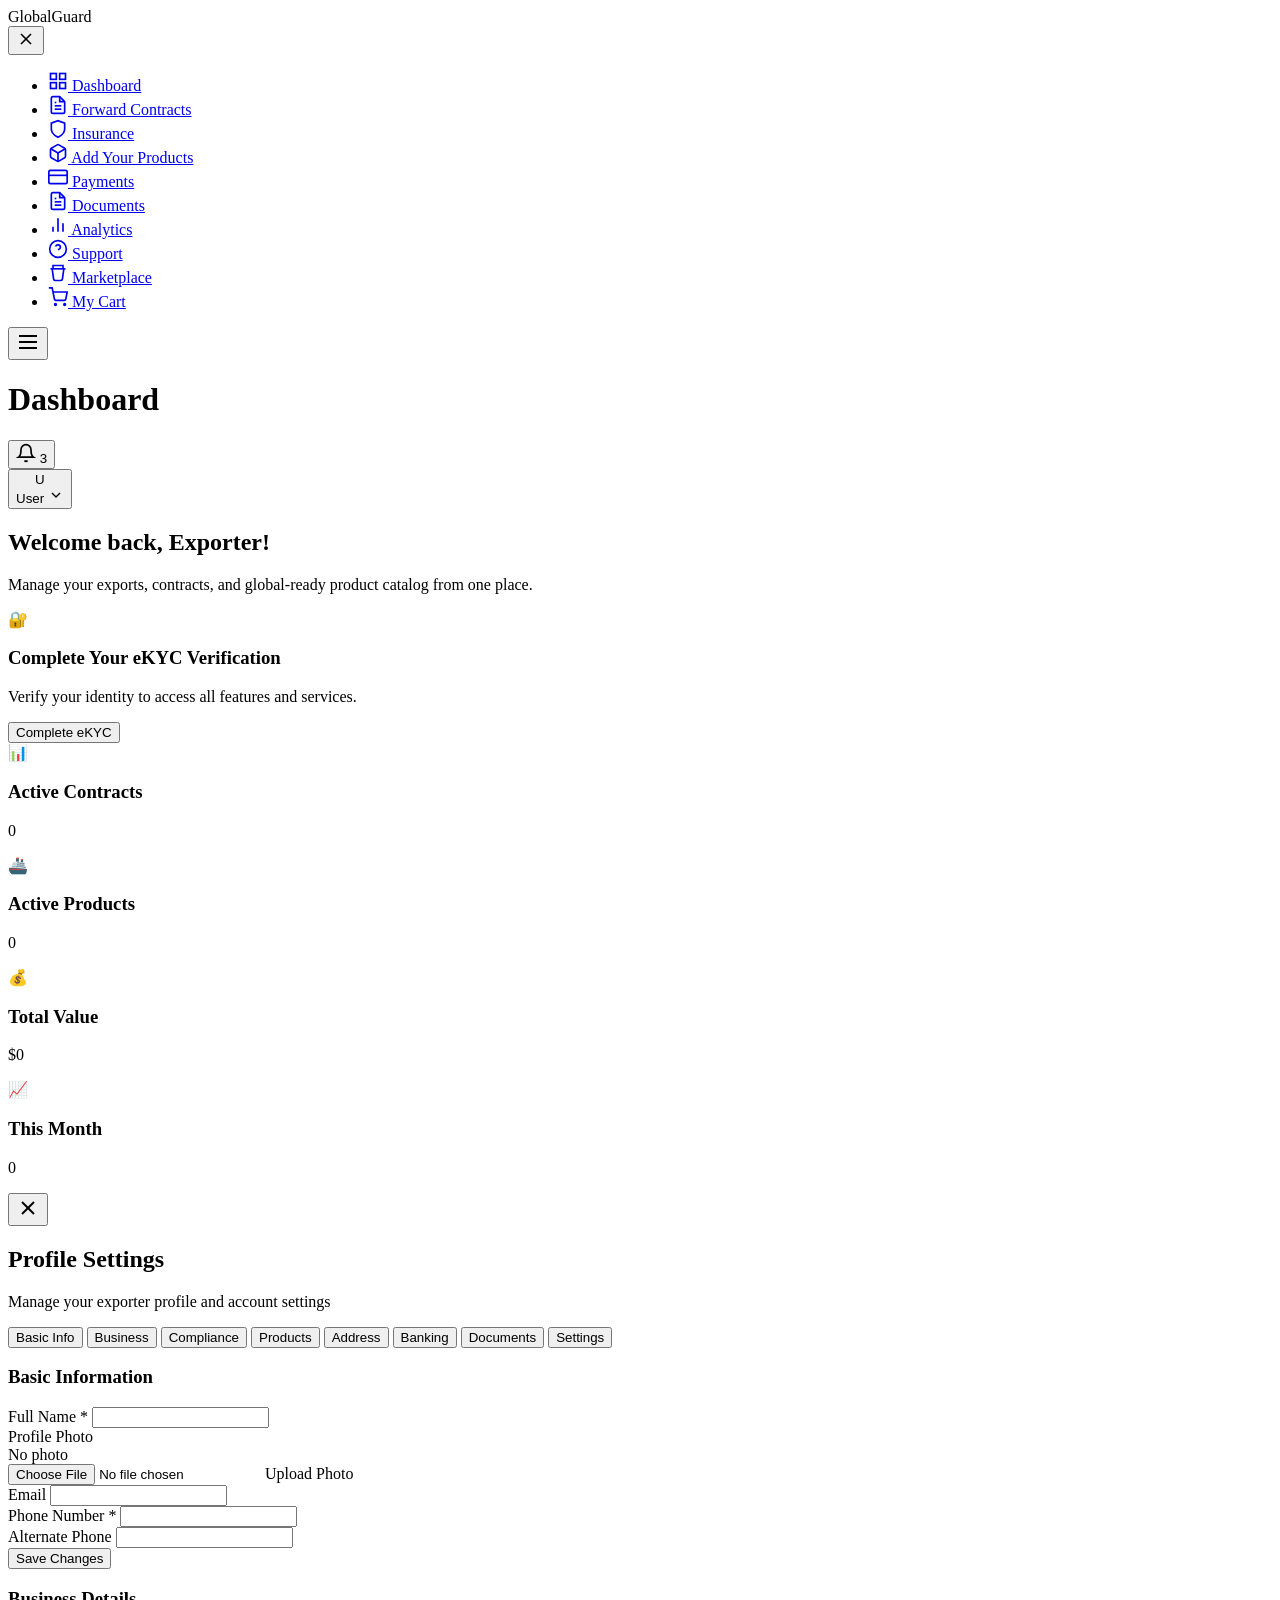
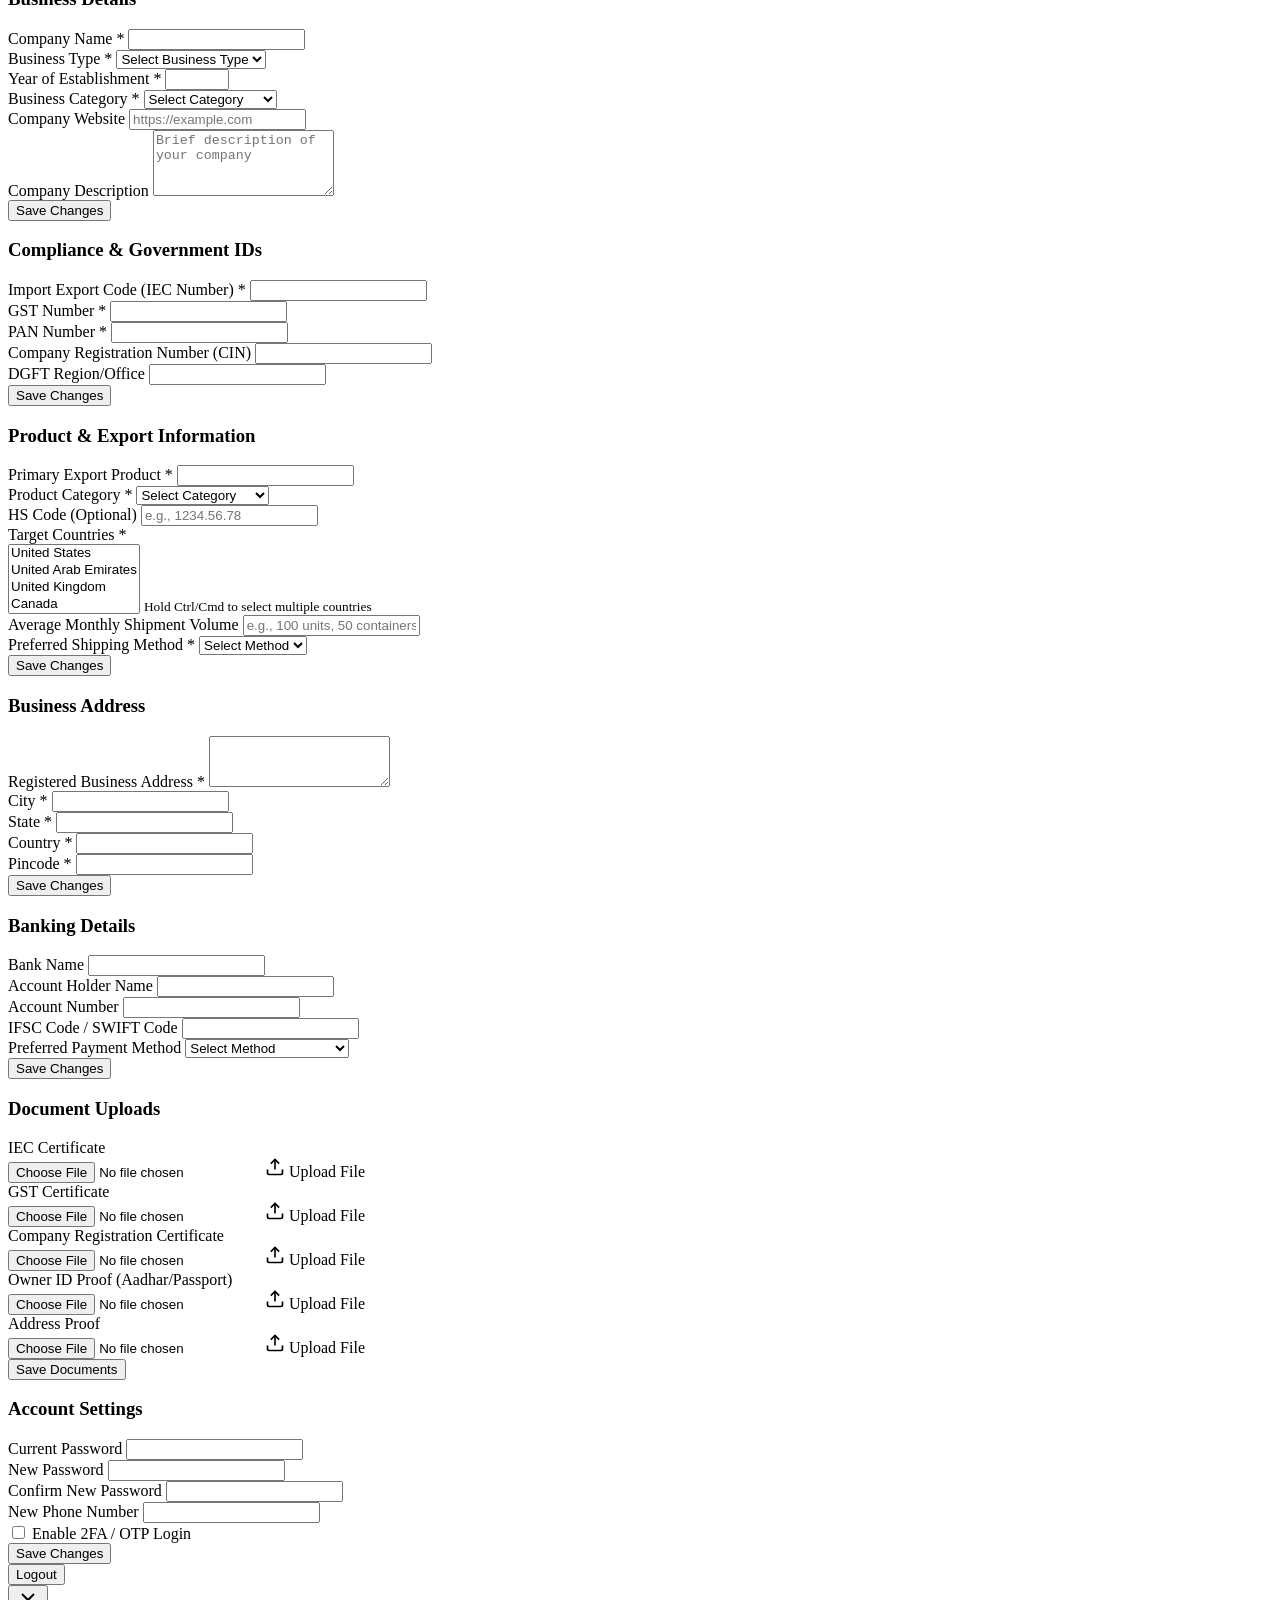
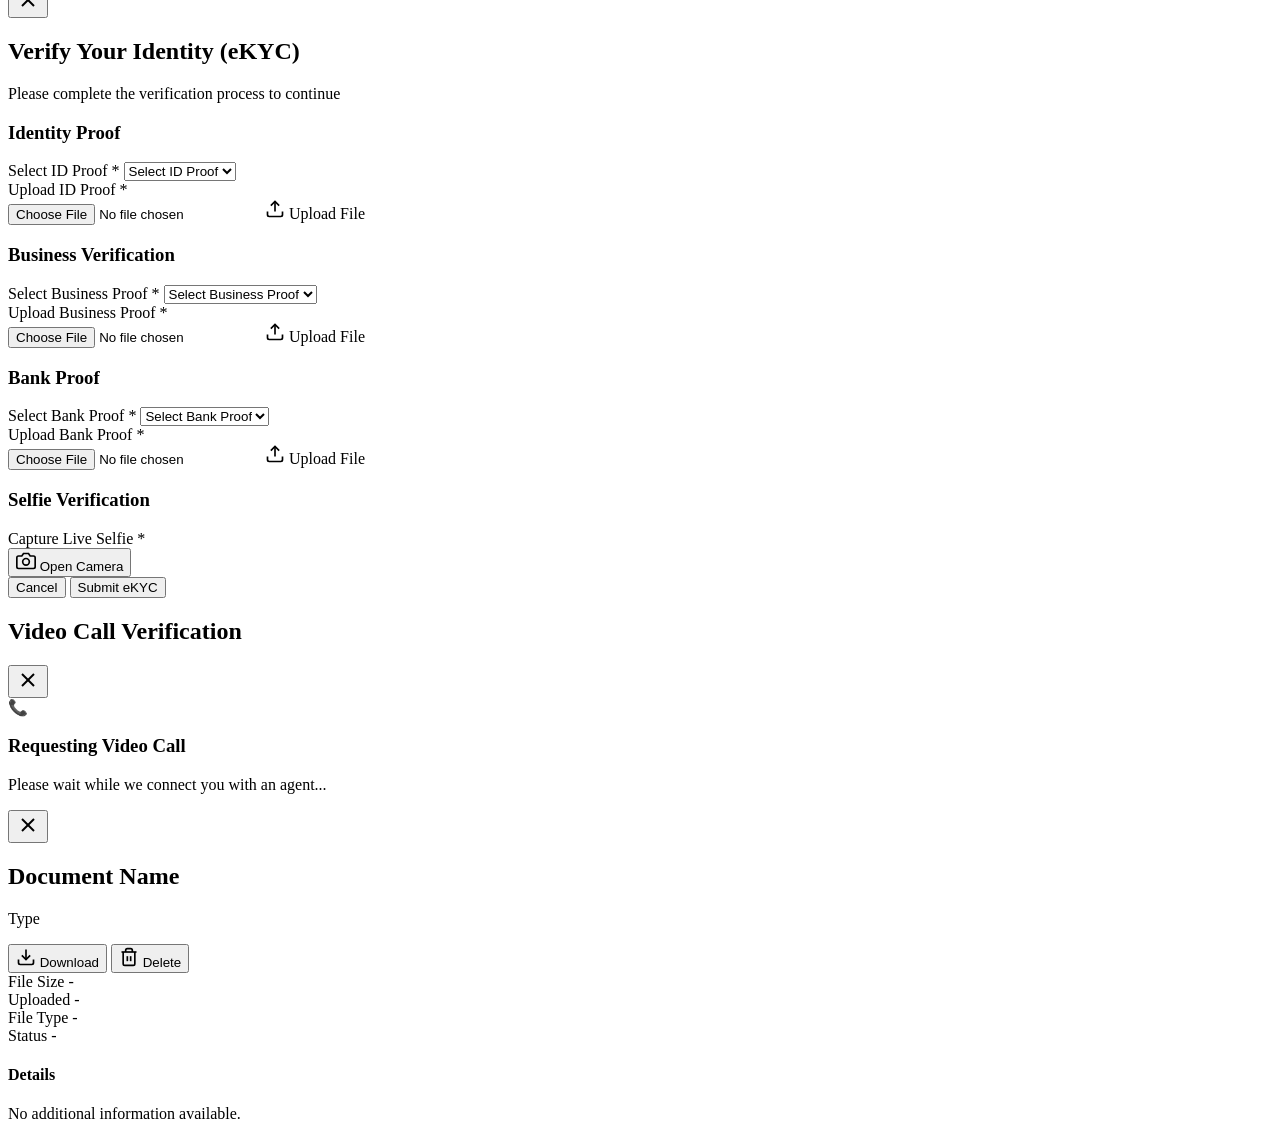
==== Export-Dashboard/export-dashboard.html @ de644a94 "Merge pull request #1 from Pritishcoder07/main marketplace done" ====
<!DOCTYPE html>
<html lang="en">
<head>
    <meta charset="UTF-8">
    <meta name="viewport" content="width=device-width, initial-scale=1.0">
    <title>FXcgo</title>
    <link rel="icon" href="data:image/svg+xml,<svg xmlns='http://www.w3.org/2000/svg' viewBox='0 0 100 100'><rect fill='%23667eea' width='100' height='100'/><text x='50' y='65' font-size='60' font-weight='bold' fill='white' text-anchor='middle'>G</text></svg>">
    <link rel="stylesheet" href="../styles.css">
    <link rel="stylesheet" href="dashboard-styles.css">
    <link rel="preconnect" href="https://fonts.googleapis.com">
    <link rel="preconnect" href="https://fonts.gstatic.com" crossorigin>
    <link href="https://fonts.googleapis.com/css2?family=Inter:wght@300;400;500;600;700;800&display=swap" rel="stylesheet">
    <!-- Firebase SDK -->
    <script src="https://www.gstatic.com/firebasejs/10.7.1/firebase-app-compat.js"></script>
    <script src="https://www.gstatic.com/firebasejs/10.7.1/firebase-auth-compat.js"></script>
    <script src="https://www.gstatic.com/firebasejs/10.7.1/firebase-database-compat.js"></script>
    <script src="https://www.gstatic.com/firebasejs/10.7.1/firebase-firestore-compat.js"></script>
</head>
<body>
    <!-- Dashboard Layout -->
    <div class="dashboard-container">
        <!-- Sidebar -->
        <aside class="dashboard-sidebar" id="sidebar">
            <div class="sidebar-header">
                <div class="logo">
                    <span class="logo-text">GlobalGuard</span>
                </div>
                <button class="sidebar-toggle" id="sidebarToggle" aria-label="Toggle sidebar">
                    <svg width="20" height="20" viewBox="0 0 24 24" fill="none" stroke="currentColor" stroke-width="2">
                        <line x1="18" y1="6" x2="6" y2="18"></line>
                        <line x1="6" y1="6" x2="18" y2="18"></line>
                    </svg>
                </button>
            </div>
            
            <nav class="sidebar-nav">
                <ul class="nav-list">
                    <li class="nav-item">
                        <a href="#dashboard" class="nav-link active" data-tab="dashboard">
                            <svg width="20" height="20" viewBox="0 0 24 24" fill="none" stroke="currentColor" stroke-width="2">
                                <rect x="3" y="3" width="7" height="7"></rect>
                                <rect x="14" y="3" width="7" height="7"></rect>
                                <rect x="14" y="14" width="7" height="7"></rect>
                                <rect x="3" y="14" width="7" height="7"></rect>
                            </svg>
                            <span>Dashboard</span>
                        </a>
                    </li>
                    <li class="nav-item">
                        <a href="#contracts" class="nav-link" data-tab="contracts">
                            <svg width="20" height="20" viewBox="0 0 24 24" fill="none" stroke="currentColor" stroke-width="2">
                                <path d="M14 2H6a2 2 0 0 0-2 2v16a2 2 0 0 0 2 2h12a2 2 0 0 0 2-2V8z"></path>
                                <polyline points="14 2 14 8 20 8"></polyline>
                                <line x1="16" y1="13" x2="8" y2="13"></line>
                                <line x1="16" y1="17" x2="8" y2="17"></line>
                                <polyline points="10 9 9 9 8 9"></polyline>
                            </svg>
                            <span>Forward Contracts</span>
                        </a>
                    </li>
                    <li class="nav-item">
                        <a href="#insurance" class="nav-link" data-tab="insurance">
                            <svg width="20" height="20" viewBox="0 0 24 24" fill="none" stroke="currentColor" stroke-width="2">
                                <path d="M12 22s8-4 8-10V5l-8-3-8 3v7c0 6 8 10 8 10z"></path>
                            </svg>
                            <span>Insurance</span>
                        </a>
                    </li>
                    <li class="nav-item">
                        <a href="#products" class="nav-link" data-tab="products">
                            <svg width="20" height="20" viewBox="0 0 24 24" fill="none" stroke="currentColor" stroke-width="2">
                                <path d="M21 16V8a2 2 0 0 0-1-1.73l-7-4a2 2 0 0 0-2 0l-7 4A2 2 0 0 0 3 8v8a2 2 0 0 0 1 1.73l7 4a2 2 0 0 0 2 0l7-4A2 2 0 0 0 21 16z"></path>
                                <polyline points="3.27 6.96 12 12.01 20.73 6.96"></polyline>
                                <line x1="12" y1="22.08" x2="12" y2="12"></line>
                            </svg>
                            <span>Add Your Products</span>
                        </a>
                    </li>
                    <li class="nav-item">
                        <a href="#payments" class="nav-link" data-tab="payments">
                            <svg width="20" height="20" viewBox="0 0 24 24" fill="none" stroke="currentColor" stroke-width="2">
                                <rect x="1" y="4" width="22" height="16" rx="2" ry="2"></rect>
                                <line x1="1" y1="10" x2="23" y2="10"></line>
                            </svg>
                            <span>Payments</span>
                        </a>
                    </li>
                    <li class="nav-item">
                        <a href="#documents" class="nav-link" data-tab="documents">
                            <svg width="20" height="20" viewBox="0 0 24 24" fill="none" stroke="currentColor" stroke-width="2">
                                <path d="M14 2H6a2 2 0 0 0-2 2v16a2 2 0 0 0 2 2h12a2 2 0 0 0 2-2V8z"></path>
                                <polyline points="14 2 14 8 20 8"></polyline>
                                <line x1="16" y1="13" x2="8" y2="13"></line>
                                <line x1="16" y1="17" x2="8" y2="17"></line>
                                <polyline points="10 9 9 9 8 9"></polyline>
                            </svg>
                            <span>Documents</span>
                        </a>
                    </li>
                    <li class="nav-item">
                        <a href="#analytics" class="nav-link" data-tab="analytics">
                            <svg width="20" height="20" viewBox="0 0 24 24" fill="none" stroke="currentColor" stroke-width="2">
                                <line x1="18" y1="20" x2="18" y2="10"></line>
                                <line x1="12" y1="20" x2="12" y2="4"></line>
                                <line x1="6" y1="20" x2="6" y2="14"></line>
                            </svg>
                            <span>Analytics</span>
                        </a>
                    </li>
                    <li class="nav-item">
                        <a href="#support" class="nav-link" data-tab="support">
                            <svg width="20" height="20" viewBox="0 0 24 24" fill="none" stroke="currentColor" stroke-width="2">
                                <circle cx="12" cy="12" r="10"></circle>
                                <path d="M9.09 9a3 3 0 0 1 5.83 1c0 2-3 3-3 3"></path>
                                <line x1="12" y1="17" x2="12.01" y2="17"></line>
                            </svg>
                            <span>Support</span>
                        </a>
                    </li>
                    <li class="nav-item">
                        <a href="../marketplace/marketplace.html" class="nav-link" target="_blank">
                            <svg width="20" height="20" viewBox="0 0 24 24" fill="none" stroke="currentColor" stroke-width="2">
                                <path d="M3 7h18"></path>
                                <path d="M6 7V3h12v4"></path>
                                <path d="M5 7l1.68 12.06A2 2 0 0 0 8.66 21h6.68a2 2 0 0 0 1.98-1.94L19 7"></path>
                            </svg>
                            <span>Marketplace</span>
                        </a>
                    </li>
                    <li class="nav-item">
                        <a href="#cart" class="nav-link" data-tab="cart">
                            <svg width="20" height="20" viewBox="0 0 24 24" fill="none" stroke="currentColor" stroke-width="2">
                                <circle cx="9" cy="21" r="1"></circle>
                                <circle cx="20" cy="21" r="1"></circle>
                                <path d="M1 1h4l2.68 13.39a2 2 0 0 0 2 1.61h9.72a2 2 0 0 0 2-1.61L23 6H6"></path>
                            </svg>
                            <span>My Cart</span>
                            <span class="nav-badge" id="exporterCartBadge" style="display: none;">0</span>
                        </a>
                    </li>
                </ul>
            </nav>
        </aside>

        <!-- Main Content Area -->
        <div class="dashboard-main">
            <!-- Top Header -->
            <header class="dashboard-header">
                <div class="header-left">
                    <button class="mobile-menu-toggle" id="mobileMenuToggle" aria-label="Toggle menu">
                        <svg width="24" height="24" viewBox="0 0 24 24" fill="none" stroke="currentColor" stroke-width="2">
                            <line x1="3" y1="12" x2="21" y2="12"></line>
                            <line x1="3" y1="6" x2="21" y2="6"></line>
                            <line x1="3" y1="18" x2="21" y2="18"></line>
                        </svg>
                    </button>
                    <h1 class="page-title" id="pageTitle">Dashboard</h1>
                </div>
                <div class="header-right">
                    <button class="notification-btn" aria-label="Notifications">
                        <svg width="20" height="20" viewBox="0 0 24 24" fill="none" stroke="currentColor" stroke-width="2">
                            <path d="M18 8A6 6 0 0 0 6 8c0 7-3 9-3 9h18s-3-2-3-9"></path>
                            <path d="M13.73 21a2 2 0 0 1-3.46 0"></path>
                        </svg>
                        <span class="notification-badge">3</span>
                    </button>
                    <div class="profile-dropdown">
                        <button class="profile-btn" id="profileBtn" onclick="openProfileModal()" aria-label="Profile">
                            <div class="profile-avatar" id="profileAvatar">
                                <span id="avatarInitials">U</span>
                            </div>
                            <span class="profile-name" id="profileName">User</span>
                            <svg width="16" height="16" viewBox="0 0 24 24" fill="none" stroke="currentColor" stroke-width="2">
                                <polyline points="6 9 12 15 18 9"></polyline>
                            </svg>
                        </button>
                    </div>
                </div>
            </header>

            <!-- Dashboard Content -->
            <main class="dashboard-content">
                <div class="content-section active" id="dashboardSection">
                    <div class="welcome-card">
                        <h2>Welcome back, <span id="welcomeName">Exporter</span>!</h2>
                        <p>Manage your exports, contracts, and global-ready product catalog from one place.</p>
                    </div>
                    
                    <!-- eKYC Section -->
                    <div class="ekyc-section" id="ekycSection">
                        <div class="ekyc-card" id="ekycCard">
                            <div class="ekyc-content">
                                <div class="ekyc-icon">🔐</div>
                                <div class="ekyc-text">
                                    <h3>Complete Your eKYC Verification</h3>
                                    <p>Verify your identity to access all features and services.</p>
                                </div>
                            </div>
                            <button class="btn-ekyc" id="ekycButton" onclick="handleEKYCButtonClick()">Complete eKYC</button>
                        </div>
                        <div class="ekyc-status-card" id="ekycStatusCard" style="display: none;">
                            <div class="ekyc-status-content">
                                <div class="ekyc-status-icon" id="ekycStatusIcon">✓</div>
                                <div class="ekyc-status-text">
                                    <h3 id="ekycStatusTitle">eKYC Status</h3>
                                    <p id="ekycStatusMessage">Your eKYC verification status will appear here.</p>
                                </div>
                            </div>
                        </div>
                        
                        <!-- Video Call Request Button (shown after eKYC submission) -->
                        <div id="videoCallRequestCard" class="video-call-request-card" style="display: none;">
                            <div class="video-call-request-content">
                                <div class="request-icon">📹</div>
                                <div class="request-text">
                                    <h3>Complete Your Verification</h3>
                                    <p>Schedule a video call with our agent to verify your identity and complete your eKYC.</p>
                                </div>
                                <button class="btn-request-call" onclick="requestVideoCall()">Request Video Call</button>
                            </div>
                        </div>
                    </div>
                    
                    <div class="stats-grid">
                        <div class="stat-card">
                            <div class="stat-icon">📊</div>
                            <div class="stat-info">
                                <h3>Active Contracts</h3>
                                <p class="stat-value">0</p>
                            </div>
                        </div>
                        <div class="stat-card">
                            <div class="stat-icon">🚢</div>
                            <div class="stat-info">
                                <h3>Active Products</h3>
                                <p class="stat-value">0</p>
                            </div>
                        </div>
                        <div class="stat-card">
                            <div class="stat-icon">💰</div>
                            <div class="stat-info">
                                <h3>Total Value</h3>
                                <p class="stat-value">$0</p>
                            </div>
                        </div>
                        <div class="stat-card">
                            <div class="stat-icon">📈</div>
                            <div class="stat-info">
                                <h3>This Month</h3>
                                <p class="stat-value">0</p>
                            </div>
                        </div>
                    </div>
                </div>

                <!-- Other sections will be dynamically shown -->
                <div class="content-section" id="contractsSection" style="display: none;">
                    <h2>Forward Contracts</h2>
                    <p>Manage your currency forward contracts here.</p>
                </div>

                <div class="content-section" id="insuranceSection" style="display: none;">
                    <section class="insurance-panel insurance-glass">
                        <h2>Shipment Insurance</h2>
                        <form id="shipment-form" class="insurance-form-grid">
                            <label>
                                Goods category
                                <select name="goodsType" required>
                                    <option value="">Select type</option>
                                    <option value="electronics">Consumer electronics</option>
                                    <option value="pharmaceuticals">Pharmaceuticals</option>
                                    <option value="perishables">Perishables / cold chain</option>
                                    <option value="automotive">Automotive components</option>
                                    <option value="machinery">Heavy machinery</option>
                                    <option value="textiles">Textiles & apparel</option>
                                    <option value="bulk">Bulk commodities</option>
                                </select>
                            </label>

                            <label>
                                Shipment value (USD)
                                <input
                                    type="number"
                                    name="shipmentValue"
                                    min="1000"
                                    step="500"
                                    placeholder="e.g. 250000"
                                    required
                                />
                            </label>

                            <label>
                                Origin country
                                <select id="insurance-origin-country" name="originCountry" data-port-target="insurance-origin-port" required>
                                    <option value="">Select country</option>
                                </select>
                            </label>

                            <label>
                                Origin port
                                <select
                                    id="insurance-origin-port"
                                    name="originPort"
                                    data-manual-input="insurance-origin-port-manual"
                                    disabled
                                    required
                                >
                                    <option value="">Select port</option>
                                </select>
                                <input
                                    type="text"
                                    id="insurance-origin-port-manual"
                                    class="manual-port"
                                    placeholder="Enter origin port / UNLOCODE"
                                    hidden
                                />
                            </label>

                            <label>
                                Destination country
                                <select
                                    id="insurance-destination-country"
                                    name="destinationCountry"
                                    data-port-target="insurance-destination-port"
                                    required
                                >
                                    <option value="">Select country</option>
                                </select>
                            </label>

                            <label>
                                Destination port
                                <select
                                    id="insurance-destination-port"
                                    name="destinationPort"
                                    data-manual-input="insurance-destination-port-manual"
                                    disabled
                                    required
                                >
                                    <option value="">Select port</option>
                                </select>
                                <input
                                    type="text"
                                    id="insurance-destination-port-manual"
                                    class="manual-port"
                                    placeholder="Enter destination port / UNLOCODE"
                                    hidden
                                />
                            </label>

                            <label>
                                Transport mode
                                <select name="transportMode" required>
                                    <option value="sea">Ocean freight</option>
                                    <option value="air">Air freight</option>
                                    <option value="road">Road</option>
                                    <option value="rail">Rail</option>
                                </select>
                            </label>

                            <label>
                                Risk tolerance
                                <select name="riskProfile" required>
                                    <option value="balanced">Balanced</option>
                                    <option value="conservative">Conservative</option>
                                    <option value="aggressive">Cost focused</option>
                                </select>
                            </label>

                            <label class="insurance-span-2">
                                Additional notes
                                <textarea
                                    name="notes"
                                    rows="2"
                                    placeholder="Any packaging specifics, temperature control, high theft risk, etc."
                                ></textarea>
                            </label>

                            <button id="insurance-submit-btn" class="insurance-primary insurance-span-2" type="submit">
                                Find best-fit insurance
                            </button>
                        </form>
                    </section>

                    <section class="insurance-panel">
                        <header class="insurance-panel-header">
                            <div>
                                <h2>Recommended cover</h2>
                                <p class="insurance-subtitle">
                                    Ranked suggestions based on coverage fit, trade lane appetite, and
                                    premium efficiency.
                                </p>
                            </div>
                            <button id="insurance-export-btn" class="insurance-ghost">Export results</button>
                        </header>
                        <div id="insurance-results" class="insurance-results-list empty">
                            <p>
                                Complete the form to view tailored marine insurance suggestions and
                                underwriting rationale.
                            </p>
                        </div>
                    </section>

                    <section class="insurance-panel insurance-secondary">
                        <h2>How insurance scoring works</h2>
                        <div class="insurance-score-grid">
                            <article>
                                <h3>Coverage adequacy</h3>
                                <p>
                                    Matches the declared value and commodity risk level to available
                                    clauses (ICC A/B/C) and bespoke riders.
                                </p>
                            </article>
                            <article>
                                <h3>Trade lane appetite</h3>
                                <p>
                                    Checks carrier comfort with the origin / destination pair and recent
                                    loss ratios for that corridor.
                                </p>
                            </article>
                            <article>
                                <h3>Premium efficiency</h3>
                                <p>
                                    Balances total insured value, deductible appetite, and optional
                                    add-ons to keep per-shipment cost competitive.
                                </p>
                            </article>
                        </div>
                    </section>
                </div>

                <div class="content-section" id="productsSection" style="display: none;">
                    <div class="products-header">
                        <div>
                            <h2>Add Your Products</h2>
                            <p>Publish export-ready products with the specs buyers and customs authorities expect.</p>
                        </div>
                        <button type="button" class="btn-secondary" onclick="loadProductsFromFirebase()">
                            Refresh Catalog
                        </button>
                    </div>

                    <div class="products-layout">
                        <section class="product-form-card">
                            <div class="product-form-card-header">
                                <h3>Product Intake Form</h3>
                                <p>Capture commercial, compliance, and marketing information for each SKU.</p>
                            </div>
                            <form id="productForm">
                                <div class="product-form-grid">
                                    <div class="form-group">
                                        <label for="productName">Product Name *</label>
                                        <input type="text" id="productName" name="productName" placeholder="Eg. Organic Basmati Rice" required>
                                    </div>
                                    <div class="form-group">
                                        <label for="productCategory">Category</label>
                                        <select id="productCategory" name="productCategory">
                                            <option value="">Select category</option>
                                            <option value="agri">Agri & Food</option>
                                            <option value="textiles">Textiles & Apparel</option>
                                            <option value="engineering">Engineering Goods</option>
                                            <option value="chemicals">Chemicals</option>
                                            <option value="pharma">Pharma & Life Sciences</option>
                                            <option value="handicrafts">Handicrafts</option>
                                            <option value="other">Other</option>
                                        </select>
                                    </div>
                                    <div class="form-group">
                                        <label for="hsCodeLookup">HS Code</label>
                                        <input type="text" id="hsCodeLookup" name="hsCode" placeholder="Eg. 10063020">
                                    </div>
                                    <div class="form-group">
                                        <label for="targetMarkets">Target Markets</label>
                                        <input type="text" id="targetMarkets" name="targetMarkets" placeholder="Eg. UAE, EU, USA">
                                    </div>
                                    <div class="form-group">
                                        <label for="incoterm">Preferred Incoterm</label>
                                        <select id="incoterm" name="incoterm">
                                            <option value="">Select incoterm</option>
                                            <option value="FOB">FOB</option>
                                            <option value="CIF">CIF</option>
                                            <option value="CFR">CFR</option>
                                            <option value="DAP">DAP</option>
                                            <option value="DDP">DDP</option>
                                            <option value="EXW">EXW</option>
                                        </select>
                                    </div>
                                    <div class="form-group">
                                        <label for="priceCurrency">Price Currency</label>
                                        <select id="priceCurrency" name="priceCurrency">
                                            <option value="USD">USD</option>
                                            <option value="EUR">EUR</option>
                                            <option value="GBP">GBP</option>
                                            <option value="AED">AED</option>
                                            <option value="INR">INR</option>
                                        </select>
                                    </div>
                                    <div class="form-group">
                                        <label for="priceValue">Offer Price</label>
                                        <input type="number" id="priceValue" name="priceValue" step="0.01" placeholder="Eg. 1200">
                                    </div>
                                    <div class="form-group">
                                        <label for="minOrderQty">Min Order Quantity</label>
                                        <input type="text" id="minOrderQty" name="minOrderQty" placeholder="Eg. 1 x 20ft container">
                                    </div>
                                    <div class="form-group">
                                        <label for="productionCapacity">Monthly Capacity</label>
                                        <input type="text" id="productionCapacity" name="productionCapacity" placeholder="Eg. 150 MT">
                                    </div>
                                    <div class="form-group">
                                        <label for="leadTime">Lead Time</label>
                                        <input type="text" id="leadTime" name="leadTime" placeholder="Eg. 21 days after advance">
                                    </div>
                                    <div class="form-group">
                                        <label for="certifications">Certifications</label>
                                        <input type="text" id="certifications" name="certifications" placeholder="Eg. ISO 22000, USDA Organic">
                                    </div>
                                    <div class="form-group">
                                        <label for="complianceNotes">Compliance Notes</label>
                                        <input type="text" id="complianceNotes" name="complianceNotes" placeholder="Eg. Meets EU pesticide limits">
                                    </div>
                                    <div class="form-group full-width">
                                        <label for="productDescription">Sales Description *</label>
                                        <textarea id="productDescription" name="productDescription" rows="3" placeholder="Buyer-facing overview of the product" required></textarea>
                                    </div>
                                    <div class="form-group full-width">
                                        <label for="productSpecs">Key Specifications</label>
                                        <textarea id="productSpecs" name="productSpecs" rows="3" placeholder="Moisture %, grade, sizing, ingredients..."></textarea>
                                    </div>
                                    <div class="form-group full-width">
                                        <label for="packagingDetails">Packaging & Labelling</label>
                                        <textarea id="packagingDetails" name="packagingDetails" rows="2" placeholder="Eg. 25kg laminated bags, bilingual labelling"></textarea>
                                    </div>
                                </div>

                                <div class="product-image-upload">
                                    <div class="product-image-copy">
                                        <label for="productImage">Product Image</label>
                                        <p>Upload a clean product or lifestyle image (max 5 MB). We convert it to Base64 to prevent CORS issues.</p>
                                        <input type="file" id="productImage" accept="image/*">
                                        <small>Accepted formats: JPG, PNG, WEBP</small>
                                    </div>
                                    <div class="product-image-preview" id="productImagePreview">
                                        <span>No image selected</span>
                                    </div>
                                </div>

                                <div class="product-message" id="productFormMessage" role="status" aria-live="polite"></div>
                                <button type="submit" id="productSubmitBtn" class="btn-save">Save Product</button>
                            </form>
                        </section>

                        <section class="product-list-card">
                            <div class="product-list-header">
                                <div>
                                    <h3>Your Catalog</h3>
                                    <p>Review and share export-ready listings with buyers.</p>
                                </div>
                                <span class="product-count-badge" id="productCountBadge">0 items</span>
                            </div>
                            <div id="productListEmpty" class="product-empty-state">
                                <div class="empty-icon">📦</div>
                                <p>Add your first product to showcase it internationally.</p>
                            </div>
                            <div id="productList" class="product-list"></div>
                        </section>
                    </div>
                </div>

                <div class="content-section" id="paymentsSection" style="display: none;">
                    <h2>Payments</h2>
                    <p>Manage your payments and transactions.</p>
                </div>

                <div class="content-section" id="documentsSection" style="display: none;">
                    <div class="documents-header">
                        <div class="documents-title">
                            <h2>Document Library</h2>
                            <p>All documents uploaded from your profile and product submissions</p>
                        </div>
                        <div class="documents-actions">
                            <div class="documents-search">
                                <svg width="20" height="20" viewBox="0 0 24 24" fill="none" stroke="currentColor" stroke-width="2">
                                    <circle cx="11" cy="11" r="8"></circle>
                                    <path d="m21 21-4.35-4.35"></path>
                                </svg>
                                <input type="text" id="documentSearch" placeholder="Search documents...">
                            </div>
                            <select id="documentFilter" class="documents-filter">
                                <option value="">All Documents</option>
                                <option value="iec">IEC Certificate</option>
                                <option value="gst">GST Certificate</option>
                                <option value="company">Company Registration</option>
                                <option value="idproof">ID Proof</option>
                                <option value="addressproof">Address Proof</option>
                                <option value="bankstatement">Bank Statement</option>
                                <option value="canchelaque">Cancelled Cheque</option>
                                <option value="insurance">Insurance</option>
                                <option value="invoice">Invoice</option>
                                <option value="other">Other</option>
                            </select>
                        </div>
                    </div>

                    <!-- Loading State -->
                    <div id="documentsLoading" class="documents-loading" style="display: none;">
                        <div class="loading-spinner"></div>
                        <p>Loading documents...</p>
                    </div>

                    <!-- Empty State -->
                    <div id="documentsEmpty" class="documents-empty">
                        <div class="empty-icon">📄</div>
                        <h3>No documents yet</h3>
                        <p>Documents you upload from your profile will appear here</p>
                    </div>

                    <!-- Documents Grid -->
                    <div id="documentsGrid" class="documents-grid" style="display: none;"></div>

                    <!-- Statistics -->
                    <div id="documentsStats" class="documents-stats" style="display: none;">
                        <div class="stat">
                            <span class="stat-label">Total Documents</span>
                            <span class="stat-value" id="totalDocuments">0</span>
                        </div>
                        <div class="stat">
                            <span class="stat-label">Total Size</span>
                            <span class="stat-value" id="totalSize">0 MB</span>
                        </div>
                        <div class="stat">
                            <span class="stat-label">Document Types</span>
                            <span class="stat-value" id="typeCount">0</span>
                        </div>
                    </div>

                    <!-- Document Intel Section -->
                    <section class="documents-intel-section">
                        <div class="document-related-section">
                            <div class="document-related-header">
                                <div>
                                    <h3>Country & Port Requirements</h3>
                                    <p>Cross-check official export/import documents per corridor using trusted government sources.</p>
                                </div>
                                <div class="document-related-controls">
                                    <div class="form-group">
                                        <label for="docCountrySelect">Country</label>
                                        <select id="docCountrySelect" aria-label="Select country for requirements"></select>
                                    </div>
                                    <div class="form-group">
                                        <label for="docModeSelect">Mode</label>
                                        <select id="docModeSelect" aria-label="Select transport mode"></select>
                                    </div>
                                    <button class="btn-secondary" type="button" onclick="generateDocumentChecklist()" aria-label="Generate document checklist">
                                        Generate Checklist
                                    </button>
                                </div>
                            </div>

                            <div id="docRequirementsTable" class="doc-requirements-table" role="region" aria-live="polite"></div>
                            <div id="docChecklistResult" class="doc-checklist-result" role="status" aria-live="polite"></div>
                        </div>
                    </section>
                </div>

                <div class="content-section" id="analyticsSection" style="display: none;">
                    <div class="analytics-header">
                        <div>
                            <h2>Analytics Command Center</h2>
                            <p>Track product readiness, document coverage, and export focus based on your live data.</p>
                        </div>
                        <div class="analytics-header-actions">
                            <span class="analytics-timestamp" id="analyticsLastRefreshed">Waiting for first refresh…</span>
                            <button type="button" class="btn-secondary" id="analyticsRefreshBtn">Refresh data</button>
                        </div>
                    </div>

                    <div id="analyticsLoading" class="analytics-loading" style="display: none;">
                        <div class="loading-spinner"></div>
                        <p>Generating insights from Firebase…</p>
                    </div>

                    <div id="analyticsEmpty" class="analytics-empty">
                        <div class="empty-icon">📊</div>
                        <h3>No analytics yet</h3>
                        <p>Add products or documents to unlock tailored insights.</p>
                    </div>

                    <div id="analyticsContent" class="analytics-content" style="display: none;">
                        <div class="analytics-stats-grid">
                            <article class="analytics-stat-card">
                                <span>Total Products</span>
                                <strong id="analyticsProductCount">0</strong>
                                <p id="analyticsCatalogValue">Catalog value: —</p>
                            </article>
                            <article class="analytics-stat-card">
                                <span>Documents on File</span>
                                <strong id="analyticsDocumentCount">0</strong>
                                <p id="analyticsDocumentCoverage">Coverage: —</p>
                            </article>
                            <article class="analytics-stat-card">
                                <span>Average Offer Price</span>
                                <strong id="analyticsAvgPrice">—</strong>
                                <p id="analyticsPriceRange">Range: —</p>
                            </article>
                            <article class="analytics-stat-card">
                                <span>Top Incoterm</span>
                                <strong id="analyticsTopIncoterm">—</strong>
                                <p id="analyticsComplianceStatus">Compliance: —</p>
                            </article>
                        </div>

                        <div class="analytics-panels-grid">
                            <section class="analytics-panel">
                                <div class="analytics-panel-header">
                                    <h3>Target Market Focus</h3>
                                </div>
                                <ul id="analyticsMarketList" class="analytics-list"></ul>
                            </section>

                            <section class="analytics-panel">
                                <div class="analytics-panel-header">
                                    <h3>Incoterms & Capacity</h3>
                                </div>
                                <ul id="analyticsIncotermList" class="analytics-list"></ul>
                            </section>

                            <section class="analytics-panel">
                                <div class="analytics-panel-header">
                                    <h3>Document Coverage</h3>
                                </div>
                                <ul id="analyticsDocumentList" class="analytics-list"></ul>
                            </section>

                            <section class="analytics-panel">
                                <div class="analytics-panel-header">
                                    <h3>Recent Product Updates</h3>
                                </div>
                                <ul id="analyticsRecentProducts" class="analytics-list"></ul>
                            </section>
                        </div>
                    </div>
                </div>

                <div class="content-section" id="supportSection" style="display: none;">
                    <div class="support-header">
                        <div>
                            <h2>Support Center</h2>
                            <p>Your unified space for instant answers, live assistance, and FAQs.</p>
                        </div>
                        <div class="support-status-indicator" id="supportStatusIndicator">
                            <span class="status-dot offline"></span>
                            <span id="supportStatusLabel">Checking agent availability...</span>
                        </div>
                    </div>

                    <div class="support-layout">
                        <section class="support-chat-panel">
                            <div class="support-chat-header">
                                <div>
                                    <h3>Smart Support Chat</h3>
                                    <p id="supportChatHelperText">Hi! I’m your support assistant. How can I help you today?</p>
                                </div>
                                <button type="button" class="support-pill" id="supportLiveBadge" disabled>
                                    <span class="pill-dot"></span>
                                    <span id="supportLiveBadgeText">Bot Assisting</span>
                                </button>
                            </div>
                            <div class="support-chat-window" id="supportChatWindow">
                                <div class="support-chat-messages" id="supportMessages"></div>
                                <div class="support-chat-typing" id="supportBotTyping" style="display: none;">
                                    <span></span><span></span><span></span>
                                </div>
                            </div>
                            <form id="supportChatForm" class="support-chat-input" autocomplete="off">
                                <input type="text" id="supportMessageInput" placeholder="Type your message..." aria-label="Message support" autocomplete="off">
                                <button type="submit">
                                    <svg width="18" height="18" viewBox="0 0 24 24" fill="none" stroke="currentColor" stroke-width="2">
                                        <line x1="22" y1="2" x2="11" y2="13"></line>
                                        <polygon points="22 2 15 22 11 13 2 9 22 2"></polygon>
                                    </svg>
                                </button>
                            </form>
                        </section>

                        <section class="support-faq-panel">
                            <div class="support-faq-header">
                                <h3>FAQs & Quick Answers</h3>
                                <p>Tap a question to expand.</p>
                            </div>
                            <div class="support-faq-accordion" id="supportFaqList"></div>
                        </section>
                    </div>
                </div>

                <div class="content-section" id="cartSection" style="display: none;">
                    <div class="panel-card">
                        <header>
                            <div>
                                <h2>Shopping Cart</h2>
                                <p>Products you've added from the marketplace</p>
                            </div>
                            <a href="../marketplace/marketplace.html" target="_blank" class="btn-secondary">
                                <svg width="18" height="18" viewBox="0 0 24 24" fill="none" stroke="currentColor" stroke-width="2">
                                    <path d="M3 7h18"></path>
                                    <path d="M6 7V3h12v4"></path>
                                    <path d="M5 7l1.68 12.06A2 2 0 0 0 8.66 21h6.68a2 2 0 0 0 1.98-1.94L19 7"></path>
                                </svg>
                                Browse Marketplace
                            </a>
                        </header>
                        <div id="exporterCartContent">
                            <div class="cart-empty">
                                <div class="empty-icon">🛒</div>
                                <h3>Your cart is empty</h3>
                                <p>Add products from the marketplace to see them here</p>
                                <a href="../marketplace/marketplace.html" target="_blank" class="btn-primary" style="margin-top: 1rem; display: inline-block;">
                                    Go to Marketplace
                                </a>
                            </div>
                        </div>
                        <div id="exporterCartFooter" style="display: none; margin-top: 2rem; padding-top: 2rem; border-top: 2px solid #e0e0e0;">
                            <div style="display: flex; justify-content: space-between; align-items: center; margin-bottom: 1.5rem;">
                                <span style="font-size: 1.25rem; font-weight: 600;">Total:</span>
                                <strong id="exporterCartTotal" style="font-size: 1.5rem; color: #667eea;">$0.00</strong>
                            </div>
                            <button class="btn-primary full-width" onclick="proceedExporterCheckout()">Proceed to Checkout</button>
                        </div>
                    </div>
                </div>
            </main>
        </div>
    </div>

    <!-- Profile Modal -->
    <div id="profileModal" class="profile-modal" role="dialog" aria-labelledby="profileModalTitle" aria-hidden="true">
        <div class="profile-modal-overlay" onclick="closeProfileModal()"></div>
        <div class="profile-modal-container">
            <button class="profile-modal-close" onclick="closeProfileModal()" aria-label="Close modal">
                <svg width="24" height="24" viewBox="0 0 24 24" fill="none" stroke="currentColor" stroke-width="2">
                    <line x1="18" y1="6" x2="6" y2="18"></line>
                    <line x1="6" y1="6" x2="18" y2="18"></line>
                </svg>
            </button>
            
            <div class="profile-modal-content">
                <div class="profile-modal-header">
                    <h2 id="profileModalTitle">Profile Settings</h2>
                    <p>Manage your exporter profile and account settings</p>
                </div>

                <!-- Profile Tabs -->
                <div class="profile-tabs">
                    <button class="profile-tab active" data-section="basic" onclick="switchProfileTab('basic')">Basic Info</button>
                    <button class="profile-tab" data-section="business" onclick="switchProfileTab('business')">Business</button>
                    <button class="profile-tab" data-section="compliance" onclick="switchProfileTab('compliance')">Compliance</button>
                    <button class="profile-tab" data-section="products" onclick="switchProfileTab('products')">Products</button>
                    <button class="profile-tab" data-section="address" onclick="switchProfileTab('address')">Address</button>
                    <button class="profile-tab" data-section="banking" onclick="switchProfileTab('banking')">Banking</button>
                    <button class="profile-tab" data-section="documents" onclick="switchProfileTab('documents')">Documents</button>
                    <button class="profile-tab" data-section="settings" onclick="switchProfileTab('settings')">Settings</button>
                </div>

                <!-- Profile Sections -->
                <div class="profile-sections">
                    <!-- 1. Basic Information -->
                    <div id="basicSection" class="profile-section active">
                        <h3>Basic Information</h3>
                        <form id="basicInfoForm" onsubmit="saveBasicInfo(event)">
                            <div class="form-group">
                                <label for="fullName">Full Name *</label>
                                <input type="text" id="fullName" name="fullName" required>
                            </div>
                            <div class="form-group">
                                <label for="profilePhoto">Profile Photo</label>
                                <div class="photo-upload-wrapper">
                                    <div class="photo-preview" id="photoPreview">
                                        <img id="photoPreviewImg" src="" alt="Profile photo" style="display: none;">
                                        <span id="photoPreviewText">No photo</span>
                                    </div>
                                    <input type="file" id="profilePhoto" name="profilePhoto" accept="image/*" onchange="handlePhotoUpload(event)">
                                    <label for="profilePhoto" class="upload-btn">Upload Photo</label>
                                </div>
                            </div>
                            <div class="form-group">
                                <label for="email">Email</label>
                                <input type="email" id="email" name="email" readonly>
                            </div>
                            <div class="form-group">
                                <label for="phoneNumber">Phone Number *</label>
                                <input type="tel" id="phoneNumber" name="phoneNumber" required>
                            </div>
                            <div class="form-group">
                                <label for="alternatePhone">Alternate Phone</label>
                                <input type="tel" id="alternatePhone" name="alternatePhone">
                            </div>
                            <button type="submit" class="btn-save">Save Changes</button>
                        </form>
                    </div>

                    <!-- 2. Business Details -->
                    <div id="businessSection" class="profile-section">
                        <h3>Business Details</h3>
                        <form id="businessForm" onsubmit="saveBusinessInfo(event)">
                            <div class="form-group">
                                <label for="companyName">Company Name *</label>
                                <input type="text" id="companyName" name="companyName" required>
                            </div>
                            <div class="form-group">
                                <label for="businessType">Business Type *</label>
                                <select id="businessType" name="businessType" required>
                                    <option value="">Select Business Type</option>
                                    <option value="sole-proprietorship">Sole Proprietorship</option>
                                    <option value="partnership">Partnership</option>
                                    <option value="pvt-ltd">Pvt Ltd</option>
                                    <option value="llp">LLP</option>
                                </select>
                            </div>
                            <div class="form-group">
                                <label for="yearEstablished">Year of Establishment *</label>
                                <input type="number" id="yearEstablished" name="yearEstablished" min="1900" max="2025" required>
                            </div>
                            <div class="form-group">
                                <label for="businessCategory">Business Category *</label>
                                <select id="businessCategory" name="businessCategory" required>
                                    <option value="">Select Category</option>
                                    <option value="agriculture">Agriculture</option>
                                    <option value="textile">Textile</option>
                                    <option value="machinery">Machinery</option>
                                    <option value="electronics">Electronics</option>
                                    <option value="pharmaceuticals">Pharmaceuticals</option>
                                    <option value="chemicals">Chemicals</option>
                                    <option value="food">Food & Beverages</option>
                                    <option value="other">Other</option>
                                </select>
                            </div>
                            <div class="form-group">
                                <label for="companyWebsite">Company Website</label>
                                <input type="url" id="companyWebsite" name="companyWebsite" placeholder="https://example.com">
                            </div>
                            <div class="form-group">
                                <label for="companyDescription">Company Description</label>
                                <textarea id="companyDescription" name="companyDescription" rows="4" placeholder="Brief description of your company"></textarea>
                            </div>
                            <button type="submit" class="btn-save">Save Changes</button>
                        </form>
                    </div>

                    <!-- 3. Compliance & Government IDs -->
                    <div id="complianceSection" class="profile-section">
                        <h3>Compliance & Government IDs</h3>
                        <form id="complianceForm" onsubmit="saveComplianceInfo(event)">
                            <div class="form-group">
                                <label for="iecNumber">Import Export Code (IEC Number) *</label>
                                <input type="text" id="iecNumber" name="iecNumber" required>
                            </div>
                            <div class="form-group">
                                <label for="gstNumber">GST Number *</label>
                                <input type="text" id="gstNumber" name="gstNumber" required>
                            </div>
                            <div class="form-group">
                                <label for="panNumber">PAN Number *</label>
                                <input type="text" id="panNumber" name="panNumber" required>
                            </div>
                            <div class="form-group">
                                <label for="cinNumber">Company Registration Number (CIN)</label>
                                <input type="text" id="cinNumber" name="cinNumber">
                            </div>
                            <div class="form-group">
                                <label for="dgftRegion">DGFT Region/Office</label>
                                <input type="text" id="dgftRegion" name="dgftRegion">
                            </div>
                            <button type="submit" class="btn-save">Save Changes</button>
                        </form>
                    </div>

                    <!-- 4. Product & Export Info -->
                    <div id="productsSection" class="profile-section">
                        <h3>Product & Export Information</h3>
                        <form id="productsForm" onsubmit="saveProductsInfo(event)">
                            <div class="form-group">
                                <label for="primaryProduct">Primary Export Product *</label>
                                <input type="text" id="primaryProduct" name="primaryProduct" required>
                            </div>
                            <div class="form-group">
                                <label for="productCategory">Product Category *</label>
                                <select id="productCategory" name="productCategory" required>
                                    <option value="">Select Category</option>
                                    <option value="agriculture">Agriculture</option>
                                    <option value="textile">Textile</option>
                                    <option value="machinery">Machinery</option>
                                    <option value="electronics">Electronics</option>
                                    <option value="pharmaceuticals">Pharmaceuticals</option>
                                    <option value="chemicals">Chemicals</option>
                                    <option value="food">Food & Beverages</option>
                                    <option value="other">Other</option>
                                </select>
                            </div>
                            <div class="form-group">
                                <label for="hsCode">HS Code (Optional)</label>
                                <input type="text" id="hsCode" name="hsCode" placeholder="e.g., 1234.56.78">
                            </div>
                            <div class="form-group">
                                <label for="targetCountries">Target Countries *</label>
                                <div class="multi-select-wrapper">
                                    <select id="targetCountries" name="targetCountries" multiple required>
                                        <option value="US">United States</option>
                                        <option value="AE">United Arab Emirates</option>
                                        <option value="GB">United Kingdom</option>
                                        <option value="CA">Canada</option>
                                        <option value="AU">Australia</option>
                                        <option value="DE">Germany</option>
                                        <option value="FR">France</option>
                                        <option value="JP">Japan</option>
                                        <option value="CN">China</option>
                                        <option value="BR">Brazil</option>
                                        <option value="MX">Mexico</option>
                                        <option value="SG">Singapore</option>
                                        <option value="NL">Netherlands</option>
                                        <option value="IT">Italy</option>
                                        <option value="ES">Spain</option>
                                        <option value="KR">South Korea</option>
                                        <option value="SA">Saudi Arabia</option>
                                        <option value="ZA">South Africa</option>
                                    </select>
                                    <small>Hold Ctrl/Cmd to select multiple countries</small>
                                </div>
                            </div>
                            <div class="form-group">
                                <label for="monthlyVolume">Average Monthly Shipment Volume</label>
                                <input type="text" id="monthlyVolume" name="monthlyVolume" placeholder="e.g., 100 units, 50 containers">
                            </div>
                            <div class="form-group">
                                <label for="shippingMethod">Preferred Shipping Method *</label>
                                <select id="shippingMethod" name="shippingMethod" required>
                                    <option value="">Select Method</option>
                                    <option value="air">Air</option>
                                    <option value="sea">Sea</option>
                                    <option value="land">Land</option>
                                </select>
                            </div>
                            <button type="submit" class="btn-save">Save Changes</button>
                        </form>
                    </div>

                    <!-- 5. Business Address -->
                    <div id="addressSection" class="profile-section">
                        <h3>Business Address</h3>
                        <form id="addressForm" onsubmit="saveAddressInfo(event)">
                            <div class="form-group">
                                <label for="businessAddress">Registered Business Address *</label>
                                <textarea id="businessAddress" name="businessAddress" rows="3" required></textarea>
                            </div>
                            <div class="form-row">
                                <div class="form-group">
                                    <label for="city">City *</label>
                                    <input type="text" id="city" name="city" required>
                                </div>
                                <div class="form-group">
                                    <label for="state">State *</label>
                                    <input type="text" id="state" name="state" required>
                                </div>
                            </div>
                            <div class="form-row">
                                <div class="form-group">
                                    <label for="country">Country *</label>
                                    <input type="text" id="country" name="country" required>
                                </div>
                                <div class="form-group">
                                    <label for="pincode">Pincode *</label>
                                    <input type="text" id="pincode" name="pincode" required>
                                </div>
                            </div>
                            <button type="submit" class="btn-save">Save Changes</button>
                        </form>
                    </div>

                    <!-- 6. Banking Details -->
                    <div id="bankingSection" class="profile-section">
                        <h3>Banking Details</h3>
                        <form id="bankingForm" onsubmit="saveBankingInfo(event)">
                            <div class="form-group">
                                <label for="bankName">Bank Name</label>
                                <input type="text" id="bankName" name="bankName">
                            </div>
                            <div class="form-group">
                                <label for="accountHolderName">Account Holder Name</label>
                                <input type="text" id="accountHolderName" name="accountHolderName">
                            </div>
                            <div class="form-group">
                                <label for="accountNumber">Account Number</label>
                                <input type="text" id="accountNumber" name="accountNumber">
                            </div>
                            <div class="form-group">
                                <label for="ifscCode">IFSC Code / SWIFT Code</label>
                                <input type="text" id="ifscCode" name="ifscCode">
                            </div>
                            <div class="form-group">
                                <label for="paymentMethod">Preferred Payment Method</label>
                                <select id="paymentMethod" name="paymentMethod">
                                    <option value="">Select Method</option>
                                    <option value="wire-transfer">Wire Transfer</option>
                                    <option value="letter-of-credit">Letter of Credit</option>
                                    <option value="documentary-collection">Documentary Collection</option>
                                    <option value="open-account">Open Account</option>
                                </select>
                            </div>
                            <button type="submit" class="btn-save">Save Changes</button>
                        </form>
                    </div>

                    <!-- 7. Document Uploads -->
                    <div id="documentsSection" class="profile-section">
                        <h3>Document Uploads</h3>
                        <form id="documentsForm" onsubmit="saveDocumentsInfo(event)">
                            <div class="document-upload-grid">
                                <div class="document-upload-item">
                                    <label for="iecCertificate">IEC Certificate</label>
                                    <div class="file-upload-wrapper">
                                        <input type="file" id="iecCertificate" name="iecCertificate" accept=".pdf,.jpg,.jpeg,.png" onchange="handleDocumentUpload(event, 'iecCertificate')">
                                        <label for="iecCertificate" class="file-upload-btn">
                                            <svg width="20" height="20" viewBox="0 0 24 24" fill="none" stroke="currentColor" stroke-width="2">
                                                <path d="M21 15v4a2 2 0 0 1-2 2H5a2 2 0 0 1-2-2v-4"></path>
                                                <polyline points="17 8 12 3 7 8"></polyline>
                                                <line x1="12" y1="3" x2="12" y2="15"></line>
                                            </svg>
                                            Upload File
                                        </label>
                                        <div class="file-preview" id="iecCertificatePreview"></div>
                                    </div>
                                </div>
                                <div class="document-upload-item">
                                    <label for="gstCertificate">GST Certificate</label>
                                    <div class="file-upload-wrapper">
                                        <input type="file" id="gstCertificate" name="gstCertificate" accept=".pdf,.jpg,.jpeg,.png" onchange="handleDocumentUpload(event, 'gstCertificate')">
                                        <label for="gstCertificate" class="file-upload-btn">
                                            <svg width="20" height="20" viewBox="0 0 24 24" fill="none" stroke="currentColor" stroke-width="2">
                                                <path d="M21 15v4a2 2 0 0 1-2 2H5a2 2 0 0 1-2-2v-4"></path>
                                                <polyline points="17 8 12 3 7 8"></polyline>
                                                <line x1="12" y1="3" x2="12" y2="15"></line>
                                            </svg>
                                            Upload File
                                        </label>
                                        <div class="file-preview" id="gstCertificatePreview"></div>
                                    </div>
                                </div>
                                <div class="document-upload-item">
                                    <label for="companyRegistration">Company Registration Certificate</label>
                                    <div class="file-upload-wrapper">
                                        <input type="file" id="companyRegistration" name="companyRegistration" accept=".pdf,.jpg,.jpeg,.png" onchange="handleDocumentUpload(event, 'companyRegistration')">
                                        <label for="companyRegistration" class="file-upload-btn">
                                            <svg width="20" height="20" viewBox="0 0 24 24" fill="none" stroke="currentColor" stroke-width="2">
                                                <path d="M21 15v4a2 2 0 0 1-2 2H5a2 2 0 0 1-2-2v-4"></path>
                                                <polyline points="17 8 12 3 7 8"></polyline>
                                                <line x1="12" y1="3" x2="12" y2="15"></line>
                                            </svg>
                                            Upload File
                                        </label>
                                        <div class="file-preview" id="companyRegistrationPreview"></div>
                                    </div>
                                </div>
                                <div class="document-upload-item">
                                    <label for="ownerIdProof">Owner ID Proof (Aadhar/Passport)</label>
                                    <div class="file-upload-wrapper">
                                        <input type="file" id="ownerIdProof" name="ownerIdProof" accept=".pdf,.jpg,.jpeg,.png" onchange="handleDocumentUpload(event, 'ownerIdProof')">
                                        <label for="ownerIdProof" class="file-upload-btn">
                                            <svg width="20" height="20" viewBox="0 0 24 24" fill="none" stroke="currentColor" stroke-width="2">
                                                <path d="M21 15v4a2 2 0 0 1-2 2H5a2 2 0 0 1-2-2v-4"></path>
                                                <polyline points="17 8 12 3 7 8"></polyline>
                                                <line x1="12" y1="3" x2="12" y2="15"></line>
                                            </svg>
                                            Upload File
                                        </label>
                                        <div class="file-preview" id="ownerIdProofPreview"></div>
                                    </div>
                                </div>
                                <div class="document-upload-item">
                                    <label for="addressProof">Address Proof</label>
                                    <div class="file-upload-wrapper">
                                        <input type="file" id="addressProof" name="addressProof" accept=".pdf,.jpg,.jpeg,.png" onchange="handleDocumentUpload(event, 'addressProof')">
                                        <label for="addressProof" class="file-upload-btn">
                                            <svg width="20" height="20" viewBox="0 0 24 24" fill="none" stroke="currentColor" stroke-width="2">
                                                <path d="M21 15v4a2 2 0 0 1-2 2H5a2 2 0 0 1-2-2v-4"></path>
                                                <polyline points="17 8 12 3 7 8"></polyline>
                                                <line x1="12" y1="3" x2="12" y2="15"></line>
                                            </svg>
                                            Upload File
                                        </label>
                                        <div class="file-preview" id="addressProofPreview"></div>
                                    </div>
                                </div>
                            </div>
                            <button type="submit" class="btn-save">Save Documents</button>
                        </form>
                    </div>

                    <!-- 8. Account Settings -->
                    <div id="settingsSection" class="profile-section">
                        <h3>Account Settings</h3>
                        <form id="settingsForm" onsubmit="saveSettingsInfo(event)">
                            <div class="form-group">
                                <label for="currentPassword">Current Password</label>
                                <input type="password" id="currentPassword" name="currentPassword">
                            </div>
                            <div class="form-group">
                                <label for="newPassword">New Password</label>
                                <input type="password" id="newPassword" name="newPassword">
                            </div>
                            <div class="form-group">
                                <label for="confirmPassword">Confirm New Password</label>
                                <input type="password" id="confirmPassword" name="confirmPassword">
                            </div>
                            <div class="form-group">
                                <label for="newPhoneNumber">New Phone Number</label>
                                <input type="tel" id="newPhoneNumber" name="newPhoneNumber">
                            </div>
                            <div class="form-group">
                                <label class="checkbox-label">
                                    <input type="checkbox" id="twoFactorAuth" name="twoFactorAuth">
                                    <span>Enable 2FA / OTP Login</span>
                                </label>
                            </div>
                            <button type="submit" class="btn-save">Save Changes</button>
                        </form>
                        <div class="logout-section">
                            <button type="button" class="btn-logout" onclick="handleLogout()">Logout</button>
                        </div>
                    </div>
                </div>

                <!-- Success/Error Messages -->
                <div id="profileMessage" class="profile-message"></div>
            </div>
        </div>
    </div>

    <!-- eKYC Modal -->
    <div id="ekycModal" class="ekyc-modal" role="dialog" aria-labelledby="ekycModalTitle" aria-hidden="true">
        <div class="ekyc-modal-overlay" onclick="closeEKYCModal()"></div>
        <div class="ekyc-modal-container">
            <button class="ekyc-modal-close" onclick="closeEKYCModal()" aria-label="Close modal">
                <svg width="24" height="24" viewBox="0 0 24 24" fill="none" stroke="currentColor" stroke-width="2">
                    <line x1="18" y1="6" x2="6" y2="18"></line>
                    <line x1="6" y1="6" x2="18" y2="18"></line>
                </svg>
            </button>
            
            <div class="ekyc-modal-content">
                <div class="ekyc-modal-header">
                    <h2 id="ekycModalTitle">Verify Your Identity (eKYC)</h2>
                    <p>Please complete the verification process to continue</p>
                </div>

                <form id="ekycForm" onsubmit="submitEKYC(event)">
                    <!-- Identity Proof -->
                    <div class="ekyc-form-section">
                        <h3>Identity Proof</h3>
                        <div class="form-group">
                            <label for="identityProofType">Select ID Proof *</label>
                            <select id="identityProofType" name="identityProofType" required onchange="handleIdentityProofChange()">
                                <option value="">Select ID Proof</option>
                                <!-- Options will be populated dynamically based on country -->
                            </select>
                        </div>
                        <div class="form-group">
                            <label for="identityProofFile">Upload ID Proof *</label>
                            <div class="file-upload-wrapper">
                                <input type="file" id="identityProofFile" name="identityProofFile" accept=".pdf,.jpg,.jpeg,.png" required onchange="handleFilePreview(event, 'identityProof')">
                                <label for="identityProofFile" class="file-upload-btn">
                                    <svg width="20" height="20" viewBox="0 0 24 24" fill="none" stroke="currentColor" stroke-width="2">
                                        <path d="M21 15v4a2 2 0 0 1-2 2H5a2 2 0 0 1-2-2v-4"></path>
                                        <polyline points="17 8 12 3 7 8"></polyline>
                                        <line x1="12" y1="3" x2="12" y2="15"></line>
                                    </svg>
                                    Upload File
                                </label>
                                <div class="file-preview" id="identityProofPreview"></div>
                            </div>
                        </div>
                    </div>

                    <!-- Business Proof -->
                    <div class="ekyc-form-section">
                        <h3>Business Verification</h3>
                        <div class="form-group">
                            <label for="businessProofType">Select Business Proof *</label>
                            <select id="businessProofType" name="businessProofType" required>
                                <option value="">Select Business Proof</option>
                                <!-- Options will be populated dynamically based on country -->
                            </select>
                        </div>
                        <div class="form-group">
                            <label for="businessProofFile">Upload Business Proof *</label>
                            <div class="file-upload-wrapper">
                                <input type="file" id="businessProofFile" name="businessProofFile" accept=".pdf,.jpg,.jpeg,.png" required onchange="handleFilePreview(event, 'businessProof')">
                                <label for="businessProofFile" class="file-upload-btn">
                                    <svg width="20" height="20" viewBox="0 0 24 24" fill="none" stroke="currentColor" stroke-width="2">
                                        <path d="M21 15v4a2 2 0 0 1-2 2H5a2 2 0 0 1-2-2v-4"></path>
                                        <polyline points="17 8 12 3 7 8"></polyline>
                                        <line x1="12" y1="3" x2="12" y2="15"></line>
                                    </svg>
                                    Upload File
                                </label>
                                <div class="file-preview" id="businessProofPreview"></div>
                            </div>
                        </div>
                    </div>

                    <!-- Bank Proof -->
                    <div class="ekyc-form-section">
                        <h3>Bank Proof</h3>
                        <div class="form-group">
                            <label for="bankProofType">Select Bank Proof *</label>
                            <select id="bankProofType" name="bankProofType" required>
                                <option value="">Select Bank Proof</option>
                                <!-- Options will be populated dynamically based on country -->
                            </select>
                        </div>
                        <div class="form-group">
                            <label for="bankProofFile">Upload Bank Proof *</label>
                            <div class="file-upload-wrapper">
                                <input type="file" id="bankProofFile" name="bankProofFile" accept=".pdf,.jpg,.jpeg,.png" required onchange="handleFilePreview(event, 'bankProof')">
                                <label for="bankProofFile" class="file-upload-btn">
                                    <svg width="20" height="20" viewBox="0 0 24 24" fill="none" stroke="currentColor" stroke-width="2">
                                        <path d="M21 15v4a2 2 0 0 1-2 2H5a2 2 0 0 1-2-2v-4"></path>
                                        <polyline points="17 8 12 3 7 8"></polyline>
                                        <line x1="12" y1="3" x2="12" y2="15"></line>
                                    </svg>
                                    Upload File
                                </label>
                                <div class="file-preview" id="bankProofPreview"></div>
                            </div>
                        </div>
                    </div>

                    <!-- Selfie Verification -->
                    <div class="ekyc-form-section">
                        <h3>Selfie Verification</h3>
                        <div class="form-group">
                            <label>Capture Live Selfie *</label>
                            <div class="camera-capture-wrapper">
                                <div class="camera-preview-container" id="cameraPreviewContainer" style="display: none;">
                                    <video id="cameraVideo" autoplay playsinline style="width: 100%; max-width: 400px; border-radius: 8px; background: #000;"></video>
                                    <canvas id="cameraCanvas" style="display: none;"></canvas>
                                </div>
                                <div class="camera-controls">
                                    <button type="button" class="btn-camera" id="startCameraBtn" onclick="startCamera()">
                                        <svg width="20" height="20" viewBox="0 0 24 24" fill="none" stroke="currentColor" stroke-width="2">
                                            <path d="M23 19a2 2 0 0 1-2 2H3a2 2 0 0 1-2-2V8a2 2 0 0 1 2-2h4l2-3h6l2 3h4a2 2 0 0 1 2 2z"></path>
                                            <circle cx="12" cy="13" r="4"></circle>
                                        </svg>
                                        Open Camera
                                    </button>
                                    <button type="button" class="btn-capture" id="captureBtn" onclick="captureSelfie()" style="display: none;">
                                        <svg width="20" height="20" viewBox="0 0 24 24" fill="none" stroke="currentColor" stroke-width="2">
                                            <circle cx="12" cy="12" r="10"></circle>
                                        </svg>
                                        Capture Photo
                                    </button>
                                    <button type="button" class="btn-cancel-camera" id="cancelCameraBtn" onclick="stopCamera()" style="display: none;">
                                        Cancel
                                    </button>
                                </div>
                                <div class="file-preview" id="selfiePreview"></div>
                                <input type="hidden" id="selfieFile" name="selfieFile" required>
                            </div>
                        </div>
                    </div>

                    <!-- Success/Error Messages -->
                    <div id="ekycMessage" class="ekyc-message"></div>

                    <!-- Form Actions -->
                    <div class="ekyc-form-actions">
                        <button type="button" class="btn-cancel" onclick="closeEKYCModal()">Cancel</button>
                        <button type="submit" class="btn-submit" id="ekycSubmitBtn">Submit eKYC</button>
                    </div>
                </form>
            </div>
        </div>
    </div>

    <!-- Video Call Verification Modal -->
    <div id="videoCallModal" class="video-call-modal" role="dialog" aria-labelledby="videoCallModalTitle" aria-hidden="true">
        <div class="video-call-modal-overlay"></div>
        <div class="video-call-modal-container">
            <div class="video-call-header">
                <h2 id="videoCallModalTitle">Video Call Verification</h2>
                <button class="video-call-close" onclick="closeVideoCallModal()" aria-label="Close modal">
                    <svg width="24" height="24" viewBox="0 0 24 24" fill="none" stroke="currentColor" stroke-width="2">
                        <line x1="18" y1="6" x2="6" y2="18"></line>
                        <line x1="6" y1="6" x2="18" y2="18"></line>
                    </svg>
                </button>
            </div>
            
            <div class="video-call-content">
                <!-- Waiting for Agent -->
                <div id="waitingForAgent" class="video-call-status">
                    <div class="status-icon">📞</div>
                    <h3>Requesting Video Call</h3>
                    <p>Please wait while we connect you with an agent...</p>
                    <div class="loading-spinner"></div>
                </div>

                <!-- Video Call Interface -->
                <div id="videoCallInterface" class="video-call-interface" style="display: none;">
                    <div class="video-container">
                        <div class="video-wrapper remote-video">
                            <video id="remoteVideo" autoplay playsinline></video>
                            <div class="video-label">Agent</div>
                        </div>
                        <div class="video-wrapper local-video">
                            <video id="localVideo" autoplay playsinline muted></video>
                            <div class="video-label">You</div>
                        </div>
                    </div>
                    <div class="video-controls">
                        <button class="video-control-btn" id="muteBtn" onclick="toggleMute()">
                            <svg width="20" height="20" viewBox="0 0 24 24" fill="none" stroke="currentColor" stroke-width="2">
                                <path d="M11 5L6 9H2v6h4l5 4V5z"></path>
                            </svg>
                        </button>
                        <button class="video-control-btn" id="videoBtn" onclick="toggleVideo()">
                            <svg width="20" height="20" viewBox="0 0 24 24" fill="none" stroke="currentColor" stroke-width="2">
                                <path d="M23 7l-7 5 7 5V7z"></path>
                                <rect x="1" y="5" width="15" height="14" rx="2" ry="2"></rect>
                            </svg>
                        </button>
                        <button class="video-control-btn end-call" onclick="endVideoCall()">
                            <svg width="20" height="20" viewBox="0 0 24 24" fill="none" stroke="currentColor" stroke-width="2">
                                <path d="M22 16.92v3a2 2 0 0 1-2.18 2 19.79 19.79 0 0 1-8.63-3.07 19.5 19.5 0 0 1-6-6 19.79 19.79 0 0 1-3.07-8.67A2 2 0 0 1 4.11 2h3a2 2 0 0 1 2 1.72 12.84 12.84 0 0 0 .7 2.81 2 2 0 0 1-.45 2.11L8.09 9.91a16 16 0 0 0 6 6l1.27-1.27a2 2 0 0 1 2.11-.45 12.84 12.84 0 0 0 2.81.7A2 2 0 0 1 22 16.92z"></path>
                            </svg>
                        </button>
                    </div>
                </div>

                <!-- Call Ended -->
                <div id="callEnded" class="video-call-status" style="display: none;">
                    <div class="status-icon">✓</div>
                    <h3>Verification Complete</h3>
                    <p id="callEndedMessage">Your verification is being processed. You will be notified once it's complete.</p>
                </div>
            </div>
        </div>
    </div>

    <!-- Document Preview/Detail Modal -->
    <div id="documentDetailModal" class="document-detail-modal" role="dialog" aria-labelledby="documentDetailTitle" aria-hidden="true">
        <div class="document-detail-overlay" onclick="closeDocumentDetail()"></div>
        <div class="document-detail-container">
            <button class="document-detail-close" onclick="closeDocumentDetail()" aria-label="Close modal">
                <svg width="24" height="24" viewBox="0 0 24 24" fill="none" stroke="currentColor" stroke-width="2">
                    <line x1="18" y1="6" x2="6" y2="18"></line>
                    <line x1="6" y1="6" x2="18" y2="18"></line>
                </svg>
            </button>

            <div class="document-detail-content">
                <!-- Preview Area -->
                <div class="document-preview-area" id="documentPreviewArea">
                    <div class="document-preview-image" id="documentPreviewImage"></div>
                </div>

                <!-- Document Info -->
                <div class="document-detail-info">
                    <div class="document-detail-header">
                        <div>
                            <h2 id="documentDetailTitle">Document Name</h2>
                            <p id="documentDetailType" class="document-type-badge">Type</p>
                        </div>
                        <div class="document-detail-actions">
                            <button class="btn-download" onclick="downloadDocument()" title="Download">
                                <svg width="20" height="20" viewBox="0 0 24 24" fill="none" stroke="currentColor" stroke-width="2">
                                    <path d="M21 15v4a2 2 0 0 1-2 2H5a2 2 0 0 1-2-2v-4"></path>
                                    <polyline points="7 10 12 15 17 10"></polyline>
                                    <line x1="12" y1="15" x2="12" y2="3"></line>
                                </svg>
                                Download
                            </button>
                            <button class="btn-delete" id="documentDeleteButton" onclick="deleteDocument()" title="Delete">
                                <svg width="20" height="20" viewBox="0 0 24 24" fill="none" stroke="currentColor" stroke-width="2">
                                    <polyline points="3 6 5 6 21 6"></polyline>
                                    <path d="M19 6v14a2 2 0 0 1-2 2H7a2 2 0 0 1-2-2V6m3 0V4a2 2 0 0 1 2-2h4a2 2 0 0 1 2 2v2"></path>
                                    <line x1="10" y1="11" x2="10" y2="17"></line>
                                    <line x1="14" y1="11" x2="14" y2="17"></line>
                                </svg>
                                Delete
                            </button>
                        </div>
                    </div>

                    <div class="document-detail-meta">
                        <div class="meta-item">
                            <span class="meta-label">File Size</span>
                            <span class="meta-value" id="documentSize">-</span>
                        </div>
                        <div class="meta-item">
                            <span class="meta-label">Uploaded</span>
                            <span class="meta-value" id="documentDate">-</span>
                        </div>
                        <div class="meta-item">
                            <span class="meta-label">File Type</span>
                            <span class="meta-value" id="documentFileType">-</span>
                        </div>
                        <div class="meta-item">
                            <span class="meta-label">Status</span>
                            <span class="meta-value" id="documentStatus">-</span>
                        </div>
                    </div>

                    <div class="document-detail-description">
                        <h4>Details</h4>
                        <p id="documentDescription">No additional information available.</p>
                    </div>
                </div>
            </div>
        </div>
    </div>

    <script src="dashboard-script.js"></script>
</body>
</html>
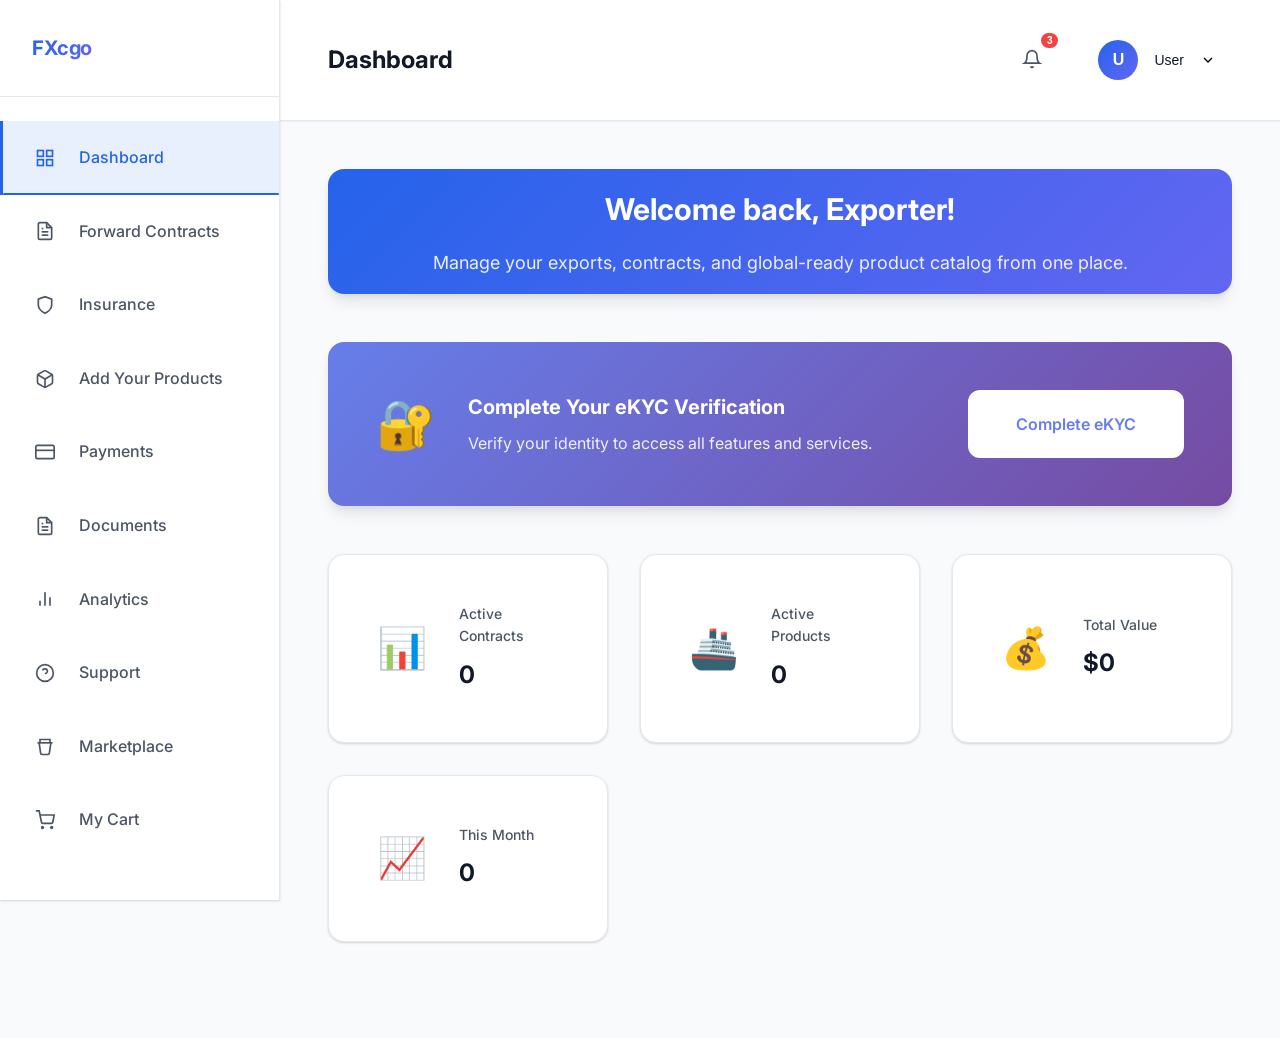
==== commit a02255be: "done" ====
--- a/Export-Dashboard/export-dashboard.html
+++ b/Export-Dashboard/export-dashboard.html
@@ -1,21 +1,24 @@
 <!DOCTYPE html>
 <html lang="en">
+
 <head>
     <meta charset="UTF-8">
     <meta name="viewport" content="width=device-width, initial-scale=1.0">
     <title>FXcgo</title>
-    <link rel="icon" href="data:image/svg+xml,<svg xmlns='http://www.w3.org/2000/svg' viewBox='0 0 100 100'><rect fill='%23667eea' width='100' height='100'/><text x='50' y='65' font-size='60' font-weight='bold' fill='white' text-anchor='middle'>G</text></svg>">
+    
     <link rel="stylesheet" href="../styles.css">
     <link rel="stylesheet" href="dashboard-styles.css">
     <link rel="preconnect" href="https://fonts.googleapis.com">
     <link rel="preconnect" href="https://fonts.gstatic.com" crossorigin>
-    <link href="https://fonts.googleapis.com/css2?family=Inter:wght@300;400;500;600;700;800&display=swap" rel="stylesheet">
+    <link href="https://fonts.googleapis.com/css2?family=Inter:wght@300;400;500;600;700;800&display=swap"
+        rel="stylesheet">
     <!-- Firebase SDK -->
     <script src="https://www.gstatic.com/firebasejs/10.7.1/firebase-app-compat.js"></script>
     <script src="https://www.gstatic.com/firebasejs/10.7.1/firebase-auth-compat.js"></script>
     <script src="https://www.gstatic.com/firebasejs/10.7.1/firebase-database-compat.js"></script>
     <script src="https://www.gstatic.com/firebasejs/10.7.1/firebase-firestore-compat.js"></script>
 </head>
+
 <body>
     <!-- Dashboard Layout -->
     <div class="dashboard-container">
@@ -23,7 +26,7 @@
         <aside class="dashboard-sidebar" id="sidebar">
             <div class="sidebar-header">
                 <div class="logo">
-                    <span class="logo-text">GlobalGuard</span>
+                    <span class="logo-text">FXcgo</span>
                 </div>
                 <button class="sidebar-toggle" id="sidebarToggle" aria-label="Toggle sidebar">
                     <svg width="20" height="20" viewBox="0 0 24 24" fill="none" stroke="currentColor" stroke-width="2">
@@ -32,12 +35,13 @@
                     </svg>
                 </button>
             </div>
-            
+
             <nav class="sidebar-nav">
                 <ul class="nav-list">
                     <li class="nav-item">
                         <a href="#dashboard" class="nav-link active" data-tab="dashboard">
-                            <svg width="20" height="20" viewBox="0 0 24 24" fill="none" stroke="currentColor" stroke-width="2">
+                            <svg width="20" height="20" viewBox="0 0 24 24" fill="none" stroke="currentColor"
+                                stroke-width="2">
                                 <rect x="3" y="3" width="7" height="7"></rect>
                                 <rect x="14" y="3" width="7" height="7"></rect>
                                 <rect x="14" y="14" width="7" height="7"></rect>
@@ -48,7 +52,8 @@
                     </li>
                     <li class="nav-item">
                         <a href="#contracts" class="nav-link" data-tab="contracts">
-                            <svg width="20" height="20" viewBox="0 0 24 24" fill="none" stroke="currentColor" stroke-width="2">
+                            <svg width="20" height="20" viewBox="0 0 24 24" fill="none" stroke="currentColor"
+                                stroke-width="2">
                                 <path d="M14 2H6a2 2 0 0 0-2 2v16a2 2 0 0 0 2 2h12a2 2 0 0 0 2-2V8z"></path>
                                 <polyline points="14 2 14 8 20 8"></polyline>
                                 <line x1="16" y1="13" x2="8" y2="13"></line>
@@ -60,7 +65,8 @@
                     </li>
                     <li class="nav-item">
                         <a href="#insurance" class="nav-link" data-tab="insurance">
-                            <svg width="20" height="20" viewBox="0 0 24 24" fill="none" stroke="currentColor" stroke-width="2">
+                            <svg width="20" height="20" viewBox="0 0 24 24" fill="none" stroke="currentColor"
+                                stroke-width="2">
                                 <path d="M12 22s8-4 8-10V5l-8-3-8 3v7c0 6 8 10 8 10z"></path>
                             </svg>
                             <span>Insurance</span>
@@ -68,8 +74,11 @@
                     </li>
                     <li class="nav-item">
                         <a href="#products" class="nav-link" data-tab="products">
-                            <svg width="20" height="20" viewBox="0 0 24 24" fill="none" stroke="currentColor" stroke-width="2">
-                                <path d="M21 16V8a2 2 0 0 0-1-1.73l-7-4a2 2 0 0 0-2 0l-7 4A2 2 0 0 0 3 8v8a2 2 0 0 0 1 1.73l7 4a2 2 0 0 0 2 0l7-4A2 2 0 0 0 21 16z"></path>
+                            <svg width="20" height="20" viewBox="0 0 24 24" fill="none" stroke="currentColor"
+                                stroke-width="2">
+                                <path
+                                    d="M21 16V8a2 2 0 0 0-1-1.73l-7-4a2 2 0 0 0-2 0l-7 4A2 2 0 0 0 3 8v8a2 2 0 0 0 1 1.73l7 4a2 2 0 0 0 2 0l7-4A2 2 0 0 0 21 16z">
+                                </path>
                                 <polyline points="3.27 6.96 12 12.01 20.73 6.96"></polyline>
                                 <line x1="12" y1="22.08" x2="12" y2="12"></line>
                             </svg>
@@ -78,7 +87,8 @@
                     </li>
                     <li class="nav-item">
                         <a href="#payments" class="nav-link" data-tab="payments">
-                            <svg width="20" height="20" viewBox="0 0 24 24" fill="none" stroke="currentColor" stroke-width="2">
+                            <svg width="20" height="20" viewBox="0 0 24 24" fill="none" stroke="currentColor"
+                                stroke-width="2">
                                 <rect x="1" y="4" width="22" height="16" rx="2" ry="2"></rect>
                                 <line x1="1" y1="10" x2="23" y2="10"></line>
                             </svg>
@@ -87,7 +97,8 @@
                     </li>
                     <li class="nav-item">
                         <a href="#documents" class="nav-link" data-tab="documents">
-                            <svg width="20" height="20" viewBox="0 0 24 24" fill="none" stroke="currentColor" stroke-width="2">
+                            <svg width="20" height="20" viewBox="0 0 24 24" fill="none" stroke="currentColor"
+                                stroke-width="2">
                                 <path d="M14 2H6a2 2 0 0 0-2 2v16a2 2 0 0 0 2 2h12a2 2 0 0 0 2-2V8z"></path>
                                 <polyline points="14 2 14 8 20 8"></polyline>
                                 <line x1="16" y1="13" x2="8" y2="13"></line>
@@ -99,7 +110,8 @@
                     </li>
                     <li class="nav-item">
                         <a href="#analytics" class="nav-link" data-tab="analytics">
-                            <svg width="20" height="20" viewBox="0 0 24 24" fill="none" stroke="currentColor" stroke-width="2">
+                            <svg width="20" height="20" viewBox="0 0 24 24" fill="none" stroke="currentColor"
+                                stroke-width="2">
                                 <line x1="18" y1="20" x2="18" y2="10"></line>
                                 <line x1="12" y1="20" x2="12" y2="4"></line>
                                 <line x1="6" y1="20" x2="6" y2="14"></line>
@@ -109,7 +121,8 @@
                     </li>
                     <li class="nav-item">
                         <a href="#support" class="nav-link" data-tab="support">
-                            <svg width="20" height="20" viewBox="0 0 24 24" fill="none" stroke="currentColor" stroke-width="2">
+                            <svg width="20" height="20" viewBox="0 0 24 24" fill="none" stroke="currentColor"
+                                stroke-width="2">
                                 <circle cx="12" cy="12" r="10"></circle>
                                 <path d="M9.09 9a3 3 0 0 1 5.83 1c0 2-3 3-3 3"></path>
                                 <line x1="12" y1="17" x2="12.01" y2="17"></line>
@@ -119,7 +132,8 @@
                     </li>
                     <li class="nav-item">
                         <a href="../marketplace/marketplace.html" class="nav-link" target="_blank">
-                            <svg width="20" height="20" viewBox="0 0 24 24" fill="none" stroke="currentColor" stroke-width="2">
+                            <svg width="20" height="20" viewBox="0 0 24 24" fill="none" stroke="currentColor"
+                                stroke-width="2">
                                 <path d="M3 7h18"></path>
                                 <path d="M6 7V3h12v4"></path>
                                 <path d="M5 7l1.68 12.06A2 2 0 0 0 8.66 21h6.68a2 2 0 0 0 1.98-1.94L19 7"></path>
@@ -129,7 +143,8 @@
                     </li>
                     <li class="nav-item">
                         <a href="#cart" class="nav-link" data-tab="cart">
-                            <svg width="20" height="20" viewBox="0 0 24 24" fill="none" stroke="currentColor" stroke-width="2">
+                            <svg width="20" height="20" viewBox="0 0 24 24" fill="none" stroke="currentColor"
+                                stroke-width="2">
                                 <circle cx="9" cy="21" r="1"></circle>
                                 <circle cx="20" cy="21" r="1"></circle>
                                 <path d="M1 1h4l2.68 13.39a2 2 0 0 0 2 1.61h9.72a2 2 0 0 0 2-1.61L23 6H6"></path>
@@ -148,7 +163,8 @@
             <header class="dashboard-header">
                 <div class="header-left">
                     <button class="mobile-menu-toggle" id="mobileMenuToggle" aria-label="Toggle menu">
-                        <svg width="24" height="24" viewBox="0 0 24 24" fill="none" stroke="currentColor" stroke-width="2">
+                        <svg width="24" height="24" viewBox="0 0 24 24" fill="none" stroke="currentColor"
+                            stroke-width="2">
                             <line x1="3" y1="12" x2="21" y2="12"></line>
                             <line x1="3" y1="6" x2="21" y2="6"></line>
                             <line x1="3" y1="18" x2="21" y2="18"></line>
@@ -158,7 +174,8 @@
                 </div>
                 <div class="header-right">
                     <button class="notification-btn" aria-label="Notifications">
-                        <svg width="20" height="20" viewBox="0 0 24 24" fill="none" stroke="currentColor" stroke-width="2">
+                        <svg width="20" height="20" viewBox="0 0 24 24" fill="none" stroke="currentColor"
+                            stroke-width="2">
                             <path d="M18 8A6 6 0 0 0 6 8c0 7-3 9-3 9h18s-3-2-3-9"></path>
                             <path d="M13.73 21a2 2 0 0 1-3.46 0"></path>
                         </svg>
@@ -170,7 +187,8 @@
                                 <span id="avatarInitials">U</span>
                             </div>
                             <span class="profile-name" id="profileName">User</span>
-                            <svg width="16" height="16" viewBox="0 0 24 24" fill="none" stroke="currentColor" stroke-width="2">
+                            <svg width="16" height="16" viewBox="0 0 24 24" fill="none" stroke="currentColor"
+                                stroke-width="2">
                                 <polyline points="6 9 12 15 18 9"></polyline>
                             </svg>
                         </button>
@@ -185,7 +203,7 @@
                         <h2>Welcome back, <span id="welcomeName">Exporter</span>!</h2>
                         <p>Manage your exports, contracts, and global-ready product catalog from one place.</p>
                     </div>
-                    
+
                     <!-- eKYC Section -->
                     <div class="ekyc-section" id="ekycSection">
                         <div class="ekyc-card" id="ekycCard">
@@ -196,7 +214,8 @@
                                     <p>Verify your identity to access all features and services.</p>
                                 </div>
                             </div>
-                            <button class="btn-ekyc" id="ekycButton" onclick="handleEKYCButtonClick()">Complete eKYC</button>
+                            <button class="btn-ekyc" id="ekycButton" onclick="handleEKYCButtonClick()">Complete
+                                eKYC</button>
                         </div>
                         <div class="ekyc-status-card" id="ekycStatusCard" style="display: none;">
                             <div class="ekyc-status-content">
@@ -207,20 +226,22 @@
                                 </div>
                             </div>
                         </div>
-                        
+
                         <!-- Video Call Request Button (shown after eKYC submission) -->
                         <div id="videoCallRequestCard" class="video-call-request-card" style="display: none;">
                             <div class="video-call-request-content">
                                 <div class="request-icon">📹</div>
                                 <div class="request-text">
                                     <h3>Complete Your Verification</h3>
-                                    <p>Schedule a video call with our agent to verify your identity and complete your eKYC.</p>
-                                </div>
-                                <button class="btn-request-call" onclick="requestVideoCall()">Request Video Call</button>
-                            </div>
-                        </div>
-                    </div>
-                    
+                                    <p>Schedule a video call with our agent to verify your identity and complete your
+                                        eKYC.</p>
+                                </div>
+                                <button class="btn-request-call" onclick="requestVideoCall()">Request Video
+                                    Call</button>
+                            </div>
+                        </div>
+                    </div>
+
                     <div class="stats-grid">
                         <div class="stat-card">
                             <div class="stat-icon">📊</div>
@@ -253,10 +274,82 @@
                     </div>
                 </div>
 
-                <!-- Other sections will be dynamically shown -->
+                <!-- Forward Contracts Section -->
                 <div class="content-section" id="contractsSection" style="display: none;">
-                    <h2>Forward Contracts</h2>
-                    <p>Manage your currency forward contracts here.</p>
+                    <div class="forward-contract-container">
+                        <header class="forward-contract-hero">
+                            <div class="forward-contract-hero-icon">💱</div>
+                            <h2>Forward Contract Note Generator</h2>
+                            <p class="forward-contract-subheadline">Analyze FX trends, volatility, and risk tolerance to determine the optimal time to lock a forward contract.</p>
+                        </header>
+
+                        <main class="forward-contract-main-content">
+                            <div class="forward-contract-form-card">
+                                <div class="forward-contract-card-header">
+                                    <h3>Contract Details</h3>
+                                </div>
+                                <form id="forwardContractForm" class="forward-contract-form">
+                                    <div class="forward-contract-form-row">
+                                        <div class="forward-contract-form-group">
+                                            <label for="forwardContractAmount">
+                                                <span class="forward-contract-label-icon">💰</span>
+                                                Amount
+                                            </label>
+                                            <input type="number" id="forwardContractAmount" name="amount" placeholder="Enter amount" required>
+                                        </div>
+
+                                        <div class="forward-contract-form-group">
+                                            <label for="forwardContractSettlementDate">
+                                                <span class="forward-contract-label-icon">📅</span>
+                                                Settlement Date
+                                            </label>
+                                            <input type="date" id="forwardContractSettlementDate" name="settlementDate" required>
+                                        </div>
+                                    </div>
+
+                                    <div class="forward-contract-form-row">
+                                        <div class="forward-contract-form-group">
+                                            <label for="forwardContractRiskTolerance">
+                                                <span class="forward-contract-label-icon">⚡</span>
+                                                Risk Tolerance
+                                            </label>
+                                            <select id="forwardContractRiskTolerance" name="riskTolerance" required>
+                                                <option value="">Select risk tolerance</option>
+                                                <option value="low">Low</option>
+                                                <option value="medium">Medium</option>
+                                                <option value="high">High</option>
+                                            </select>
+                                        </div>
+
+                                        <div class="forward-contract-form-group">
+                                            <label for="forwardContractCurrencyPair">
+                                                <span class="forward-contract-label-icon">🌍</span>
+                                                Currency Pair
+                                            </label>
+                                            <select id="forwardContractCurrencyPair" name="currencyPair" required>
+                                                <option value="">Select currency pair</option>
+                                                <option value="USD/EUR">USD/EUR</option>
+                                                <option value="USD/GBP">USD/GBP</option>
+                                                <option value="USD/JPY">USD/JPY</option>
+                                                <option value="USD/INR">USD/INR</option>
+                                                <option value="EUR/GBP">EUR/GBP</option>
+                                                <option value="EUR/JPY">EUR/JPY</option>
+                                                <option value="GBP/JPY">GBP/JPY</option>
+                                            </select>
+                                            <div id="forwardContractCurrencyPrice" class="forward-contract-currency-price"></div>
+                                        </div>
+                                    </div>
+
+                                    <button type="submit" class="forward-contract-generate-btn">
+                                        <span>Generate Forward Contract Note</span>
+                                        <span class="forward-contract-btn-arrow">→</span>
+                                    </button>
+                                </form>
+                            </div>
+
+                            <div id="forwardContractResults" class="forward-contract-results-section"></div>
+                        </main>
+                    </div>
                 </div>
 
                 <div class="content-section" id="insuranceSection" style="display: none;">
@@ -279,73 +372,44 @@
 
                             <label>
                                 Shipment value (USD)
-                                <input
-                                    type="number"
-                                    name="shipmentValue"
-                                    min="1000"
-                                    step="500"
-                                    placeholder="e.g. 250000"
-                                    required
-                                />
+                                <input type="number" name="shipmentValue" min="1000" step="500"
+                                    placeholder="e.g. 250000" required />
                             </label>
 
                             <label>
                                 Origin country
-                                <select id="insurance-origin-country" name="originCountry" data-port-target="insurance-origin-port" required>
+                                <select id="insurance-origin-country" name="originCountry"
+                                    data-port-target="insurance-origin-port" required>
                                     <option value="">Select country</option>
                                 </select>
                             </label>
 
                             <label>
                                 Origin port
-                                <select
-                                    id="insurance-origin-port"
-                                    name="originPort"
-                                    data-manual-input="insurance-origin-port-manual"
-                                    disabled
-                                    required
-                                >
+                                <select id="insurance-origin-port" name="originPort"
+                                    data-manual-input="insurance-origin-port-manual" disabled required>
                                     <option value="">Select port</option>
                                 </select>
-                                <input
-                                    type="text"
-                                    id="insurance-origin-port-manual"
-                                    class="manual-port"
-                                    placeholder="Enter origin port / UNLOCODE"
-                                    hidden
-                                />
+                                <input type="text" id="insurance-origin-port-manual" class="manual-port"
+                                    placeholder="Enter origin port / UNLOCODE" hidden />
                             </label>
 
                             <label>
                                 Destination country
-                                <select
-                                    id="insurance-destination-country"
-                                    name="destinationCountry"
-                                    data-port-target="insurance-destination-port"
-                                    required
-                                >
+                                <select id="insurance-destination-country" name="destinationCountry"
+                                    data-port-target="insurance-destination-port" required>
                                     <option value="">Select country</option>
                                 </select>
                             </label>
 
                             <label>
                                 Destination port
-                                <select
-                                    id="insurance-destination-port"
-                                    name="destinationPort"
-                                    data-manual-input="insurance-destination-port-manual"
-                                    disabled
-                                    required
-                                >
+                                <select id="insurance-destination-port" name="destinationPort"
+                                    data-manual-input="insurance-destination-port-manual" disabled required>
                                     <option value="">Select port</option>
                                 </select>
-                                <input
-                                    type="text"
-                                    id="insurance-destination-port-manual"
-                                    class="manual-port"
-                                    placeholder="Enter destination port / UNLOCODE"
-                                    hidden
-                                />
+                                <input type="text" id="insurance-destination-port-manual" class="manual-port"
+                                    placeholder="Enter destination port / UNLOCODE" hidden />
                             </label>
 
                             <label>
@@ -369,11 +433,8 @@
 
                             <label class="insurance-span-2">
                                 Additional notes
-                                <textarea
-                                    name="notes"
-                                    rows="2"
-                                    placeholder="Any packaging specifics, temperature control, high theft risk, etc."
-                                ></textarea>
+                                <textarea name="notes" rows="2"
+                                    placeholder="Any packaging specifics, temperature control, high theft risk, etc."></textarea>
                             </label>
 
                             <button id="insurance-submit-btn" class="insurance-primary insurance-span-2" type="submit">
@@ -450,7 +511,8 @@
                                 <div class="product-form-grid">
                                     <div class="form-group">
                                         <label for="productName">Product Name *</label>
-                                        <input type="text" id="productName" name="productName" placeholder="Eg. Organic Basmati Rice" required>
+                                        <input type="text" id="productName" name="productName"
+                                            placeholder="Eg. Organic Basmati Rice" required>
                                     </div>
                                     <div class="form-group">
                                         <label for="productCategory">Category</label>
@@ -471,7 +533,8 @@
                                     </div>
                                     <div class="form-group">
                                         <label for="targetMarkets">Target Markets</label>
-                                        <input type="text" id="targetMarkets" name="targetMarkets" placeholder="Eg. UAE, EU, USA">
+                                        <input type="text" id="targetMarkets" name="targetMarkets"
+                                            placeholder="Eg. UAE, EU, USA">
                                     </div>
                                     <div class="form-group">
                                         <label for="incoterm">Preferred Incoterm</label>
@@ -497,46 +560,56 @@
                                     </div>
                                     <div class="form-group">
                                         <label for="priceValue">Offer Price</label>
-                                        <input type="number" id="priceValue" name="priceValue" step="0.01" placeholder="Eg. 1200">
+                                        <input type="number" id="priceValue" name="priceValue" step="0.01"
+                                            placeholder="Eg. 1200">
                                     </div>
                                     <div class="form-group">
                                         <label for="minOrderQty">Min Order Quantity</label>
-                                        <input type="text" id="minOrderQty" name="minOrderQty" placeholder="Eg. 1 x 20ft container">
+                                        <input type="text" id="minOrderQty" name="minOrderQty"
+                                            placeholder="Eg. 1 x 20ft container">
                                     </div>
                                     <div class="form-group">
                                         <label for="productionCapacity">Monthly Capacity</label>
-                                        <input type="text" id="productionCapacity" name="productionCapacity" placeholder="Eg. 150 MT">
+                                        <input type="text" id="productionCapacity" name="productionCapacity"
+                                            placeholder="Eg. 150 MT">
                                     </div>
                                     <div class="form-group">
                                         <label for="leadTime">Lead Time</label>
-                                        <input type="text" id="leadTime" name="leadTime" placeholder="Eg. 21 days after advance">
+                                        <input type="text" id="leadTime" name="leadTime"
+                                            placeholder="Eg. 21 days after advance">
                                     </div>
                                     <div class="form-group">
                                         <label for="certifications">Certifications</label>
-                                        <input type="text" id="certifications" name="certifications" placeholder="Eg. ISO 22000, USDA Organic">
+                                        <input type="text" id="certifications" name="certifications"
+                                            placeholder="Eg. ISO 22000, USDA Organic">
                                     </div>
                                     <div class="form-group">
                                         <label for="complianceNotes">Compliance Notes</label>
-                                        <input type="text" id="complianceNotes" name="complianceNotes" placeholder="Eg. Meets EU pesticide limits">
+                                        <input type="text" id="complianceNotes" name="complianceNotes"
+                                            placeholder="Eg. Meets EU pesticide limits">
                                     </div>
                                     <div class="form-group full-width">
                                         <label for="productDescription">Sales Description *</label>
-                                        <textarea id="productDescription" name="productDescription" rows="3" placeholder="Buyer-facing overview of the product" required></textarea>
+                                        <textarea id="productDescription" name="productDescription" rows="3"
+                                            placeholder="Buyer-facing overview of the product" required></textarea>
                                     </div>
                                     <div class="form-group full-width">
                                         <label for="productSpecs">Key Specifications</label>
-                                        <textarea id="productSpecs" name="productSpecs" rows="3" placeholder="Moisture %, grade, sizing, ingredients..."></textarea>
+                                        <textarea id="productSpecs" name="productSpecs" rows="3"
+                                            placeholder="Moisture %, grade, sizing, ingredients..."></textarea>
                                     </div>
                                     <div class="form-group full-width">
                                         <label for="packagingDetails">Packaging & Labelling</label>
-                                        <textarea id="packagingDetails" name="packagingDetails" rows="2" placeholder="Eg. 25kg laminated bags, bilingual labelling"></textarea>
+                                        <textarea id="packagingDetails" name="packagingDetails" rows="2"
+                                            placeholder="Eg. 25kg laminated bags, bilingual labelling"></textarea>
                                     </div>
                                 </div>
 
                                 <div class="product-image-upload">
                                     <div class="product-image-copy">
                                         <label for="productImage">Product Image</label>
-                                        <p>Upload a clean product or lifestyle image (max 5 MB). We convert it to Base64 to prevent CORS issues.</p>
+                                        <p>Upload a clean product or lifestyle image (max 5 MB). We convert it to Base64
+                                            to prevent CORS issues.</p>
                                         <input type="file" id="productImage" accept="image/*">
                                         <small>Accepted formats: JPG, PNG, WEBP</small>
                                     </div>
@@ -545,7 +618,8 @@
                                     </div>
                                 </div>
 
-                                <div class="product-message" id="productFormMessage" role="status" aria-live="polite"></div>
+                                <div class="product-message" id="productFormMessage" role="status" aria-live="polite">
+                                </div>
                                 <button type="submit" id="productSubmitBtn" class="btn-save">Save Product</button>
                             </form>
                         </section>
@@ -580,7 +654,8 @@
                         </div>
                         <div class="documents-actions">
                             <div class="documents-search">
-                                <svg width="20" height="20" viewBox="0 0 24 24" fill="none" stroke="currentColor" stroke-width="2">
+                                <svg width="20" height="20" viewBox="0 0 24 24" fill="none" stroke="currentColor"
+                                    stroke-width="2">
                                     <circle cx="11" cy="11" r="8"></circle>
                                     <path d="m21 21-4.35-4.35"></path>
                                 </svg>
@@ -640,25 +715,30 @@
                             <div class="document-related-header">
                                 <div>
                                     <h3>Country & Port Requirements</h3>
-                                    <p>Cross-check official export/import documents per corridor using trusted government sources.</p>
+                                    <p>Cross-check official export/import documents per corridor using trusted
+                                        government sources.</p>
                                 </div>
                                 <div class="document-related-controls">
                                     <div class="form-group">
                                         <label for="docCountrySelect">Country</label>
-                                        <select id="docCountrySelect" aria-label="Select country for requirements"></select>
+                                        <select id="docCountrySelect"
+                                            aria-label="Select country for requirements"></select>
                                     </div>
                                     <div class="form-group">
                                         <label for="docModeSelect">Mode</label>
                                         <select id="docModeSelect" aria-label="Select transport mode"></select>
                                     </div>
-                                    <button class="btn-secondary" type="button" onclick="generateDocumentChecklist()" aria-label="Generate document checklist">
+                                    <button class="btn-secondary" type="button" onclick="generateDocumentChecklist()"
+                                        aria-label="Generate document checklist">
                                         Generate Checklist
                                     </button>
                                 </div>
                             </div>
 
-                            <div id="docRequirementsTable" class="doc-requirements-table" role="region" aria-live="polite"></div>
-                            <div id="docChecklistResult" class="doc-checklist-result" role="status" aria-live="polite"></div>
+                            <div id="docRequirementsTable" class="doc-requirements-table" role="region"
+                                aria-live="polite"></div>
+                            <div id="docChecklistResult" class="doc-checklist-result" role="status" aria-live="polite">
+                            </div>
                         </div>
                     </section>
                 </div>
@@ -670,7 +750,8 @@
                             <p>Track product readiness, document coverage, and export focus based on your live data.</p>
                         </div>
                         <div class="analytics-header-actions">
-                            <span class="analytics-timestamp" id="analyticsLastRefreshed">Waiting for first refresh…</span>
+                            <span class="analytics-timestamp" id="analyticsLastRefreshed">Waiting for first
+                                refresh…</span>
                             <button type="button" class="btn-secondary" id="analyticsRefreshBtn">Refresh data</button>
                         </div>
                     </div>
@@ -759,7 +840,8 @@
                             <div class="support-chat-header">
                                 <div>
                                     <h3>Smart Support Chat</h3>
-                                    <p id="supportChatHelperText">Hi! I’m your support assistant. How can I help you today?</p>
+                                    <p id="supportChatHelperText">Hi! I’m your support assistant. How can I help you
+                                        today?</p>
                                 </div>
                                 <button type="button" class="support-pill" id="supportLiveBadge" disabled>
                                     <span class="pill-dot"></span>
@@ -773,9 +855,11 @@
                                 </div>
                             </div>
                             <form id="supportChatForm" class="support-chat-input" autocomplete="off">
-                                <input type="text" id="supportMessageInput" placeholder="Type your message..." aria-label="Message support" autocomplete="off">
+                                <input type="text" id="supportMessageInput" placeholder="Type your message..."
+                                    aria-label="Message support" autocomplete="off">
                                 <button type="submit">
-                                    <svg width="18" height="18" viewBox="0 0 24 24" fill="none" stroke="currentColor" stroke-width="2">
+                                    <svg width="18" height="18" viewBox="0 0 24 24" fill="none" stroke="currentColor"
+                                        stroke-width="2">
                                         <line x1="22" y1="2" x2="11" y2="13"></line>
                                         <polygon points="22 2 15 22 11 13 2 9 22 2"></polygon>
                                     </svg>
@@ -800,8 +884,10 @@
                                 <h2>Shopping Cart</h2>
                                 <p>Products you've added from the marketplace</p>
                             </div>
-                            <a href="../marketplace/marketplace.html" target="_blank" class="btn-secondary">
-                                <svg width="18" height="18" viewBox="0 0 24 24" fill="none" stroke="currentColor" stroke-width="2">
+                            <a href="../marketplace/marketplace.html" target="_blank" class="btn-secondary "
+                                style="text-decoration: none;">
+                                <svg width="18" height="18" viewBox="0 0 24 24" fill="none" stroke="currentColor"
+                                    stroke-width="2">
                                     <path d="M3 7h18"></path>
                                     <path d="M6 7V3h12v4"></path>
                                     <path d="M5 7l1.68 12.06A2 2 0 0 0 8.66 21h6.68a2 2 0 0 0 1.98-1.94L19 7"></path>
@@ -814,17 +900,22 @@
                                 <div class="empty-icon">🛒</div>
                                 <h3>Your cart is empty</h3>
                                 <p>Add products from the marketplace to see them here</p>
-                                <a href="../marketplace/marketplace.html" target="_blank" class="btn-primary" style="margin-top: 1rem; display: inline-block;">
+                                <a href="../marketplace/marketplace.html" target="_blank" class="btn-primary " style="margin-top: 1rem; display: inline-block; text-decoration: none; padding: 6px;
+                                border-radius: 10px;
+                                text-decoration: none;">
                                     Go to Marketplace
                                 </a>
                             </div>
                         </div>
-                        <div id="exporterCartFooter" style="display: none; margin-top: 2rem; padding-top: 2rem; border-top: 2px solid #e0e0e0;">
-                            <div style="display: flex; justify-content: space-between; align-items: center; margin-bottom: 1.5rem;">
+                        <div id="exporterCartFooter"
+                            style="display: none; margin-top: 2rem; padding-top: 2rem; border-top: 2px solid #e0e0e0;">
+                            <div
+                                style="display: flex; justify-content: space-between; align-items: center; margin-bottom: 1.5rem;">
                                 <span style="font-size: 1.25rem; font-weight: 600;">Total:</span>
                                 <strong id="exporterCartTotal" style="font-size: 1.5rem; color: #667eea;">$0.00</strong>
                             </div>
-                            <button class="btn-primary full-width" onclick="proceedExporterCheckout()">Proceed to Checkout</button>
+                            <button class="btn-primary full-width cart-btn" onclick="proceedExporterCheckout()">Proceed
+                                to Checkout</button>
                         </div>
                     </div>
                 </div>
@@ -842,7 +933,7 @@
                     <line x1="6" y1="6" x2="18" y2="18"></line>
                 </svg>
             </button>
-            
+
             <div class="profile-modal-content">
                 <div class="profile-modal-header">
                     <h2 id="profileModalTitle">Profile Settings</h2>
@@ -851,14 +942,22 @@
 
                 <!-- Profile Tabs -->
                 <div class="profile-tabs">
-                    <button class="profile-tab active" data-section="basic" onclick="switchProfileTab('basic')">Basic Info</button>
-                    <button class="profile-tab" data-section="business" onclick="switchProfileTab('business')">Business</button>
-                    <button class="profile-tab" data-section="compliance" onclick="switchProfileTab('compliance')">Compliance</button>
-                    <button class="profile-tab" data-section="products" onclick="switchProfileTab('products')">Products</button>
-                    <button class="profile-tab" data-section="address" onclick="switchProfileTab('address')">Address</button>
-                    <button class="profile-tab" data-section="banking" onclick="switchProfileTab('banking')">Banking</button>
-                    <button class="profile-tab" data-section="documents" onclick="switchProfileTab('documents')">Documents</button>
-                    <button class="profile-tab" data-section="settings" onclick="switchProfileTab('settings')">Settings</button>
+                    <button class="profile-tab active" data-section="basic" onclick="switchProfileTab('basic')">Basic
+                        Info</button>
+                    <button class="profile-tab" data-section="business"
+                        onclick="switchProfileTab('business')">Business</button>
+                    <button class="profile-tab" data-section="compliance"
+                        onclick="switchProfileTab('compliance')">Compliance</button>
+                    <button class="profile-tab" data-section="products"
+                        onclick="switchProfileTab('products')">Products</button>
+                    <button class="profile-tab" data-section="address"
+                        onclick="switchProfileTab('address')">Address</button>
+                    <button class="profile-tab" data-section="banking"
+                        onclick="switchProfileTab('banking')">Banking</button>
+                    <button class="profile-tab" data-section="documents"
+                        onclick="switchProfileTab('documents')">Documents</button>
+                    <button class="profile-tab" data-section="settings"
+                        onclick="switchProfileTab('settings')">Settings</button>
                 </div>
 
                 <!-- Profile Sections -->
@@ -878,7 +977,8 @@
                                         <img id="photoPreviewImg" src="" alt="Profile photo" style="display: none;">
                                         <span id="photoPreviewText">No photo</span>
                                     </div>
-                                    <input type="file" id="profilePhoto" name="profilePhoto" accept="image/*" onchange="handlePhotoUpload(event)">
+                                    <input type="file" id="profilePhoto" name="profilePhoto" accept="image/*"
+                                        onchange="handlePhotoUpload(event)">
                                     <label for="profilePhoto" class="upload-btn">Upload Photo</label>
                                 </div>
                             </div>
@@ -918,7 +1018,8 @@
                             </div>
                             <div class="form-group">
                                 <label for="yearEstablished">Year of Establishment *</label>
-                                <input type="number" id="yearEstablished" name="yearEstablished" min="1900" max="2025" required>
+                                <input type="number" id="yearEstablished" name="yearEstablished" min="1900" max="2025"
+                                    required>
                             </div>
                             <div class="form-group">
                                 <label for="businessCategory">Business Category *</label>
@@ -936,11 +1037,13 @@
                             </div>
                             <div class="form-group">
                                 <label for="companyWebsite">Company Website</label>
-                                <input type="url" id="companyWebsite" name="companyWebsite" placeholder="https://example.com">
+                                <input type="url" id="companyWebsite" name="companyWebsite"
+                                    placeholder="https://example.com">
                             </div>
                             <div class="form-group">
                                 <label for="companyDescription">Company Description</label>
-                                <textarea id="companyDescription" name="companyDescription" rows="4" placeholder="Brief description of your company"></textarea>
+                                <textarea id="companyDescription" name="companyDescription" rows="4"
+                                    placeholder="Brief description of your company"></textarea>
                             </div>
                             <button type="submit" class="btn-save">Save Changes</button>
                         </form>
@@ -1028,7 +1131,8 @@
                             </div>
                             <div class="form-group">
                                 <label for="monthlyVolume">Average Monthly Shipment Volume</label>
-                                <input type="text" id="monthlyVolume" name="monthlyVolume" placeholder="e.g., 100 units, 50 containers">
+                                <input type="text" id="monthlyVolume" name="monthlyVolume"
+                                    placeholder="e.g., 100 units, 50 containers">
                             </div>
                             <div class="form-group">
                                 <label for="shippingMethod">Preferred Shipping Method *</label>
@@ -1117,9 +1221,12 @@
                                 <div class="document-upload-item">
                                     <label for="iecCertificate">IEC Certificate</label>
                                     <div class="file-upload-wrapper">
-                                        <input type="file" id="iecCertificate" name="iecCertificate" accept=".pdf,.jpg,.jpeg,.png" onchange="handleDocumentUpload(event, 'iecCertificate')">
+                                        <input type="file" id="iecCertificate" name="iecCertificate"
+                                            accept=".pdf,.jpg,.jpeg,.png"
+                                            onchange="handleDocumentUpload(event, 'iecCertificate')">
                                         <label for="iecCertificate" class="file-upload-btn">
-                                            <svg width="20" height="20" viewBox="0 0 24 24" fill="none" stroke="currentColor" stroke-width="2">
+                                            <svg width="20" height="20" viewBox="0 0 24 24" fill="none"
+                                                stroke="currentColor" stroke-width="2">
                                                 <path d="M21 15v4a2 2 0 0 1-2 2H5a2 2 0 0 1-2-2v-4"></path>
                                                 <polyline points="17 8 12 3 7 8"></polyline>
                                                 <line x1="12" y1="3" x2="12" y2="15"></line>
@@ -1132,9 +1239,12 @@
                                 <div class="document-upload-item">
                                     <label for="gstCertificate">GST Certificate</label>
                                     <div class="file-upload-wrapper">
-                                        <input type="file" id="gstCertificate" name="gstCertificate" accept=".pdf,.jpg,.jpeg,.png" onchange="handleDocumentUpload(event, 'gstCertificate')">
+                                        <input type="file" id="gstCertificate" name="gstCertificate"
+                                            accept=".pdf,.jpg,.jpeg,.png"
+                                            onchange="handleDocumentUpload(event, 'gstCertificate')">
                                         <label for="gstCertificate" class="file-upload-btn">
-                                            <svg width="20" height="20" viewBox="0 0 24 24" fill="none" stroke="currentColor" stroke-width="2">
+                                            <svg width="20" height="20" viewBox="0 0 24 24" fill="none"
+                                                stroke="currentColor" stroke-width="2">
                                                 <path d="M21 15v4a2 2 0 0 1-2 2H5a2 2 0 0 1-2-2v-4"></path>
                                                 <polyline points="17 8 12 3 7 8"></polyline>
                                                 <line x1="12" y1="3" x2="12" y2="15"></line>
@@ -1147,9 +1257,12 @@
                                 <div class="document-upload-item">
                                     <label for="companyRegistration">Company Registration Certificate</label>
                                     <div class="file-upload-wrapper">
-                                        <input type="file" id="companyRegistration" name="companyRegistration" accept=".pdf,.jpg,.jpeg,.png" onchange="handleDocumentUpload(event, 'companyRegistration')">
+                                        <input type="file" id="companyRegistration" name="companyRegistration"
+                                            accept=".pdf,.jpg,.jpeg,.png"
+                                            onchange="handleDocumentUpload(event, 'companyRegistration')">
                                         <label for="companyRegistration" class="file-upload-btn">
-                                            <svg width="20" height="20" viewBox="0 0 24 24" fill="none" stroke="currentColor" stroke-width="2">
+                                            <svg width="20" height="20" viewBox="0 0 24 24" fill="none"
+                                                stroke="currentColor" stroke-width="2">
                                                 <path d="M21 15v4a2 2 0 0 1-2 2H5a2 2 0 0 1-2-2v-4"></path>
                                                 <polyline points="17 8 12 3 7 8"></polyline>
                                                 <line x1="12" y1="3" x2="12" y2="15"></line>
@@ -1162,9 +1275,12 @@
                                 <div class="document-upload-item">
                                     <label for="ownerIdProof">Owner ID Proof (Aadhar/Passport)</label>
                                     <div class="file-upload-wrapper">
-                                        <input type="file" id="ownerIdProof" name="ownerIdProof" accept=".pdf,.jpg,.jpeg,.png" onchange="handleDocumentUpload(event, 'ownerIdProof')">
+                                        <input type="file" id="ownerIdProof" name="ownerIdProof"
+                                            accept=".pdf,.jpg,.jpeg,.png"
+                                            onchange="handleDocumentUpload(event, 'ownerIdProof')">
                                         <label for="ownerIdProof" class="file-upload-btn">
-                                            <svg width="20" height="20" viewBox="0 0 24 24" fill="none" stroke="currentColor" stroke-width="2">
+                                            <svg width="20" height="20" viewBox="0 0 24 24" fill="none"
+                                                stroke="currentColor" stroke-width="2">
                                                 <path d="M21 15v4a2 2 0 0 1-2 2H5a2 2 0 0 1-2-2v-4"></path>
                                                 <polyline points="17 8 12 3 7 8"></polyline>
                                                 <line x1="12" y1="3" x2="12" y2="15"></line>
@@ -1177,9 +1293,12 @@
                                 <div class="document-upload-item">
                                     <label for="addressProof">Address Proof</label>
                                     <div class="file-upload-wrapper">
-                                        <input type="file" id="addressProof" name="addressProof" accept=".pdf,.jpg,.jpeg,.png" onchange="handleDocumentUpload(event, 'addressProof')">
+                                        <input type="file" id="addressProof" name="addressProof"
+                                            accept=".pdf,.jpg,.jpeg,.png"
+                                            onchange="handleDocumentUpload(event, 'addressProof')">
                                         <label for="addressProof" class="file-upload-btn">
-                                            <svg width="20" height="20" viewBox="0 0 24 24" fill="none" stroke="currentColor" stroke-width="2">
+                                            <svg width="20" height="20" viewBox="0 0 24 24" fill="none"
+                                                stroke="currentColor" stroke-width="2">
                                                 <path d="M21 15v4a2 2 0 0 1-2 2H5a2 2 0 0 1-2-2v-4"></path>
                                                 <polyline points="17 8 12 3 7 8"></polyline>
                                                 <line x1="12" y1="3" x2="12" y2="15"></line>
@@ -1244,7 +1363,7 @@
                     <line x1="6" y1="6" x2="18" y2="18"></line>
                 </svg>
             </button>
-            
+
             <div class="ekyc-modal-content">
                 <div class="ekyc-modal-header">
                     <h2 id="ekycModalTitle">Verify Your Identity (eKYC)</h2>
@@ -1257,7 +1376,8 @@
                         <h3>Identity Proof</h3>
                         <div class="form-group">
                             <label for="identityProofType">Select ID Proof *</label>
-                            <select id="identityProofType" name="identityProofType" required onchange="handleIdentityProofChange()">
+                            <select id="identityProofType" name="identityProofType" required
+                                onchange="handleIdentityProofChange()">
                                 <option value="">Select ID Proof</option>
                                 <!-- Options will be populated dynamically based on country -->
                             </select>
@@ -1265,9 +1385,12 @@
                         <div class="form-group">
                             <label for="identityProofFile">Upload ID Proof *</label>
                             <div class="file-upload-wrapper">
-                                <input type="file" id="identityProofFile" name="identityProofFile" accept=".pdf,.jpg,.jpeg,.png" required onchange="handleFilePreview(event, 'identityProof')">
+                                <input type="file" id="identityProofFile" name="identityProofFile"
+                                    accept=".pdf,.jpg,.jpeg,.png" required
+                                    onchange="handleFilePreview(event, 'identityProof')">
                                 <label for="identityProofFile" class="file-upload-btn">
-                                    <svg width="20" height="20" viewBox="0 0 24 24" fill="none" stroke="currentColor" stroke-width="2">
+                                    <svg width="20" height="20" viewBox="0 0 24 24" fill="none" stroke="currentColor"
+                                        stroke-width="2">
                                         <path d="M21 15v4a2 2 0 0 1-2 2H5a2 2 0 0 1-2-2v-4"></path>
                                         <polyline points="17 8 12 3 7 8"></polyline>
                                         <line x1="12" y1="3" x2="12" y2="15"></line>
@@ -1292,9 +1415,12 @@
                         <div class="form-group">
                             <label for="businessProofFile">Upload Business Proof *</label>
                             <div class="file-upload-wrapper">
-                                <input type="file" id="businessProofFile" name="businessProofFile" accept=".pdf,.jpg,.jpeg,.png" required onchange="handleFilePreview(event, 'businessProof')">
+                                <input type="file" id="businessProofFile" name="businessProofFile"
+                                    accept=".pdf,.jpg,.jpeg,.png" required
+                                    onchange="handleFilePreview(event, 'businessProof')">
                                 <label for="businessProofFile" class="file-upload-btn">
-                                    <svg width="20" height="20" viewBox="0 0 24 24" fill="none" stroke="currentColor" stroke-width="2">
+                                    <svg width="20" height="20" viewBox="0 0 24 24" fill="none" stroke="currentColor"
+                                        stroke-width="2">
                                         <path d="M21 15v4a2 2 0 0 1-2 2H5a2 2 0 0 1-2-2v-4"></path>
                                         <polyline points="17 8 12 3 7 8"></polyline>
                                         <line x1="12" y1="3" x2="12" y2="15"></line>
@@ -1319,9 +1445,11 @@
                         <div class="form-group">
                             <label for="bankProofFile">Upload Bank Proof *</label>
                             <div class="file-upload-wrapper">
-                                <input type="file" id="bankProofFile" name="bankProofFile" accept=".pdf,.jpg,.jpeg,.png" required onchange="handleFilePreview(event, 'bankProof')">
+                                <input type="file" id="bankProofFile" name="bankProofFile" accept=".pdf,.jpg,.jpeg,.png"
+                                    required onchange="handleFilePreview(event, 'bankProof')">
                                 <label for="bankProofFile" class="file-upload-btn">
-                                    <svg width="20" height="20" viewBox="0 0 24 24" fill="none" stroke="currentColor" stroke-width="2">
+                                    <svg width="20" height="20" viewBox="0 0 24 24" fill="none" stroke="currentColor"
+                                        stroke-width="2">
                                         <path d="M21 15v4a2 2 0 0 1-2 2H5a2 2 0 0 1-2-2v-4"></path>
                                         <polyline points="17 8 12 3 7 8"></polyline>
                                         <line x1="12" y1="3" x2="12" y2="15"></line>
@@ -1339,25 +1467,34 @@
                         <div class="form-group">
                             <label>Capture Live Selfie *</label>
                             <div class="camera-capture-wrapper">
-                                <div class="camera-preview-container" id="cameraPreviewContainer" style="display: none;">
-                                    <video id="cameraVideo" autoplay playsinline style="width: 100%; max-width: 400px; border-radius: 8px; background: #000;"></video>
+                                <div class="camera-preview-container" id="cameraPreviewContainer"
+                                    style="display: none;">
+                                    <video id="cameraVideo" autoplay playsinline
+                                        style="width: 100%; max-width: 400px; border-radius: 8px; background: #000;"></video>
                                     <canvas id="cameraCanvas" style="display: none;"></canvas>
                                 </div>
                                 <div class="camera-controls">
-                                    <button type="button" class="btn-camera" id="startCameraBtn" onclick="startCamera()">
-                                        <svg width="20" height="20" viewBox="0 0 24 24" fill="none" stroke="currentColor" stroke-width="2">
-                                            <path d="M23 19a2 2 0 0 1-2 2H3a2 2 0 0 1-2-2V8a2 2 0 0 1 2-2h4l2-3h6l2 3h4a2 2 0 0 1 2 2z"></path>
+                                    <button type="button" class="btn-camera" id="startCameraBtn"
+                                        onclick="startCamera()">
+                                        <svg width="20" height="20" viewBox="0 0 24 24" fill="none"
+                                            stroke="currentColor" stroke-width="2">
+                                            <path
+                                                d="M23 19a2 2 0 0 1-2 2H3a2 2 0 0 1-2-2V8a2 2 0 0 1 2-2h4l2-3h6l2 3h4a2 2 0 0 1 2 2z">
+                                            </path>
                                             <circle cx="12" cy="13" r="4"></circle>
                                         </svg>
                                         Open Camera
                                     </button>
-                                    <button type="button" class="btn-capture" id="captureBtn" onclick="captureSelfie()" style="display: none;">
-                                        <svg width="20" height="20" viewBox="0 0 24 24" fill="none" stroke="currentColor" stroke-width="2">
+                                    <button type="button" class="btn-capture" id="captureBtn" onclick="captureSelfie()"
+                                        style="display: none;">
+                                        <svg width="20" height="20" viewBox="0 0 24 24" fill="none"
+                                            stroke="currentColor" stroke-width="2">
                                             <circle cx="12" cy="12" r="10"></circle>
                                         </svg>
                                         Capture Photo
                                     </button>
-                                    <button type="button" class="btn-cancel-camera" id="cancelCameraBtn" onclick="stopCamera()" style="display: none;">
+                                    <button type="button" class="btn-cancel-camera" id="cancelCameraBtn"
+                                        onclick="stopCamera()" style="display: none;">
                                         Cancel
                                     </button>
                                 </div>
@@ -1381,7 +1518,8 @@
     </div>
 
     <!-- Video Call Verification Modal -->
-    <div id="videoCallModal" class="video-call-modal" role="dialog" aria-labelledby="videoCallModalTitle" aria-hidden="true">
+    <div id="videoCallModal" class="video-call-modal" role="dialog" aria-labelledby="videoCallModalTitle"
+        aria-hidden="true">
         <div class="video-call-modal-overlay"></div>
         <div class="video-call-modal-container">
             <div class="video-call-header">
@@ -1393,7 +1531,7 @@
                     </svg>
                 </button>
             </div>
-            
+
             <div class="video-call-content">
                 <!-- Waiting for Agent -->
                 <div id="waitingForAgent" class="video-call-status">
@@ -1417,19 +1555,24 @@
                     </div>
                     <div class="video-controls">
                         <button class="video-control-btn" id="muteBtn" onclick="toggleMute()">
-                            <svg width="20" height="20" viewBox="0 0 24 24" fill="none" stroke="currentColor" stroke-width="2">
+                            <svg width="20" height="20" viewBox="0 0 24 24" fill="none" stroke="currentColor"
+                                stroke-width="2">
                                 <path d="M11 5L6 9H2v6h4l5 4V5z"></path>
                             </svg>
                         </button>
                         <button class="video-control-btn" id="videoBtn" onclick="toggleVideo()">
-                            <svg width="20" height="20" viewBox="0 0 24 24" fill="none" stroke="currentColor" stroke-width="2">
+                            <svg width="20" height="20" viewBox="0 0 24 24" fill="none" stroke="currentColor"
+                                stroke-width="2">
                                 <path d="M23 7l-7 5 7 5V7z"></path>
                                 <rect x="1" y="5" width="15" height="14" rx="2" ry="2"></rect>
                             </svg>
                         </button>
                         <button class="video-control-btn end-call" onclick="endVideoCall()">
-                            <svg width="20" height="20" viewBox="0 0 24 24" fill="none" stroke="currentColor" stroke-width="2">
-                                <path d="M22 16.92v3a2 2 0 0 1-2.18 2 19.79 19.79 0 0 1-8.63-3.07 19.5 19.5 0 0 1-6-6 19.79 19.79 0 0 1-3.07-8.67A2 2 0 0 1 4.11 2h3a2 2 0 0 1 2 1.72 12.84 12.84 0 0 0 .7 2.81 2 2 0 0 1-.45 2.11L8.09 9.91a16 16 0 0 0 6 6l1.27-1.27a2 2 0 0 1 2.11-.45 12.84 12.84 0 0 0 2.81.7A2 2 0 0 1 22 16.92z"></path>
+                            <svg width="20" height="20" viewBox="0 0 24 24" fill="none" stroke="currentColor"
+                                stroke-width="2">
+                                <path
+                                    d="M22 16.92v3a2 2 0 0 1-2.18 2 19.79 19.79 0 0 1-8.63-3.07 19.5 19.5 0 0 1-6-6 19.79 19.79 0 0 1-3.07-8.67A2 2 0 0 1 4.11 2h3a2 2 0 0 1 2 1.72 12.84 12.84 0 0 0 .7 2.81 2 2 0 0 1-.45 2.11L8.09 9.91a16 16 0 0 0 6 6l1.27-1.27a2 2 0 0 1 2.11-.45 12.84 12.84 0 0 0 2.81.7A2 2 0 0 1 22 16.92z">
+                                </path>
                             </svg>
                         </button>
                     </div>
@@ -1439,14 +1582,16 @@
                 <div id="callEnded" class="video-call-status" style="display: none;">
                     <div class="status-icon">✓</div>
                     <h3>Verification Complete</h3>
-                    <p id="callEndedMessage">Your verification is being processed. You will be notified once it's complete.</p>
+                    <p id="callEndedMessage">Your verification is being processed. You will be notified once it's
+                        complete.</p>
                 </div>
             </div>
         </div>
     </div>
 
     <!-- Document Preview/Detail Modal -->
-    <div id="documentDetailModal" class="document-detail-modal" role="dialog" aria-labelledby="documentDetailTitle" aria-hidden="true">
+    <div id="documentDetailModal" class="document-detail-modal" role="dialog" aria-labelledby="documentDetailTitle"
+        aria-hidden="true">
         <div class="document-detail-overlay" onclick="closeDocumentDetail()"></div>
         <div class="document-detail-container">
             <button class="document-detail-close" onclick="closeDocumentDetail()" aria-label="Close modal">
@@ -1471,17 +1616,22 @@
                         </div>
                         <div class="document-detail-actions">
                             <button class="btn-download" onclick="downloadDocument()" title="Download">
-                                <svg width="20" height="20" viewBox="0 0 24 24" fill="none" stroke="currentColor" stroke-width="2">
+                                <svg width="20" height="20" viewBox="0 0 24 24" fill="none" stroke="currentColor"
+                                    stroke-width="2">
                                     <path d="M21 15v4a2 2 0 0 1-2 2H5a2 2 0 0 1-2-2v-4"></path>
                                     <polyline points="7 10 12 15 17 10"></polyline>
                                     <line x1="12" y1="15" x2="12" y2="3"></line>
                                 </svg>
                                 Download
                             </button>
-                            <button class="btn-delete" id="documentDeleteButton" onclick="deleteDocument()" title="Delete">
-                                <svg width="20" height="20" viewBox="0 0 24 24" fill="none" stroke="currentColor" stroke-width="2">
+                            <button class="btn-delete" id="documentDeleteButton" onclick="deleteDocument()"
+                                title="Delete">
+                                <svg width="20" height="20" viewBox="0 0 24 24" fill="none" stroke="currentColor"
+                                    stroke-width="2">
                                     <polyline points="3 6 5 6 21 6"></polyline>
-                                    <path d="M19 6v14a2 2 0 0 1-2 2H7a2 2 0 0 1-2-2V6m3 0V4a2 2 0 0 1 2-2h4a2 2 0 0 1 2 2v2"></path>
+                                    <path
+                                        d="M19 6v14a2 2 0 0 1-2 2H7a2 2 0 0 1-2-2V6m3 0V4a2 2 0 0 1 2-2h4a2 2 0 0 1 2 2v2">
+                                    </path>
                                     <line x1="10" y1="11" x2="10" y2="17"></line>
                                     <line x1="14" y1="11" x2="14" y2="17"></line>
                                 </svg>
@@ -1518,7 +1668,8 @@
         </div>
     </div>
 
+    <script src="https://cdnjs.cloudflare.com/ajax/libs/jspdf/2.5.1/jspdf.umd.min.js"></script>
     <script src="dashboard-script.js"></script>
 </body>
-</html>
-
+
+</html>
--- a/styles.css
+++ b/styles.css
@@ -0,0 +1,1695 @@
+/* ============================================
+   CSS RESET & BASE STYLES
+   ============================================ */
+
+*,
+*::before,
+*::after {
+    margin: 0;
+    padding: 0;
+    box-sizing: border-box;
+}
+
+:root {
+    /* Color Palette - Modern Professional Blue/White/Gray */
+    --color-primary: #2563eb;
+    --color-primary-dark: #1e40af;
+    --color-primary-light: #3b82f6;
+    --color-secondary: #10b981;
+    --color-accent: #6366f1;
+    
+    /* Text Colors */
+    --color-text-primary: #111827;
+    --color-text-secondary: #4b5563;
+    --color-text-tertiary: #6b7280;
+    --color-text-light: #9ca3af;
+    
+    /* Background Colors */
+    --color-bg-primary: #ffffff;
+    --color-bg-secondary: #f9fafb;
+    --color-bg-tertiary: #f3f4f6;
+    --color-bg-dark: #111827;
+    
+    /* Border Colors */
+    --color-border: #e5e7eb;
+    --color-border-light: #f3f4f6;
+    
+    /* Shadows */
+    --shadow-xs: 0 1px 2px 0 rgba(0, 0, 0, 0.05);
+    --shadow-sm: 0 1px 3px 0 rgba(0, 0, 0, 0.1), 0 1px 2px 0 rgba(0, 0, 0, 0.06);
+    --shadow-md: 0 4px 6px -1px rgba(0, 0, 0, 0.1), 0 2px 4px -1px rgba(0, 0, 0, 0.06);
+    --shadow-lg: 0 10px 15px -3px rgba(0, 0, 0, 0.1), 0 4px 6px -2px rgba(0, 0, 0, 0.05);
+    --shadow-xl: 0 20px 25px -5px rgba(0, 0, 0, 0.1), 0 10px 10px -5px rgba(0, 0, 0, 0.04);
+    
+    /* Spacing */
+    --spacing-xs: 0.5rem;
+    --spacing-sm: 1rem;
+    --spacing-md: 1.5rem;
+    --spacing-lg: 2rem;
+    --spacing-xl: 3rem;
+    --spacing-2xl: 4rem;
+    --spacing-3xl: 6rem;
+    
+    /* Typography */
+    --font-family: 'Inter', -apple-system, BlinkMacSystemFont, 'Segoe UI', Roboto, 'Helvetica Neue', Arial, sans-serif;
+    --font-size-xs: 0.75rem;
+    --font-size-sm: 0.875rem;
+    --font-size-base: 1rem;
+    --font-size-lg: 1.125rem;
+    --font-size-xl: 1.25rem;
+    --font-size-2xl: 1.5rem;
+    --font-size-3xl: 1.875rem;
+    --font-size-4xl: 2.25rem;
+    --font-size-5xl: 3rem;
+    --font-size-6xl: 3.75rem;
+    
+    /* Transitions */
+    --transition-fast: 150ms ease;
+    --transition-base: 300ms ease;
+    --transition-slow: 500ms ease;
+    
+    /* Border Radius */
+    --radius-sm: 0.375rem;
+    --radius-md: 0.5rem;
+    --radius-lg: 0.75rem;
+    --radius-xl: 1rem;
+    --radius-2xl: 1.5rem;
+}
+
+html {
+    scroll-behavior: smooth;
+    font-size: 16px;
+}
+
+body {
+    font-family: var(--font-family);
+    font-size: var(--font-size-base);
+    line-height: 1.6;
+    color: var(--color-text-primary);
+    background-color: var(--color-bg-primary);
+    overflow-x: hidden;
+    -webkit-font-smoothing: antialiased;
+    -moz-osx-font-smoothing: grayscale;
+}
+
+/* ============================================
+   LAYOUT UTILITIES
+   ============================================ */
+
+.container {
+    max-width: 1200px;
+    margin: 0 auto;
+    padding: 0 var(--spacing-md);
+    width: 100%;
+}
+
+@media (min-width: 768px) {
+    .container {
+        padding: 0 var(--spacing-lg);
+    }
+}
+
+/* ============================================
+   NAVBAR
+   ============================================ */
+
+.navbar {
+    position: fixed;
+    top: 0;
+    left: 0;
+    right: 0;
+    background: rgba(255, 255, 255, 0.98);
+    backdrop-filter: blur(12px);
+    -webkit-backdrop-filter: blur(12px);
+    box-shadow: var(--shadow-xs);
+    z-index: 1000;
+    transition: all var(--transition-base);
+    border-bottom: 1px solid var(--color-border-light);
+}
+
+.navbar.scrolled {
+    box-shadow: var(--shadow-md);
+}
+
+.nav-wrapper {
+    display: flex;
+    justify-content: space-between;
+    align-items: center;
+    padding: var(--spacing-md) 0;
+    min-height: 72px;
+}
+
+.logo {
+    font-size: var(--font-size-xl);
+    font-weight: 700;
+    color: var(--color-primary);
+    letter-spacing: -0.02em;
+    transition: color var(--transition-base);
+}
+
+.logo-text {
+    background: linear-gradient(135deg, var(--color-primary) 0%, var(--color-accent) 100%);
+    -webkit-background-clip: text;
+    -webkit-text-fill-color: transparent;
+    background-clip: text;
+}
+
+.nav-menu {
+    display: flex;
+    list-style: none;
+    gap: var(--spacing-xl);
+    align-items: center;
+    margin: 0;
+    padding: 0;
+}
+
+.nav-link {
+    text-decoration: none;
+    color: var(--color-text-primary);
+    font-weight: 500;
+    font-size: var(--font-size-base);
+    transition: color var(--transition-base);
+    position: relative;
+    padding: var(--spacing-xs) 0;
+}
+
+.nav-link::after {
+    content: '';
+    position: absolute;
+    bottom: 0;
+    left: 0;
+    width: 0;
+    height: 2px;
+    background: var(--color-primary);
+    transition: width var(--transition-base);
+    border-radius: 2px;
+}
+
+.nav-link:hover,
+.nav-link:focus {
+    color: var(--color-primary);
+    outline: none;
+}
+
+.nav-link:hover::after,
+.nav-link:focus::after,
+.nav-link.active::after {
+    width: 100%;
+}
+
+.nav-link.active {
+    color: var(--color-primary);
+}
+
+.btn-get-started {
+    background: var(--color-primary);
+    color: var(--color-bg-primary);
+    border: none;
+    padding: var(--spacing-sm) var(--spacing-lg);
+    border-radius: var(--radius-md);
+    font-weight: 600;
+    font-size: var(--font-size-sm);
+    cursor: pointer;
+    transition: all var(--transition-base);
+    font-family: var(--font-family);
+    white-space: nowrap;
+}
+
+
+
+.hamburger {
+    display: none;
+    flex-direction: column;
+    cursor: pointer;
+    gap: 5px;
+    background: none;
+    border: none;
+    padding: var(--spacing-xs);
+    z-index: 1001;
+}
+
+.hamburger span {
+    width: 24px;
+    height: 2px;
+    background: var(--color-text-primary);
+    border-radius: 2px;
+    transition: all var(--transition-base);
+    display: block;
+}
+
+.hamburger.active span:nth-child(1) {
+    transform: rotate(45deg) translate(6px, 6px);
+}
+
+.hamburger.active span:nth-child(2) {
+    opacity: 0;
+}
+
+.hamburger.active span:nth-child(3) {
+    transform: rotate(-45deg) translate(6px, -6px);
+}
+
+/* ============================================
+   HERO SECTION
+   ============================================ */
+
+.hero {
+    position: relative;
+    min-height: 100vh;
+    display: flex;
+    align-items: center;
+    padding: calc(72px + var(--spacing-2xl)) 0 var(--spacing-3xl);
+    overflow: hidden;
+    background: linear-gradient(180deg, var(--color-bg-secondary) 0%, var(--color-bg-primary) 100%);
+}
+
+.hero-background {
+    position: absolute;
+    top: 0;
+    left: 0;
+    right: 0;
+    bottom: 0;
+    background: linear-gradient(135deg, rgba(37, 99, 235, 0.03) 0%, rgba(99, 102, 241, 0.03) 100%);
+    z-index: 0;
+    pointer-events: none;
+}
+
+.hero-background::before {
+    content: '';
+    position: absolute;
+    top: -50%;
+    right: -50%;
+    width: 200%;
+    height: 200%;
+    background: radial-gradient(circle, rgba(37, 99, 235, 0.08) 0%, transparent 70%);
+    animation: pulse 20s ease-in-out infinite;
+}
+
+@keyframes pulse {
+    0%, 100% {
+        transform: scale(1);
+        opacity: 0.5;
+    }
+    50% {
+        transform: scale(1.1);
+        opacity: 0.8;
+    }
+}
+
+.hero-wrapper {
+    position: relative;
+    z-index: 1;
+    display: grid;
+    grid-template-columns: 1.2fr 0.8fr;
+    gap: var(--spacing-3xl);
+    align-items: flex-start;
+    animation: fadeInUp 0.8s ease;
+}
+
+.hero-content {
+    text-align: left;
+}
+
+.hero-image-wrapper {
+    position: relative;
+    width: 100%;
+    height: auto;
+    max-height: 320px;
+    border-radius: var(--radius-xl);
+    overflow: hidden;
+    box-shadow: 0 20px 60px -15px rgba(37, 99, 235, 0.3);
+    background: linear-gradient(135deg, var(--color-primary-light) 0%, var(--color-accent) 100%);
+    display: flex;
+    align-items: center;
+    justify-content: center;
+    transform: perspective(1000px) rotateY(-3deg) rotateX(2deg);
+    transition: transform var(--transition-base);
+    margin-top: var(--spacing-sm);
+}
+
+.hero-image-wrapper:hover {
+    transform: perspective(1000px) rotateY(0deg) rotateX(0deg) scale(1.02);
+}
+
+.hero-image {
+    width: 100%;
+    height: 100%;
+    max-height: 320px;
+    object-fit: cover;
+    object-position: center;
+    transition: transform var(--transition-slow);
+    display: block;
+    position: relative;
+    z-index: 2;
+}
+
+.hero-image-wrapper:hover .hero-image {
+    transform: scale(1.05);
+}
+
+.hero-image-wrapper::before {
+    content: '';
+    position: absolute;
+    top: 0;
+    left: 0;
+    right: 0;
+    bottom: 0;
+    background: linear-gradient(135deg, rgba(37, 99, 235, 0.15) 0%, rgba(99, 102, 241, 0.1) 100%);
+    z-index: 1;
+    pointer-events: none;
+}
+
+.hero-image-wrapper::after {
+    content: '';
+    position: absolute;
+    top: -50%;
+    right: -50%;
+    width: 200%;
+    height: 200%;
+    background: radial-gradient(circle, rgba(255, 255, 255, 0.1) 0%, transparent 70%);
+    z-index: 1;
+    pointer-events: none;
+    animation: shimmer 3s ease-in-out infinite;
+}
+
+@keyframes shimmer {
+    0%, 100% {
+        transform: translate(0, 0) rotate(0deg);
+        opacity: 0.3;
+    }
+    50% {
+        transform: translate(20px, 20px) rotate(180deg);
+        opacity: 0.6;
+    }
+}
+
+@keyframes fadeInUp {
+    from {
+        opacity: 0;
+        transform: translateY(30px);
+    }
+    to {
+        opacity: 1;
+        transform: translateY(0);
+    }
+}
+
+.hero-headline {
+    font-size: var(--font-size-5xl);
+    font-weight: 800;
+    line-height: 1.1;
+    margin-bottom: var(--spacing-lg);
+    color: var(--color-text-primary);
+    letter-spacing: -0.03em;
+    background: linear-gradient(135deg, var(--color-primary) 0%, var(--color-accent) 100%);
+    -webkit-background-clip: text;
+    -webkit-text-fill-color: transparent;
+    background-clip: text;
+    text-align: left;
+}
+
+.hero-subheadline {
+    font-size: var(--font-size-xl);
+    color: var(--color-text-secondary);
+    margin-bottom: var(--spacing-2xl);
+    line-height: 1.7;
+}
+
+.hero-buttons {
+    display: flex;
+    gap: var(--spacing-md);
+    justify-content: flex-start;
+    margin-bottom: var(--spacing-3xl);
+    flex-wrap: wrap;
+}
+
+.btn {
+    padding: var(--spacing-md) var(--spacing-xl);
+    border: none;
+    border-radius: var(--radius-lg);
+    font-size: var(--font-size-base);
+    font-weight: 600;
+    cursor: pointer;
+    transition: all var(--transition-base);
+    font-family: var(--font-family);
+    position: relative;
+    overflow: hidden;
+    display: inline-flex;
+    align-items: center;
+    justify-content: center;
+    min-width: 160px;
+}
+
+.btn-primary {
+    background: var(--color-primary);
+    color: var(--color-bg-primary);
+    box-shadow: var(--shadow-md);
+    
+}
+
+.btn-primary:hover,
+.btn-primary:focus {
+    background: var(--color-primary-dark);
+    transform: translateY(-2px);
+    box-shadow: var(--shadow-lg);
+    outline: none;
+}
+
+.btn-primary:active {
+    transform: translateY(0);
+}
+
+.btn-secondary {
+    background: var(--color-bg-primary);
+    color: var(--color-primary);
+    border: 2px solid var(--color-primary);
+    box-shadow: var(--shadow-sm);
+}
+
+.btn-secondary:hover,
+.btn-secondary:focus {
+    background: var(--color-primary);
+    /* color: var(--color-bg-primary); */
+    transform: translateY(-2px);
+    box-shadow: var(--shadow-md);
+    outline: none;
+}
+
+.btn-secondary:active {
+    transform: translateY(0);
+}
+
+.ripple {
+    position: absolute;
+    border-radius: 50%;
+    background: rgba(255, 255, 255, 0.6);
+    transform: scale(0);
+    animation: ripple-animation 0.6s ease-out;
+    pointer-events: none;
+}
+
+@keyframes ripple-animation {
+    to {
+        transform: scale(4);
+        opacity: 0;
+    }
+}
+
+.hero-highlights {
+    display: grid;
+    grid-template-columns: repeat(auto-fit, minmax(260px, 1fr));
+    gap: var(--spacing-lg);
+    margin-top: var(--spacing-3xl);
+    padding: 0 var(--spacing-md);
+    position: relative;
+    z-index: 1;
+}
+
+.highlight-item {
+    display: flex;
+    align-items: center;
+    gap: var(--spacing-md);
+    padding: var(--spacing-lg) var(--spacing-xl);
+    background: var(--color-bg-primary);
+    border-radius: var(--radius-xl);
+    box-shadow: 0 4px 20px rgba(0, 0, 0, 0.08);
+    border: 1px solid var(--color-border-light);
+    transition: all var(--transition-base);
+    position: relative;
+    overflow: hidden;
+}
+
+.highlight-item::before {
+    content: '';
+    position: absolute;
+    top: 0;
+    left: 0;
+    width: 4px;
+    height: 100%;
+    background: linear-gradient(180deg, var(--color-primary) 0%, var(--color-accent) 100%);
+    transform: scaleY(0);
+    transition: transform var(--transition-base);
+    transform-origin: bottom;
+}
+
+.highlight-item:hover::before {
+    transform: scaleY(1);
+}
+
+.highlight-item:hover {
+    transform: translateY(-6px);
+    box-shadow: 0 8px 30px rgba(37, 99, 235, 0.15);
+    border-color: var(--color-primary);
+    background: linear-gradient(135deg, rgba(255, 255, 255, 1) 0%, rgba(249, 250, 251, 1) 100%);
+}
+
+.highlight-icon {
+    font-size: 2rem;
+    flex-shrink: 0;
+    line-height: 1;
+    transition: transform var(--transition-base);
+    filter: drop-shadow(0 2px 4px rgba(0, 0, 0, 0.1));
+}
+
+.highlight-item:hover .highlight-icon {
+    transform: scale(1.15) rotate(5deg);
+}
+
+.highlight-item span {
+    font-weight: 600;
+    color: var(--color-text-primary);
+    font-size: var(--font-size-base);
+    letter-spacing: -0.01em;
+    transition: color var(--transition-base);
+}
+
+.highlight-item:hover span {
+    color: var(--color-primary);
+}
+
+/* ============================================
+   ABOUT SECTION
+   ============================================ */
+
+.about {
+    padding: var(--spacing-3xl) 0;
+    background: var(--color-bg-secondary);
+    position: relative;
+}
+
+.section-header {
+    text-align: center;
+    margin-bottom: var(--spacing-3xl);
+}
+
+.section-title {
+    font-size: var(--font-size-4xl);
+    font-weight: 700;
+    color: var(--color-text-primary);
+    margin-bottom: var(--spacing-md);
+    letter-spacing: -0.02em;
+    position: relative;
+    display: inline-block;
+}
+
+.section-title::after {
+    content: '';
+    position: absolute;
+    bottom: -12px;
+    left: 50%;
+    transform: translateX(-50%);
+    width: 64px;
+    height: 4px;
+    background: linear-gradient(90deg, var(--color-primary) 0%, var(--color-accent) 100%);
+    border-radius: 2px;
+}
+
+.about-wrapper {
+    display: grid;
+    grid-template-columns: 1fr 1fr;
+    gap: var(--spacing-3xl);
+    align-items: center;
+}
+
+.about-image-wrapper {
+    position: relative;
+    width: 100%;
+    height: 100%;
+    min-height: 400px;
+    border-radius: var(--radius-2xl);
+    overflow: hidden;
+    box-shadow: var(--shadow-lg);
+    background: linear-gradient(135deg, var(--color-bg-tertiary) 0%, var(--color-bg-secondary) 100%);
+    display: flex;
+    align-items: center;
+    justify-content: center;
+    order: 1;
+}
+
+.about-image {
+    width: 100%;
+    height: 100%;
+    object-fit: cover;
+    object-position: center;
+    transition: transform var(--transition-slow);
+    display: block;
+    position: relative;
+    z-index: 2;
+}
+
+.about-image-wrapper:hover .about-image {
+    transform: scale(1.05);
+}
+
+.about-image-wrapper::before {
+    content: '';
+    position: absolute;
+    top: 0;
+    left: 0;
+    right: 0;
+    bottom: 0;
+    background: linear-gradient(135deg, rgba(37, 99, 235, 0.05) 0%, rgba(99, 102, 241, 0.05) 100%);
+    z-index: 1;
+    pointer-events: none;
+}
+
+.about-content {
+    order: 2;
+}
+
+.about-text {
+    font-size: var(--font-size-lg);
+    line-height: 1.8;
+    color: var(--color-text-secondary);
+    margin-bottom: var(--spacing-lg);
+    text-align: left;
+}
+
+.about-text:last-child {
+    margin-bottom: 0;
+}
+
+/* ============================================
+   SERVICES SECTION
+   ============================================ */
+
+.services {
+    padding: var(--spacing-3xl) 0;
+    background: var(--color-bg-primary);
+}
+
+.services-grid {
+    display: grid;
+    grid-template-columns: repeat(auto-fit, minmax(300px, 1fr));
+    gap: var(--spacing-lg);
+    margin-top: var(--spacing-2xl);
+}
+
+.service-card {
+    background: var(--color-bg-primary);
+    padding: var(--spacing-xl);
+    border-radius: var(--radius-2xl);
+    box-shadow: var(--shadow-sm);
+    border: 1px solid var(--color-border-light);
+    transition: all var(--transition-base);
+    opacity: 0;
+    transform: translateY(20px);
+}
+
+.service-card.visible {
+    opacity: 1;
+    transform: translateY(0);
+}
+
+.service-card:hover {
+    transform: translateY(-6px);
+    box-shadow: var(--shadow-lg);
+    border-color: var(--color-primary);
+}
+
+.service-number {
+    font-size: 2rem;
+    margin-bottom: var(--spacing-md);
+    line-height: 1;
+}
+
+.service-title {
+    font-size: var(--font-size-xl);
+    font-weight: 600;
+    color: var(--color-text-primary);
+    margin-bottom: var(--spacing-md);
+    line-height: 1.3;
+}
+
+.service-description {
+    color: var(--color-text-secondary);
+    line-height: 1.7;
+    font-size: var(--font-size-base);
+}
+
+/* ============================================
+   FOOTER
+   ============================================ */
+
+.footer {
+    background: var(--color-bg-dark);
+    color: var(--color-bg-primary);
+    padding: var(--spacing-3xl) 0 var(--spacing-xl);
+}
+
+.footer-content {
+    display: grid;
+    grid-template-columns: repeat(auto-fit, minmax(280px, 1fr));
+    gap: var(--spacing-2xl);
+    margin-bottom: var(--spacing-2xl);
+}
+
+.footer-title {
+    font-size: var(--font-size-xl);
+    font-weight: 600;
+    margin-bottom: var(--spacing-lg);
+    color: var(--color-bg-primary);
+}
+
+.contact-details {
+    display: flex;
+    flex-direction: column;
+    gap: var(--spacing-md);
+}
+
+.contact-item {
+    display: flex;
+    align-items: flex-start;
+    gap: var(--spacing-md);
+    color: rgba(255, 255, 255, 0.8);
+    font-size: var(--font-size-base);
+}
+
+.contact-icon {
+    font-size: 1.25rem;
+    flex-shrink: 0;
+    margin-top: 2px;
+}
+
+.contact-item address,
+.contact-item a {
+    color: rgba(255, 255, 255, 0.8);
+    text-decoration: none;
+    transition: color var(--transition-base);
+    font-style: normal;
+}
+
+.contact-item a:hover,
+.contact-item a:focus {
+    color: var(--color-bg-primary);
+    outline: none;
+}
+
+.footer-links {
+    list-style: none;
+    display: flex;
+    flex-direction: column;
+    gap: var(--spacing-sm);
+}
+
+.footer-links a {
+    color: rgba(255, 255, 255, 0.8);
+    text-decoration: none;
+    transition: color var(--transition-base);
+    font-size: var(--font-size-base);
+}
+
+.footer-links a:hover,
+.footer-links a:focus {
+    color: var(--color-bg-primary);
+    outline: none;
+}
+
+.footer-bottom {
+    text-align: center;
+    padding-top: var(--spacing-xl);
+    border-top: 1px solid rgba(255, 255, 255, 0.1);
+    color: rgba(255, 255, 255, 0.6);
+    font-size: var(--font-size-sm);
+}
+
+/* ============================================
+   RESPONSIVE DESIGN
+   ============================================ */
+
+@media (max-width: 968px) {
+    .hero-wrapper {
+        grid-template-columns: 1fr;
+        gap: var(--spacing-2xl);
+        text-align: center;
+    }
+
+    .hero-content {
+        text-align: center;
+    }
+
+    .hero-headline {
+        font-size: var(--font-size-4xl);
+        text-align: center;
+    }
+    
+    .hero-subheadline {
+        font-size: var(--font-size-lg);
+    }
+
+    .hero-buttons {
+        justify-content: center;
+    }
+
+    .hero-image-wrapper {
+        max-height: 280px;
+        order: -1;
+        transform: perspective(1000px) rotateY(0deg) rotateX(0deg);
+        margin-top: 0;
+    }
+
+    .hero-image-wrapper:hover {
+        transform: perspective(1000px) rotateY(0deg) rotateX(0deg) scale(1.01);
+    }
+
+    .hero-image {
+        max-height: 280px;
+    }
+
+    .hero-highlights {
+        margin-top: var(--spacing-2xl);
+        padding: 0;
+    }
+    
+    .about-wrapper {
+        grid-template-columns: 1fr;
+        gap: var(--spacing-2xl);
+    }
+
+    .about-image-wrapper {
+        order: -1;
+        min-height: 350px;
+    }
+
+    .about-content {
+        order: 1;
+    }
+
+    .about-text {
+        text-align: center;
+    }
+    
+    .services-grid {
+        grid-template-columns: repeat(auto-fit, minmax(280px, 1fr));
+    }
+}
+
+@media (max-width: 768px) {
+    .hamburger {
+        display: flex;
+    }
+
+    .nav-menu {
+        position: fixed;
+        top: 72px;
+        left: -100%;
+        flex-direction: column;
+        background: var(--color-bg-primary);
+        width: 100%;
+        text-align: left;
+        transition: left var(--transition-base);
+        box-shadow: var(--shadow-lg);
+        padding: var(--spacing-lg);
+        gap: var(--spacing-md);
+        border-top: 1px solid var(--color-border-light);
+    }
+
+    .nav-menu.active {
+        left: 0;
+    }
+
+    .nav-link {
+        width: 100%;
+        padding: var(--spacing-sm) 0;
+    }
+
+    .btn-get-started {
+        display: none;
+    }
+
+    .hero {
+        padding: calc(72px + var(--spacing-lg)) 0 var(--spacing-2xl);
+        min-height: auto;
+    }
+
+    .hero-wrapper {
+        gap: var(--spacing-xl);
+    }
+
+    .hero-image-wrapper {
+        max-height: 240px;
+        transform: perspective(1000px) rotateY(0deg) rotateX(0deg);
+        margin-top: 0;
+    }
+
+    .hero-image {
+        max-height: 240px;
+    }
+
+    .hero-image-wrapper:hover {
+        transform: perspective(1000px) rotateY(0deg) rotateX(0deg) scale(1.01);
+    }
+
+    .hero-highlights {
+        grid-template-columns: 1fr;
+        gap: var(--spacing-md);
+        margin-top: var(--spacing-xl);
+    }
+
+    .highlight-item {
+        padding: var(--spacing-md) var(--spacing-lg);
+    }
+
+    .hero-headline {
+        font-size: var(--font-size-3xl);
+        margin-bottom: var(--spacing-md);
+        text-align: center;
+    }
+
+    .hero-subheadline {
+        font-size: var(--font-size-base);
+        margin-bottom: var(--spacing-xl);
+    }
+
+    .hero-buttons {
+        flex-direction: column;
+        align-items: stretch;
+        margin-bottom: var(--spacing-2xl);
+    }
+
+    .btn {
+        width: 100%;
+        max-width: 100%;
+    }
+
+    .hero-highlights {
+        grid-template-columns: 1fr;
+        gap: var(--spacing-sm);
+    }
+
+    .highlight-item {
+        padding: var(--spacing-md);
+    }
+
+    .section-title {
+        font-size: var(--font-size-3xl);
+    }
+
+    .about,
+    .services {
+        padding: var(--spacing-2xl) 0;
+    }
+
+    .services-grid {
+        grid-template-columns: 1fr;
+        gap: var(--spacing-md);
+    }
+
+    .service-card {
+        padding: var(--spacing-lg);
+    }
+
+    .footer-content {
+        grid-template-columns: 1fr;
+        gap: var(--spacing-xl);
+    }
+}
+
+@media (max-width: 480px) {
+    .container {
+        padding: 0 var(--spacing-md);
+    }
+
+    .hero-headline {
+        font-size: var(--font-size-2xl);
+    }
+
+    .hero-subheadline {
+        font-size: var(--font-size-sm);
+    }
+
+    .section-title {
+        font-size: var(--font-size-2xl);
+    }
+
+    .about-wrapper {
+        gap: var(--spacing-xl);
+    }
+
+    .about-image-wrapper {
+        min-height: 280px;
+    }
+
+    .about-text {
+        font-size: var(--font-size-base);
+        text-align: center;
+    }
+
+    .service-card {
+        padding: var(--spacing-md);
+    }
+
+    .service-title {
+        font-size: var(--font-size-lg);
+    }
+}
+
+/* ============================================
+   ACCESSIBILITY IMPROVEMENTS
+   ============================================ */
+
+@media (prefers-reduced-motion: reduce) {
+    *,
+    *::before,
+    *::after {
+        animation-duration: 0.01ms !important;
+        animation-iteration-count: 1 !important;
+        transition-duration: 0.01ms !important;
+    }
+    
+    html {
+        scroll-behavior: auto;
+    }
+}
+
+:focus-visible {
+    outline: 2px solid var(--color-primary);
+    outline-offset: 2px;
+}
+
+button:focus-visible,
+a:focus-visible {
+    outline: 2px solid var(--color-primary);
+    outline-offset: 2px;
+    border-radius: var(--radius-sm);
+}
+
+/* ============================================
+   AUTH MODAL
+   ============================================ */
+
+.auth-modal {
+    position: fixed;
+    top: 0;
+    left: 0;
+    right: 0;
+    bottom: 0;
+    z-index: 10000;
+    display: flex;
+    align-items: center;
+    justify-content: center;
+    opacity: 0;
+    visibility: hidden;
+    transition: opacity var(--transition-base), visibility var(--transition-base);
+    padding: var(--spacing-md);
+}
+
+.auth-modal.active {
+    opacity: 1;
+    visibility: visible;
+}
+
+.auth-modal-overlay {
+    position: absolute;
+    top: 0;
+    left: 0;
+    right: 0;
+    bottom: 0;
+    background: rgba(0, 0, 0, 0.6);
+    backdrop-filter: blur(8px);
+    -webkit-backdrop-filter: blur(8px);
+    animation: fadeIn 0.3s ease;
+}
+
+@keyframes fadeIn {
+    from {
+        opacity: 0;
+    }
+    to {
+        opacity: 1;
+    }
+}
+
+.auth-modal-container {
+    position: relative;
+    background: var(--color-bg-primary);
+    border-radius: var(--radius-2xl);
+    box-shadow: var(--shadow-xl);
+    max-width: 500px;
+    width: 100%;
+    max-height: 90vh;
+    overflow-y: auto;
+    transform: scale(0.9) translateY(20px);
+    opacity: 0;
+    transition: transform var(--transition-base), opacity var(--transition-base);
+    z-index: 1;
+}
+
+.auth-modal.active .auth-modal-container {
+    transform: scale(1) translateY(0);
+    opacity: 1;
+    animation: modalSlideIn 0.4s cubic-bezier(0.34, 1.56, 0.64, 1);
+}
+
+@keyframes modalSlideIn {
+    0% {
+        transform: scale(0.9) translateY(30px);
+        opacity: 0;
+    }
+    100% {
+        transform: scale(1) translateY(0);
+        opacity: 1;
+    }
+}
+
+.auth-modal-close {
+    position: absolute;
+    top: var(--spacing-md);
+    right: var(--spacing-md);
+    background: var(--color-bg-tertiary);
+    border: none;
+    border-radius: var(--radius-md);
+    width: 40px;
+    height: 40px;
+    display: flex;
+    align-items: center;
+    justify-content: center;
+    cursor: pointer;
+    transition: all var(--transition-base);
+    z-index: 10;
+    color: var(--color-text-secondary);
+}
+
+.auth-modal-close:hover {
+    background: var(--color-primary);
+    color: var(--color-bg-primary);
+    transform: rotate(90deg);
+}
+
+.auth-modal-content {
+    padding: var(--spacing-2xl);
+}
+
+.auth-user-type-toggle {
+    display: grid;
+    grid-template-columns: repeat(2, 1fr);
+    gap: var(--spacing-sm);
+    padding: 6px;
+    border-radius: var(--radius-xl);
+    background: var(--color-bg-tertiary);
+    margin-bottom: var(--spacing-lg);
+}
+
+.user-type-btn {
+    border: none;
+    border-radius: var(--radius-lg);
+    background: transparent;
+    font-family: var(--font-family);
+    font-weight: 600;
+    font-size: var(--font-size-sm);
+    color: var(--color-text-secondary);
+    padding: var(--spacing-sm) var(--spacing-md);
+    cursor: pointer;
+    transition: all var(--transition-base);
+    display: flex;
+    align-items: center;
+    justify-content: center;
+    gap: var(--spacing-xs);
+}
+
+.user-type-btn span {
+    display: inline-flex;
+    align-items: center;
+    gap: 6px;
+}
+
+.user-type-btn.active {
+    background: var(--color-bg-primary);
+    color: var(--color-primary);
+    box-shadow: var(--shadow-sm);
+}
+
+.user-type-btn:not(.active):hover {
+    color: var(--color-text-primary);
+}
+
+.auth-user-type-section {
+    display: none;
+}
+
+.auth-user-type-section.active {
+    display: block;
+}
+
+/* Auth Tabs */
+.auth-tabs {
+    display: flex;
+    gap: var(--spacing-sm);
+    margin-bottom: var(--spacing-xl);
+    background: var(--color-bg-tertiary);
+    padding: 4px;
+    border-radius: var(--radius-lg);
+    position: relative;
+}
+
+.auth-tab {
+    flex: 1;
+    padding: var(--spacing-sm) var(--spacing-md);
+    background: transparent;
+    border: none;
+    border-radius: var(--radius-md);
+    font-weight: 600;
+    font-size: var(--font-size-base);
+    color: var(--color-text-secondary);
+    cursor: pointer;
+    transition: all var(--transition-base);
+    position: relative;
+    font-family: var(--font-family);
+}
+
+.auth-tab.active {
+    background: var(--color-bg-primary);
+    color: var(--color-primary);
+    box-shadow: var(--shadow-sm);
+}
+
+.auth-tab:hover:not(.active) {
+    color: var(--color-text-primary);
+}
+
+/* Auth Forms */
+.auth-form {
+    display: none;
+    animation: fadeInUp 0.4s ease;
+}
+
+.auth-form.active {
+    display: block;
+    padding: 25px;
+}
+
+@keyframes fadeInUp {
+    from {
+        opacity: 0;
+        transform: translateY(10px);
+    }
+    to {
+        opacity: 1;
+        transform: translateY(0);
+    }
+}
+
+.auth-form-title {
+    font-size: var(--font-size-2xl);
+    font-weight: 700;
+    color: var(--color-text-primary);
+    margin-bottom: var(--spacing-xs);
+    text-align: center;
+}
+
+.auth-form-subtitle {
+    font-size: var(--font-size-sm);
+    color: var(--color-text-secondary);
+    margin-bottom: var(--spacing-xl);
+    text-align: center;
+}
+
+/* Login Method Toggle */
+.login-method-toggle {
+    display: flex;
+    gap: var(--spacing-sm);
+    margin-bottom: var(--spacing-xl);
+    background: var(--color-bg-tertiary);
+    padding: 4px;
+    border-radius: var(--radius-lg);
+}
+
+.method-btn {
+    flex: 1;
+    padding: var(--spacing-sm) var(--spacing-md);
+    background: transparent;
+    border: none;
+    border-radius: var(--radius-md);
+    font-weight: 500;
+    font-size: var(--font-size-sm);
+    color: var(--color-text-secondary);
+    cursor: pointer;
+    transition: all var(--transition-base);
+    display: flex;
+    align-items: center;
+    justify-content: center;
+    gap: var(--spacing-xs);
+    font-family: var(--font-family);
+}
+
+.method-btn.active {
+    background: var(--color-bg-primary);
+    color: var(--color-primary);
+    box-shadow: var(--shadow-sm);
+}
+
+.method-btn:hover:not(.active) {
+    color: var(--color-text-primary);
+}
+
+.method-btn svg {
+    flex-shrink: 0;
+}
+
+.login-method-form {
+    display: none;
+    animation: fadeIn 0.3s ease;
+}
+
+.login-method-form.active {
+    display: block;
+}
+
+/* Form Styles */
+.form-group {
+    margin-bottom: var(--spacing-lg);
+}
+
+.form-row {
+    display: grid;
+    grid-template-columns: 1fr 1fr;
+    gap: var(--spacing-md);
+    margin-bottom: var(--spacing-lg);
+}
+
+.form-group label {
+    display: block;
+    font-weight: 500;
+    font-size: var(--font-size-sm);
+    color: var(--color-text-primary);
+    margin-bottom: var(--spacing-xs);
+}
+
+.form-group input,
+.form-group select,
+.form-group textarea {
+    width: 100%;
+    padding: var(--spacing-sm) var(--spacing-md);
+    border: 2px solid var(--color-border);
+    border-radius: var(--radius-md);
+    font-size: var(--font-size-base);
+    font-family: var(--font-family);
+    color: var(--color-text-primary);
+    background: var(--color-bg-primary);
+    transition: all var(--transition-base);
+}
+
+.form-group input:focus,
+.form-group select:focus,
+.form-group textarea:focus {
+    outline: none;
+    border-color: var(--color-primary);
+    box-shadow: 0 0 0 3px rgba(37, 99, 235, 0.1);
+}
+
+.form-group input::placeholder,
+.form-group textarea::placeholder {
+    color: var(--color-text-light);
+}
+
+.form-group textarea {
+    resize: vertical;
+    min-height: 80px;
+}
+
+/* Password Input Wrapper */
+.password-input-wrapper {
+    position: relative;
+}
+
+.password-input-wrapper input {
+    padding-right: 45px;
+}
+
+.password-toggle {
+    position: absolute;
+    right: var(--spacing-sm);
+    top: 50%;
+    transform: translateY(-50%);
+    background: none;
+    border: none;
+    cursor: pointer;
+    color: var(--color-text-secondary);
+    padding: var(--spacing-xs);
+    display: flex;
+    align-items: center;
+    justify-content: center;
+    transition: color var(--transition-base);
+    border-radius: var(--radius-sm);
+}
+
+.password-toggle:hover {
+    color: var(--color-primary);
+    background: var(--color-bg-tertiary);
+}
+
+.password-toggle svg {
+    display: block;
+}
+
+.password-strength {
+    margin-top: var(--spacing-xs);
+    height: 4px;
+    border-radius: 2px;
+    background: var(--color-bg-tertiary);
+    overflow: hidden;
+    position: relative;
+}
+
+.password-strength::after {
+    content: '';
+    position: absolute;
+    top: 0;
+    left: 0;
+    height: 100%;
+    width: 0%;
+    background: var(--color-text-light);
+    transition: width var(--transition-base), background var(--transition-base);
+}
+
+.password-strength.weak::after {
+    width: 33%;
+    background: #ef4444;
+}
+
+.password-strength.medium::after {
+    width: 66%;
+    background: #f59e0b;
+}
+
+.password-strength.strong::after {
+    width: 100%;
+    background: var(--color-secondary);
+}
+
+/* Form Options */
+.form-options {
+    display: flex;
+    justify-content: space-between;
+    align-items: center;
+    margin-bottom: var(--spacing-xl);
+    flex-wrap: wrap;
+    gap: var(--spacing-sm);
+}
+
+.checkbox-label {
+    display: flex;
+    align-items: center;
+    gap: var(--spacing-xs);
+    font-size: var(--font-size-sm);
+    color: var(--color-text-secondary);
+    cursor: pointer;
+}
+
+.checkbox-label input[type="checkbox"] {
+    width: auto;
+    margin: 0;
+    cursor: pointer;
+    accent-color: var(--color-primary);
+}
+
+.checkbox-label a {
+    color: var(--color-primary);
+    text-decoration: none;
+}
+
+.checkbox-label a:hover {
+    text-decoration: underline;
+}
+
+.forgot-password-link {
+    font-size: var(--font-size-sm);
+    color: var(--color-primary);
+    text-decoration: none;
+    font-weight: 500;
+    transition: color var(--transition-base);
+}
+
+.forgot-password-link:hover {
+    color: var(--color-primary-dark);
+    text-decoration: underline;
+}
+
+/* Submit Button */
+.btn-submit {
+    width: 100%;
+    padding: var(--spacing-md) var(--spacing-lg);
+    background: var(--color-primary);
+    color: var(--color-bg-primary);
+    border: none;
+    border-radius: var(--radius-lg);
+    font-size: var(--font-size-base);
+    font-weight: 600;
+    cursor: pointer;
+    transition: all var(--transition-base);
+    font-family: var(--font-family);
+    position: relative;
+    overflow: hidden;
+    display: flex;
+    align-items: center;
+    justify-content: center;
+    min-height: 48px;
+}
+
+.btn-submit:hover:not(:disabled) {
+    background: var(--color-primary-dark);
+    transform: translateY(-2px);
+    box-shadow: var(--shadow-lg);
+}
+
+.btn-submit:active:not(:disabled) {
+    transform: translateY(0);
+}
+
+.btn-submit:disabled {
+    opacity: 0.7;
+    cursor: not-allowed;
+}
+
+.btn-text {
+    transition: opacity var(--transition-base);
+}
+
+.btn-submit.loading .btn-text {
+    opacity: 0;
+}
+
+.btn-loader {
+    position: absolute;
+    width: 20px;
+    height: 20px;
+    border: 3px solid rgba(255, 255, 255, 0.3);
+    border-top-color: var(--color-bg-primary);
+    border-radius: 50%;
+    animation: spin 0.8s linear infinite;
+    display: none;
+}
+
+.btn-submit.loading .btn-loader {
+    display: block;
+}
+
+@keyframes spin {
+    to {
+        transform: rotate(360deg);
+    }
+}
+
+/* Auth Message */
+.auth-message {
+    margin-top: var(--spacing-lg);
+    padding: var(--spacing-sm) var(--spacing-md);
+    border-radius: var(--radius-md);
+    font-size: var(--font-size-sm);
+    text-align: center;
+    display: none;
+    animation: slideDown 0.3s ease;
+}
+
+@keyframes slideDown {
+    from {
+        opacity: 0;
+        transform: translateY(-10px);
+    }
+    to {
+        opacity: 1;
+        transform: translateY(0);
+    }
+}
+
+.auth-message.show {
+    display: block;
+}
+
+.auth-message.success {
+    background: rgba(16, 185, 129, 0.1);
+    color: var(--color-secondary);
+    border: 1px solid rgba(16, 185, 129, 0.2);
+}
+
+.auth-message.error {
+    background: rgba(239, 68, 68, 0.1);
+    color: #ef4444;
+    border: 1px solid rgba(239, 68, 68, 0.2);
+}
+
+.auth-message.info {
+    background: rgba(37, 99, 235, 0.1);
+    color: var(--color-primary);
+    border: 1px solid rgba(37, 99, 235, 0.2);
+}
+
+/* Responsive Design for Modal */
+@media (max-width: 768px) {
+    .auth-modal-container {
+        max-width: 100%;
+        border-radius: var(--radius-xl) var(--radius-xl) 0 0;
+        max-height: 95vh;
+    }
+
+    .auth-modal-content {
+        padding: var(--spacing-xl);
+    }
+
+    .auth-form-title {
+        font-size: var(--font-size-xl);
+    }
+
+    .form-row {
+        grid-template-columns: 1fr;
+        gap: 0;
+    }
+
+    .login-method-toggle {
+        flex-direction: column;
+    }
+
+    .method-btn {
+        width: 100%;
+    }
+}
+
+@media (max-width: 480px) {
+    .auth-modal {
+        padding: 0;
+        align-items: flex-end;
+    }
+
+    .auth-modal-container {
+        border-radius: var(--radius-xl) var(--radius-xl) 0 0;
+        max-height: 90vh;
+    }
+
+    .auth-modal-content {
+        padding: var(--spacing-lg);
+    }
+
+    .auth-tabs {
+        margin-bottom: var(--spacing-lg);
+    }
+
+    .auth-tab {
+        font-size: var(--font-size-sm);
+        padding: var(--spacing-xs) var(--spacing-sm);
+    }
+
+    .form-options {
+        flex-direction: column;
+        align-items: flex-start;
+    }
+}
--- a/Export-Dashboard/dashboard-styles.css
+++ b/Export-Dashboard/dashboard-styles.css
@@ -0,0 +1,4275 @@
+/* ============================================
+   DASHBOARD STYLES
+   ============================================ */
+
+.dashboard-container {
+    display: flex;
+    min-height: 100vh;
+    background: var(--color-bg-secondary);
+}
+
+/* Sidebar */
+.dashboard-sidebar {
+    width: 280px;
+    background: var(--color-bg-primary);
+    border-right: 1px solid var(--color-border);
+    display: flex;
+    flex-direction: column;
+    position: fixed;
+    left: 0;
+    top: 0;
+    bottom: 0;
+    z-index: 100;
+    transition: transform var(--transition-base);
+    box-shadow: var(--shadow-sm);
+}
+
+.sidebar-header {
+    padding: var(--spacing-lg);
+    border-bottom: 1px solid var(--color-border);
+    display: flex;
+    justify-content: space-between;
+    align-items: center;
+}
+
+.sidebar-toggle {
+    display: none;
+    background: none;
+    border: none;
+    cursor: pointer;
+    color: var(--color-text-secondary);
+    padding: var(--spacing-xs);
+}
+
+.sidebar-nav {
+    flex: 1;
+    overflow-y: auto;
+    padding: var(--spacing-md) 0;
+}
+
+.nav-list {
+    list-style: none;
+    padding: 0;
+    margin: 0;
+}
+
+.nav-item {
+    margin: 0;
+}
+
+.nav-link {
+    display: flex;
+    align-items: center;
+    gap: var(--spacing-md);
+    padding: var(--spacing-md) var(--spacing-lg);
+    color: var(--color-text-secondary);
+    text-decoration: none;
+    transition: all var(--transition-base);
+    border-left: 3px solid transparent;
+    font-weight: 500;
+}
+
+.nav-link:hover {
+    background: var(--color-bg-tertiary);
+    color: var(--color-primary);
+}
+
+.nav-link.active {
+    background: rgba(37, 99, 235, 0.1);
+    color: var(--color-primary);
+    border-left-color: var(--color-primary);
+}
+
+.nav-link svg {
+    flex-shrink: 0;
+}
+
+/* Main Content */
+.dashboard-main {
+    flex: 1;
+    margin-left: 280px;
+    display: flex;
+    flex-direction: column;
+    min-height: 100vh;
+}
+
+.dashboard-header {
+    background: var(--color-bg-primary);
+    border-bottom: 1px solid var(--color-border);
+    padding: var(--spacing-lg) var(--spacing-xl);
+    display: flex;
+    justify-content: space-between;
+    align-items: center;
+    position: sticky;
+    top: 0;
+    z-index: 50;
+    box-shadow: var(--shadow-xs);
+}
+
+.header-left {
+    display: flex;
+    align-items: center;
+    gap: var(--spacing-md);
+}
+
+.mobile-menu-toggle {
+    display: none;
+    background: none;
+    border: none;
+    cursor: pointer;
+    color: var(--color-text-primary);
+    padding: var(--spacing-xs);
+}
+
+.page-title {
+    font-size: var(--font-size-2xl);
+    font-weight: 700;
+    color: var(--color-text-primary);
+    margin: 0;
+}
+
+.header-right {
+    display: flex;
+    align-items: center;
+    gap: var(--spacing-md);
+}
+
+.notification-btn {
+    position: relative;
+    background: none;
+    border: none;
+    cursor: pointer;
+    color: var(--color-text-secondary);
+    padding: var(--spacing-sm);
+    border-radius: var(--radius-md);
+    transition: all var(--transition-base);
+}
+
+.notification-btn:hover {
+    background: var(--color-bg-tertiary);
+    color: var(--color-primary);
+}
+
+.notification-badge {
+    position: absolute;
+    top: 0;
+    right: 0;
+    background: #ef4444;
+    color: white;
+    font-size: 10px;
+    padding: 2px 6px;
+    border-radius: 10px;
+    font-weight: 600;
+}
+
+.profile-dropdown {
+    position: relative;
+}
+
+.profile-btn {
+    display: flex;
+    align-items: center;
+    gap: var(--spacing-sm);
+    background: none;
+    border: none;
+    cursor: pointer;
+    padding: var(--spacing-xs) var(--spacing-sm);
+    border-radius: var(--radius-md);
+    transition: all var(--transition-base);
+}
+
+.profile-btn:hover {
+    background: var(--color-bg-tertiary);
+}
+
+.profile-avatar {
+    width: 40px;
+    height: 40px;
+    border-radius: 50%;
+    background: linear-gradient(135deg, var(--color-primary) 0%, var(--color-accent) 100%);
+    display: flex;
+    align-items: center;
+    justify-content: center;
+    color: white;
+    font-weight: 600;
+    font-size: var(--font-size-base);
+}
+
+.profile-name {
+    font-weight: 500;
+    color: var(--color-text-primary);
+    font-size: var(--font-size-sm);
+}
+
+/* Dashboard Content */
+.dashboard-content {
+    flex: 1;
+    padding: var(--spacing-xl);
+    overflow-y: auto;
+}
+
+.content-section {
+    animation: fadeIn 0.3s ease;
+}
+
+.welcome-card {
+    background: linear-gradient(135deg, var(--color-primary) 0%, var(--color-accent) 100%);
+    color: white;
+    padding: 1rem;
+    border-radius: var(--radius-xl);
+    margin-bottom: var(--spacing-xl);
+    box-shadow: var(--shadow-lg);
+    display: flex;
+    flex-direction: column;
+    justify-content: center;
+    align-items: center;
+}
+
+.welcome-card h2 {
+    font-size: var(--font-size-3xl);
+    margin-bottom: var(--spacing-sm);
+}
+
+.welcome-card p {
+    opacity: 0.9;
+    font-size: var(--font-size-lg);
+}
+
+.stats-grid {
+    display: grid;
+    grid-template-columns: repeat(auto-fit, minmax(250px, 1fr));
+    gap: var(--spacing-lg);
+    margin-bottom: var(--spacing-xl);
+}
+
+.stat-card {
+    background: var(--color-bg-primary);
+    padding: var(--spacing-xl);
+    border-radius: var(--radius-xl);
+    box-shadow: var(--shadow-sm);
+    border: 1px solid var(--color-border);
+    display: flex;
+    align-items: center;
+    gap: var(--spacing-lg);
+    transition: all var(--transition-base);
+}
+
+.stat-card:hover {
+    transform: translateY(-4px);
+    box-shadow: var(--shadow-md);
+    border-color: var(--color-primary);
+}
+
+.stat-icon {
+    font-size: 2.5rem;
+    line-height: 1;
+}
+
+.stat-info h3 {
+    font-size: var(--font-size-sm);
+    color: var(--color-text-secondary);
+    margin-bottom: var(--spacing-xs);
+    font-weight: 500;
+}
+
+.stat-value {
+    font-size: var(--font-size-2xl);
+    font-weight: 700;
+    color: var(--color-text-primary);
+}
+
+/* Profile Modal */
+.profile-modal {
+    position: fixed;
+    top: 0;
+    left: 0;
+    right: 0;
+    bottom: 0;
+    z-index: 10000;
+    display: flex;
+    align-items: center;
+    justify-content: center;
+    opacity: 0;
+    visibility: hidden;
+    transition: opacity var(--transition-base), visibility var(--transition-base);
+    padding: var(--spacing-md);
+}
+
+.profile-modal.active {
+    opacity: 1;
+    visibility: visible;
+}
+
+.profile-modal-overlay {
+    position: absolute;
+    top: 0;
+    left: 0;
+    right: 0;
+    bottom: 0;
+    background: rgba(0, 0, 0, 0.6);
+    backdrop-filter: blur(8px);
+    -webkit-backdrop-filter: blur(8px);
+}
+
+.profile-modal-container {
+    position: relative;
+    background: var(--color-bg-primary);
+    border-radius: var(--radius-2xl);
+    box-shadow: var(--shadow-xl);
+    max-width: 900px;
+    width: 100%;
+    max-height: 90vh;
+    overflow: hidden;
+    display: flex;
+    flex-direction: column;
+    transform: scale(0.9) translateY(20px);
+    opacity: 0;
+    transition: transform var(--transition-base), opacity var(--transition-base);
+    z-index: 1;
+}
+
+.profile-modal.active .profile-modal-container {
+    transform: scale(1) translateY(0);
+    opacity: 1;
+    animation: modalSlideIn 0.4s cubic-bezier(0.34, 1.56, 0.64, 1);
+}
+
+.profile-modal-close {
+    position: absolute;
+    top: var(--spacing-md);
+    right: var(--spacing-md);
+    background: var(--color-bg-tertiary);
+    border: none;
+    border-radius: var(--radius-md);
+    width: 40px;
+    height: 40px;
+    display: flex;
+    align-items: center;
+    justify-content: center;
+    cursor: pointer;
+    transition: all var(--transition-base);
+    z-index: 10;
+    color: var(--color-text-secondary);
+}
+
+.profile-modal-close:hover {
+    background: var(--color-primary);
+    color: var(--color-bg-primary);
+    transform: rotate(90deg);
+}
+
+.profile-modal-content {
+    padding: var(--spacing-2xl);
+    overflow-y: auto;
+    max-height: 90vh;
+}
+
+.profile-modal-header {
+    margin-bottom: var(--spacing-xl);
+    text-align: center;
+}
+
+.profile-modal-header h2 {
+    font-size: var(--font-size-2xl);
+    font-weight: 700;
+    color: var(--color-text-primary);
+    margin-bottom: var(--spacing-xs);
+}
+
+.profile-modal-header p {
+    color: var(--color-text-secondary);
+    font-size: var(--font-size-sm);
+}
+
+/* Profile Tabs */
+.profile-tabs {
+    display: flex;
+    gap: var(--spacing-xs);
+    margin-bottom: var(--spacing-xl);
+    overflow-x: auto;
+    padding-bottom: var(--spacing-xs);
+    border-bottom: 2px solid var(--color-border);
+}
+
+.profile-tab {
+    padding: var(--spacing-sm) var(--spacing-md);
+    background: transparent;
+    border: none;
+    border-radius: var(--radius-md);
+    font-weight: 500;
+    font-size: var(--font-size-sm);
+    color: var(--color-text-secondary);
+    cursor: pointer;
+    transition: all var(--transition-base);
+    white-space: nowrap;
+    font-family: var(--font-family);
+    position: relative;
+}
+
+.profile-tab:hover {
+    background: var(--color-bg-tertiary);
+    color: var(--color-text-primary);
+}
+
+.profile-tab.active {
+    background: var(--color-primary);
+    color: white;
+}
+
+/* Profile Sections */
+.profile-sections {
+    position: relative;
+    min-height: 400px;
+}
+
+.profile-section {
+    display: none;
+    animation: fadeInUp 0.3s ease;
+}
+
+.profile-section.active {
+    display: block;
+}
+
+.profile-section h3 {
+    font-size: var(--font-size-xl);
+    font-weight: 600;
+    color: var(--color-text-primary);
+    margin-bottom: var(--spacing-xl);
+    padding-bottom: var(--spacing-md);
+    border-bottom: 2px solid var(--color-border);
+}
+
+/* Form Styles in Profile */
+.profile-section .form-group {
+    margin-bottom: var(--spacing-lg);
+}
+
+.profile-section .form-row {
+    display: grid;
+    grid-template-columns: 1fr 1fr;
+    gap: var(--spacing-md);
+}
+
+.profile-section label {
+    display: block;
+    font-weight: 500;
+    font-size: var(--font-size-sm);
+    color: var(--color-text-primary);
+    margin-bottom: var(--spacing-xs);
+}
+
+.profile-section input,
+.profile-section select,
+.profile-section textarea {
+    width: 100%;
+    padding: var(--spacing-sm) var(--spacing-md);
+    border: 2px solid var(--color-border);
+    border-radius: var(--radius-md);
+    font-size: var(--font-size-base);
+    font-family: var(--font-family);
+    color: var(--color-text-primary);
+    background: var(--color-bg-primary);
+    transition: all var(--transition-base);
+}
+
+.profile-section input:focus,
+.profile-section select:focus,
+.profile-section textarea:focus {
+    outline: none;
+    border-color: var(--color-primary);
+    box-shadow: 0 0 0 3px rgba(37, 99, 235, 0.1);
+}
+
+.profile-section input[readonly] {
+    background: var(--color-bg-tertiary);
+    cursor: not-allowed;
+}
+
+.profile-section select[multiple] {
+    min-height: 120px;
+}
+
+/* Photo Upload */
+.photo-upload-wrapper {
+    display: flex;
+    align-items: center;
+    gap: var(--spacing-lg);
+}
+
+.photo-preview {
+    width: 100px;
+    height: 100px;
+    border-radius: 50%;
+    background: var(--color-bg-tertiary);
+    display: flex;
+    align-items: center;
+    justify-content: center;
+    overflow: hidden;
+    border: 2px solid var(--color-border);
+}
+
+.photo-preview img {
+    width: 100%;
+    height: 100%;
+    object-fit: cover;
+}
+
+.photo-preview span {
+    color: var(--color-text-secondary);
+    font-size: var(--font-size-sm);
+}
+
+.upload-btn {
+    padding: var(--spacing-sm) var(--spacing-md);
+    background: var(--color-primary);
+    color: white;
+    border-radius: var(--radius-md);
+    cursor: pointer;
+    font-weight: 500;
+    font-size: var(--font-size-sm);
+    transition: all var(--transition-base);
+    display: inline-block;
+}
+
+.upload-btn:hover {
+    background: var(--color-primary-dark);
+}
+
+input[type="file"] {
+    display: none;
+}
+
+/* Document Uploads */
+.document-upload-grid {
+    display: grid;
+    grid-template-columns: repeat(auto-fit, minmax(300px, 1fr));
+    gap: var(--spacing-lg);
+    margin-bottom: var(--spacing-xl);
+}
+
+.document-upload-item {
+    background: var(--color-bg-secondary);
+    padding: var(--spacing-lg);
+    border-radius: var(--radius-lg);
+    border: 2px dashed var(--color-border);
+    transition: all var(--transition-base);
+}
+
+.document-upload-item:hover {
+    border-color: var(--color-primary);
+    background: rgba(37, 99, 235, 0.05);
+}
+
+.document-upload-item label {
+    display: block;
+    margin-bottom: var(--spacing-md);
+    font-weight: 500;
+}
+
+.file-upload-wrapper {
+    display: flex;
+    flex-direction: column;
+    gap: var(--spacing-sm);
+}
+
+.file-upload-btn {
+    display: flex;
+    align-items: center;
+    justify-content: center;
+    gap: var(--spacing-xs);
+    padding: var(--spacing-md);
+    background: var(--color-bg-primary);
+    border: 2px solid var(--color-border);
+    border-radius: var(--radius-md);
+    cursor: pointer;
+    transition: all var(--transition-base);
+    font-weight: 500;
+    color: var(--color-text-primary);
+}
+
+.file-upload-btn:hover {
+    border-color: var(--color-primary);
+    background: rgba(37, 99, 235, 0.05);
+}
+
+.file-preview {
+    margin-top: var(--spacing-sm);
+    font-size: var(--font-size-sm);
+    color: var(--color-secondary);
+}
+
+.file-preview a {
+    color: var(--color-primary);
+    text-decoration: none;
+}
+
+.file-preview a:hover {
+    text-decoration: underline;
+}
+
+/* Buttons */
+.btn-save {
+    width: 100%;
+    padding: var(--spacing-md) var(--spacing-lg);
+    background: var(--color-primary);
+    color: white;
+    border: none;
+    border-radius: var(--radius-lg);
+    font-size: var(--font-size-base);
+    font-weight: 600;
+    cursor: pointer;
+    transition: all var(--transition-base);
+    font-family: var(--font-family);
+    margin-top: var(--spacing-lg);
+}
+
+.btn-save:hover {
+    background: var(--color-primary-dark);
+    transform: translateY(-2px);
+    box-shadow: var(--shadow-md);
+}
+
+.btn-logout {
+    width: 100%;
+    padding: var(--spacing-md) var(--spacing-lg);
+    background: #ef4444;
+    color: white;
+    border: none;
+    border-radius: var(--radius-lg);
+    font-size: var(--font-size-base);
+    font-weight: 600;
+    cursor: pointer;
+    transition: all var(--transition-base);
+    font-family: var(--font-family);
+    margin-top: var(--spacing-xl);
+}
+
+.btn-logout:hover {
+    background: #dc2626;
+    transform: translateY(-2px);
+    box-shadow: var(--shadow-md);
+}
+
+.logout-section {
+    margin-top: var(--spacing-2xl);
+    padding-top: var(--spacing-xl);
+    border-top: 2px solid var(--color-border);
+}
+
+/* Messages */
+.profile-message {
+    margin-top: var(--spacing-lg);
+    padding: var(--spacing-sm) var(--spacing-md);
+    border-radius: var(--radius-md);
+    font-size: var(--font-size-sm);
+    text-align: center;
+    display: none;
+}
+
+.profile-message.show {
+    display: block;
+}
+
+.profile-message.success {
+    background: rgba(16, 185, 129, 0.1);
+    color: var(--color-secondary);
+    border: 1px solid rgba(16, 185, 129, 0.2);
+}
+
+.profile-message.error {
+    background: rgba(239, 68, 68, 0.1);
+    color: #ef4444;
+    border: 1px solid rgba(239, 68, 68, 0.2);
+}
+
+/* Responsive Design */
+@media (max-width: 968px) {
+    .dashboard-sidebar {
+        transform: translateX(-100%);
+    }
+
+    .dashboard-sidebar.active {
+        transform: translateX(0);
+    }
+
+    .dashboard-main {
+        margin-left: 0;
+    }
+
+    .mobile-menu-toggle {
+        display: block;
+    }
+
+    .sidebar-toggle {
+        display: block;
+    }
+
+    .profile-tabs {
+        flex-wrap: wrap;
+    }
+
+    .document-upload-grid {
+        grid-template-columns: 1fr;
+    }
+}
+
+@media (max-width: 768px) {
+    .dashboard-content {
+        padding: var(--spacing-md);
+    }
+
+    .profile-modal-container {
+        max-width: 100%;
+        max-height: 100vh;
+        border-radius: 0;
+    }
+
+    .profile-modal-content {
+        padding: var(--spacing-lg);
+    }
+
+    .profile-section .form-row {
+        grid-template-columns: 1fr;
+    }
+
+    .stats-grid {
+        grid-template-columns: 1fr;
+    }
+
+    .welcome-card {
+        padding: var(--spacing-lg);
+    }
+
+    .welcome-card h2 {
+        font-size: var(--font-size-xl);
+    }
+}
+
+@media (max-width: 480px) {
+    .profile-modal {
+        padding: 0;
+    }
+
+    .profile-tabs {
+        overflow-x: auto;
+        -webkit-overflow-scrolling: touch;
+    }
+
+    .profile-tab {
+        font-size: var(--font-size-xs);
+        padding: var(--spacing-xs) var(--spacing-sm);
+    }
+
+    .photo-upload-wrapper {
+        flex-direction: column;
+        align-items: flex-start;
+    }
+}
+
+/* ============================================
+   eKYC STYLES
+   ============================================ */
+
+/* eKYC Section */
+.ekyc-section {
+    margin-bottom: var(--spacing-xl);
+}
+
+.ekyc-card {
+    background: linear-gradient(135deg, #667eea 0%, #764ba2 100%);
+    color: white;
+    padding: var(--spacing-xl);
+    border-radius: var(--radius-xl);
+    box-shadow: var(--shadow-lg);
+    display: flex;
+    justify-content: space-between;
+    align-items: center;
+    gap: var(--spacing-lg);
+    margin-bottom: var(--spacing-lg);
+}
+
+.ekyc-content {
+    display: flex;
+    align-items: center;
+    gap: var(--spacing-lg);
+    flex: 1;
+}
+
+.ekyc-icon {
+    font-size: 3rem;
+    line-height: 1;
+}
+
+.ekyc-text h3 {
+    font-size: var(--font-size-xl);
+    font-weight: 700;
+    margin-bottom: var(--spacing-xs);
+    color: white;
+}
+
+.ekyc-text p {
+    font-size: var(--font-size-base);
+    opacity: 0.9;
+    margin: 0;
+}
+
+.btn-ekyc {
+    padding: var(--spacing-md) var(--spacing-xl);
+    background: white;
+    color: #667eea;
+    border: none;
+    border-radius: var(--radius-lg);
+    font-size: var(--font-size-base);
+    font-weight: 600;
+    cursor: pointer;
+    transition: all var(--transition-base);
+    font-family: var(--font-family);
+    white-space: nowrap;
+}
+
+.btn-ekyc:hover {
+    transform: translateY(-2px);
+    box-shadow: var(--shadow-md);
+    background: #f3f4f6;
+}
+
+.ekyc-status-card {
+    background: var(--color-bg-primary);
+    padding: var(--spacing-xl);
+    border-radius: var(--radius-xl);
+    box-shadow: var(--shadow-sm);
+    border: 1px solid var(--color-border);
+    margin-bottom: var(--spacing-lg);
+}
+
+.ekyc-status-content {
+    display: flex;
+    align-items: center;
+    gap: var(--spacing-lg);
+}
+
+.ekyc-status-icon {
+    font-size: 3rem;
+    line-height: 1;
+    width: 60px;
+    height: 60px;
+    display: flex;
+    align-items: center;
+    justify-content: center;
+    border-radius: 50%;
+    background: rgba(16, 185, 129, 0.1);
+    color: #10b981;
+}
+
+.ekyc-status-text h3 {
+    font-size: var(--font-size-xl);
+    font-weight: 700;
+    margin-bottom: var(--spacing-xs);
+    color: var(--color-text-primary);
+}
+
+.ekyc-status-text p {
+    font-size: var(--font-size-base);
+    color: var(--color-text-secondary);
+    margin: 0;
+}
+
+/* eKYC Modal */
+.ekyc-modal {
+    position: fixed;
+    top: 0;
+    left: 0;
+    right: 0;
+    bottom: 0;
+    z-index: 10000;
+    display: flex;
+    align-items: center;
+    justify-content: center;
+    opacity: 0;
+    visibility: hidden;
+    transition: opacity var(--transition-base), visibility var(--transition-base);
+    padding: var(--spacing-md);
+}
+
+.ekyc-modal.active {
+    opacity: 1;
+    visibility: visible;
+}
+
+.ekyc-modal-overlay {
+    position: absolute;
+    top: 0;
+    left: 0;
+    right: 0;
+    bottom: 0;
+    background: rgba(0, 0, 0, 0.6);
+    backdrop-filter: blur(8px);
+    -webkit-backdrop-filter: blur(8px);
+}
+
+.ekyc-modal-container {
+    position: relative;
+    background: var(--color-bg-primary);
+    border-radius: var(--radius-2xl);
+    box-shadow: var(--shadow-xl);
+    max-width: 900px;
+    width: 100%;
+    max-height: 90vh;
+    overflow: hidden;
+    display: flex;
+    flex-direction: column;
+    transform: scale(0.9) translateY(20px);
+    opacity: 0;
+    transition: transform var(--transition-base), opacity var(--transition-base);
+    z-index: 1;
+}
+
+.ekyc-modal.active .ekyc-modal-container {
+    transform: scale(1) translateY(0);
+    opacity: 1;
+    animation: modalSlideIn 0.4s cubic-bezier(0.34, 1.56, 0.64, 1);
+}
+
+.ekyc-modal-close {
+    position: absolute;
+    top: var(--spacing-md);
+    right: var(--spacing-md);
+    background: var(--color-bg-tertiary);
+    border: none;
+    border-radius: var(--radius-md);
+    width: 40px;
+    height: 40px;
+    display: flex;
+    align-items: center;
+    justify-content: center;
+    cursor: pointer;
+    transition: all var(--transition-base);
+    z-index: 10;
+    color: var(--color-text-secondary);
+}
+
+.ekyc-modal-close:hover {
+    background: var(--color-primary);
+    color: var(--color-bg-primary);
+    transform: rotate(90deg);
+}
+
+.ekyc-modal-content {
+    padding: var(--spacing-2xl);
+    overflow-y: auto;
+    max-height: 90vh;
+}
+
+.ekyc-modal-header {
+    margin-bottom: var(--spacing-xl);
+    text-align: center;
+}
+
+.ekyc-modal-header h2 {
+    font-size: var(--font-size-2xl);
+    font-weight: 700;
+    color: var(--color-text-primary);
+    margin-bottom: var(--spacing-xs);
+}
+
+.ekyc-modal-header p {
+    color: var(--color-text-secondary);
+    font-size: var(--font-size-sm);
+}
+
+/* eKYC Form Sections */
+.ekyc-form-section {
+    margin-bottom: var(--spacing-2xl);
+    padding-bottom: var(--spacing-xl);
+    border-bottom: 1px solid var(--color-border);
+}
+
+.ekyc-form-section:last-of-type {
+    border-bottom: none;
+}
+
+.ekyc-form-section h3 {
+    font-size: var(--font-size-lg);
+    font-weight: 600;
+    color: var(--color-text-primary);
+    margin-bottom: var(--spacing-lg);
+}
+
+.ekyc-form-section .form-group {
+    margin-bottom: var(--spacing-lg);
+}
+
+.ekyc-form-section label {
+    display: block;
+    font-weight: 500;
+    font-size: var(--font-size-sm);
+    color: var(--color-text-primary);
+    margin-bottom: var(--spacing-xs);
+}
+
+.ekyc-form-section select,
+.ekyc-form-section input[type="file"] {
+    width: 100%;
+    padding: var(--spacing-sm) var(--spacing-md);
+    border: 2px solid var(--color-border);
+    border-radius: var(--radius-md);
+    font-size: var(--font-size-base);
+    font-family: var(--font-family);
+    color: var(--color-text-primary);
+    background: var(--color-bg-primary);
+    transition: all var(--transition-base);
+}
+
+.ekyc-form-section select:focus {
+    outline: none;
+    border-color: var(--color-primary);
+    box-shadow: 0 0 0 3px rgba(37, 99, 235, 0.1);
+}
+
+.ekyc-form-section select:disabled {
+    background: var(--color-bg-tertiary);
+    cursor: not-allowed;
+    opacity: 0.7;
+}
+
+.ekyc-form-section input[type="file"]:disabled {
+    cursor: not-allowed;
+    opacity: 0.7;
+}
+
+/* eKYC Form Actions */
+.ekyc-form-actions {
+    display: flex;
+    gap: var(--spacing-md);
+    margin-top: var(--spacing-xl);
+    padding-top: var(--spacing-xl);
+    border-top: 2px solid var(--color-border);
+}
+
+.btn-cancel {
+    flex: 1;
+    padding: var(--spacing-md) var(--spacing-lg);
+    background: var(--color-bg-tertiary);
+    color: var(--color-text-primary);
+    border: 2px solid var(--color-border);
+    border-radius: var(--radius-lg);
+    font-size: var(--font-size-base);
+    font-weight: 600;
+    cursor: pointer;
+    transition: all var(--transition-base);
+    font-family: var(--font-family);
+}
+
+.btn-cancel:hover {
+    background: var(--color-bg-secondary);
+    border-color: var(--color-text-secondary);
+}
+
+.btn-submit {
+    flex: 1;
+    padding: var(--spacing-md) var(--spacing-lg);
+    background: var(--color-primary);
+    color: white;
+    border: none;
+    border-radius: var(--radius-lg);
+    font-size: var(--font-size-base);
+    font-weight: 600;
+    cursor: pointer;
+    transition: all var(--transition-base);
+    font-family: var(--font-family);
+}
+
+.btn-submit:hover:not(:disabled) {
+    background: var(--color-primary-dark);
+    transform: translateY(-2px);
+    box-shadow: var(--shadow-md);
+}
+
+.btn-submit:disabled {
+    opacity: 0.6;
+    cursor: not-allowed;
+}
+
+/* eKYC Messages */
+.ekyc-message {
+    margin-top: var(--spacing-lg);
+    padding: var(--spacing-sm) var(--spacing-md);
+    border-radius: var(--radius-md);
+    font-size: var(--font-size-sm);
+    text-align: center;
+    display: none;
+}
+
+.ekyc-message.show {
+    display: block;
+}
+
+.ekyc-message.success {
+    background: rgba(16, 185, 129, 0.1);
+    color: #10b981;
+    border: 1px solid rgba(16, 185, 129, 0.2);
+}
+
+.ekyc-message.error {
+    background: rgba(239, 68, 68, 0.1);
+    color: #ef4444;
+    border: 1px solid rgba(239, 68, 68, 0.2);
+}
+
+.ekyc-message.info {
+    background: rgba(59, 130, 246, 0.1);
+    color: #3b82f6;
+    border: 1px solid rgba(59, 130, 246, 0.2);
+}
+
+/* Responsive eKYC */
+@media (max-width: 768px) {
+    .ekyc-card {
+        flex-direction: column;
+        text-align: center;
+    }
+
+    .ekyc-content {
+        flex-direction: column;
+        text-align: center;
+    }
+
+    .ekyc-status-content {
+        flex-direction: column;
+        text-align: center;
+    }
+
+    .ekyc-modal-container {
+        max-width: 100%;
+        max-height: 100vh;
+        border-radius: 0;
+    }
+
+    .ekyc-modal-content {
+        padding: var(--spacing-lg);
+    }
+
+    .ekyc-form-actions {
+        flex-direction: column;
+    }
+
+    .btn-cancel,
+    .btn-submit {
+        width: 100%;
+    }
+}
+
+@media (max-width: 480px) {
+    .ekyc-modal {
+        padding: 0;
+    }
+
+    .ekyc-card {
+        padding: var(--spacing-lg);
+    }
+
+    .ekyc-icon {
+        font-size: 2rem;
+    }
+
+    .ekyc-text h3 {
+        font-size: var(--font-size-lg);
+    }
+}
+
+/* Camera Capture Styles */
+.camera-capture-wrapper {
+    display: flex;
+    flex-direction: column;
+    gap: var(--spacing-md);
+}
+
+.camera-preview-container {
+    width: 100%;
+    max-width: 400px;
+    margin: 0 auto;
+}
+
+.camera-controls {
+    display: flex;
+    gap: var(--spacing-md);
+    justify-content: center;
+    flex-wrap: wrap;
+}
+
+.btn-camera,
+.btn-capture {
+    padding: var(--spacing-sm) var(--spacing-lg);
+    background: var(--color-primary);
+    color: white;
+    border: none;
+    border-radius: var(--radius-md);
+    font-size: var(--font-size-base);
+    font-weight: 600;
+    cursor: pointer;
+    transition: all var(--transition-base);
+    font-family: var(--font-family);
+    display: inline-flex;
+    align-items: center;
+    gap: var(--spacing-xs);
+}
+
+.btn-camera:hover,
+.btn-capture:hover {
+    background: var(--color-primary-dark);
+    transform: translateY(-2px);
+    box-shadow: var(--shadow-md);
+}
+
+.btn-cancel-camera {
+    padding: var(--spacing-sm) var(--spacing-lg);
+    background: var(--color-bg-tertiary);
+    color: var(--color-text-primary);
+    border: 2px solid var(--color-border);
+    border-radius: var(--radius-md);
+    font-size: var(--font-size-base);
+    font-weight: 600;
+    cursor: pointer;
+    transition: all var(--transition-base);
+    font-family: var(--font-family);
+}
+
+.btn-cancel-camera:hover {
+    background: var(--color-bg-secondary);
+    border-color: var(--color-text-secondary);
+}
+
+/* Video Call Request Card */
+.video-call-request-card {
+    background: linear-gradient(135deg, #10b981 0%, #059669 100%);
+    color: white;
+    padding: var(--spacing-xl);
+    border-radius: var(--radius-xl);
+    box-shadow: var(--shadow-lg);
+    margin-bottom: var(--spacing-xl);
+}
+
+.video-call-request-content {
+    display: flex;
+    align-items: center;
+    gap: var(--spacing-lg);
+    flex-wrap: wrap;
+}
+
+.request-icon {
+    font-size: 3rem;
+    line-height: 1;
+}
+
+.request-text {
+    flex: 1;
+}
+
+.request-text h3 {
+    font-size: var(--font-size-xl);
+    font-weight: 700;
+    margin-bottom: var(--spacing-xs);
+    color: white;
+}
+
+.request-text p {
+    font-size: var(--font-size-base);
+    opacity: 0.9;
+    margin: 0;
+}
+
+.btn-request-call {
+    padding: var(--spacing-md) var(--spacing-xl);
+    background: white;
+    color: #10b981;
+    border: none;
+    border-radius: var(--radius-lg);
+    font-size: var(--font-size-base);
+    font-weight: 600;
+    cursor: pointer;
+    transition: all var(--transition-base);
+    font-family: var(--font-family);
+    white-space: nowrap;
+}
+
+.btn-request-call:hover {
+    transform: translateY(-2px);
+    box-shadow: var(--shadow-md);
+    background: #f3f4f6;
+}
+
+/* Video Call Modal */
+.video-call-modal {
+    position: fixed;
+    top: 0;
+    left: 0;
+    right: 0;
+    bottom: 0;
+    z-index: 10001;
+    display: flex;
+    align-items: center;
+    justify-content: center;
+    opacity: 0;
+    visibility: hidden;
+    transition: opacity var(--transition-base), visibility var(--transition-base);
+    padding: var(--spacing-md);
+}
+
+.video-call-modal.active {
+    opacity: 1;
+    visibility: visible;
+}
+
+.video-call-modal-overlay {
+    position: absolute;
+    top: 0;
+    left: 0;
+    right: 0;
+    bottom: 0;
+    background: rgba(0, 0, 0, 0.8);
+    backdrop-filter: blur(8px);
+    -webkit-backdrop-filter: blur(8px);
+}
+
+.video-call-modal-container {
+    position: relative;
+    background: var(--color-bg-primary);
+    border-radius: var(--radius-2xl);
+    box-shadow: var(--shadow-xl);
+    max-width: 1000px;
+    width: 100%;
+    max-height: 90vh;
+    overflow: hidden;
+    display: flex;
+    flex-direction: column;
+    transform: scale(0.9) translateY(20px);
+    opacity: 0;
+    transition: transform var(--transition-base), opacity var(--transition-base);
+    z-index: 1;
+}
+
+.video-call-modal.active .video-call-modal-container {
+    transform: scale(1) translateY(0);
+    opacity: 1;
+}
+
+.video-call-header {
+    padding: var(--spacing-lg);
+    border-bottom: 1px solid var(--color-border);
+    display: flex;
+    justify-content: space-between;
+    align-items: center;
+}
+
+.video-call-header h2 {
+    font-size: var(--font-size-xl);
+    font-weight: 700;
+    color: var(--color-text-primary);
+    margin: 0;
+}
+
+.video-call-close {
+    background: var(--color-bg-tertiary);
+    border: none;
+    border-radius: var(--radius-md);
+    width: 40px;
+    height: 40px;
+    display: flex;
+    align-items: center;
+    justify-content: center;
+    cursor: pointer;
+    transition: all var(--transition-base);
+    color: var(--color-text-secondary);
+}
+
+.video-call-close:hover {
+    background: var(--color-primary);
+    color: white;
+    transform: rotate(90deg);
+}
+
+.video-call-content {
+    padding: var(--spacing-xl);
+    flex: 1;
+    overflow-y: auto;
+}
+
+.video-call-status {
+    text-align: center;
+    padding: var(--spacing-2xl);
+}
+
+.video-call-status .status-icon {
+    font-size: 4rem;
+    margin-bottom: var(--spacing-lg);
+}
+
+.video-call-status h3 {
+    font-size: var(--font-size-xl);
+    font-weight: 700;
+    color: var(--color-text-primary);
+    margin-bottom: var(--spacing-sm);
+}
+
+.video-call-status p {
+    color: var(--color-text-secondary);
+    font-size: var(--font-size-base);
+}
+
+.loading-spinner {
+    width: 50px;
+    height: 50px;
+    border: 4px solid var(--color-border);
+    border-top-color: var(--color-primary);
+    border-radius: 50%;
+    animation: spin 1s linear infinite;
+    margin: var(--spacing-xl) auto;
+}
+
+@keyframes spin {
+    to { transform: rotate(360deg); }
+}
+
+/* Video Call Interface */
+.video-call-interface {
+    display: flex;
+    flex-direction: column;
+    gap: var(--spacing-lg);
+}
+
+.video-container {
+    display: grid;
+    grid-template-columns: 1fr 300px;
+    gap: var(--spacing-lg);
+    min-height: 400px;
+}
+
+.video-wrapper {
+    position: relative;
+    background: #000;
+    border-radius: var(--radius-lg);
+    overflow: hidden;
+}
+
+.video-wrapper video {
+    width: 100%;
+    height: 100%;
+    object-fit: cover;
+}
+
+.video-label {
+    position: absolute;
+    bottom: var(--spacing-sm);
+    left: var(--spacing-sm);
+    background: rgba(0, 0, 0, 0.7);
+    color: white;
+    padding: var(--spacing-xs) var(--spacing-sm);
+    border-radius: var(--radius-md);
+    font-size: var(--font-size-sm);
+    font-weight: 500;
+}
+
+.remote-video {
+    min-height: 400px;
+}
+
+.local-video {
+    min-height: 200px;
+}
+
+.video-controls {
+    display: flex;
+    justify-content: center;
+    gap: var(--spacing-md);
+    padding: var(--spacing-lg);
+    background: var(--color-bg-secondary);
+    border-radius: var(--radius-lg);
+}
+
+.video-control-btn {
+    width: 50px;
+    height: 50px;
+    border-radius: 50%;
+    border: none;
+    background: var(--color-bg-primary);
+    color: var(--color-text-primary);
+    cursor: pointer;
+    display: flex;
+    align-items: center;
+    justify-content: center;
+    transition: all var(--transition-base);
+    box-shadow: var(--shadow-sm);
+}
+
+.video-control-btn:hover {
+    background: var(--color-primary);
+    color: white;
+    transform: scale(1.1);
+}
+
+.video-control-btn.muted,
+.video-control-btn.disabled {
+    background: #ef4444;
+    color: white;
+}
+
+.video-control-btn.end-call {
+    background: #ef4444;
+    color: white;
+}
+
+.video-control-btn.end-call:hover {
+    background: #dc2626;
+}
+
+@media (max-width: 768px) {
+    .video-container {
+        grid-template-columns: 1fr;
+    }
+    
+    .remote-video,
+    .local-video {
+        min-height: 250px;
+    }
+    
+    .video-call-request-content {
+        flex-direction: column;
+        text-align: center;
+    }
+}
+
+/* ============================================
+   INSURANCE STYLES
+   ============================================ */
+
+.insurance-panel {
+    background: var(--color-bg-primary);
+    border-radius: var(--radius-lg);
+    padding: 24px;
+    box-shadow: var(--shadow-sm);
+    border: 1px solid var(--color-border);
+    margin-bottom: var(--spacing-xl);
+}
+
+.insurance-panel h2 {
+    font-size: var(--font-size-2xl);
+    font-weight: 700;
+    color: var(--color-text-primary);
+    margin-bottom: var(--spacing-md);
+}
+
+.insurance-subtitle {
+    color: var(--color-text-secondary);
+    font-size: var(--font-size-sm);
+}
+
+.insurance-glass {
+    background: rgba(255, 255, 255, 0.9);
+    backdrop-filter: blur(12px);
+    -webkit-backdrop-filter: blur(12px);
+}
+
+.insurance-secondary {
+    background: linear-gradient(135deg, rgba(255, 255, 255, 0.92), rgba(239, 246, 255, 0.95));
+    box-shadow: none;
+}
+
+.insurance-panel-header {
+    display: flex;
+    justify-content: space-between;
+    align-items: flex-start;
+    gap: var(--spacing-md);
+    margin-bottom: var(--spacing-lg);
+}
+
+.insurance-form-grid {
+    display: grid;
+    gap: var(--spacing-md);
+    grid-template-columns: repeat(auto-fit, minmax(240px, 1fr));
+}
+
+.insurance-form-grid label {
+    display: flex;
+    flex-direction: column;
+    gap: var(--spacing-xs);
+    font-size: 0.95rem;
+    color: var(--color-text-secondary);
+    font-weight: 500;
+}
+
+.insurance-form-grid input,
+.insurance-form-grid select,
+.insurance-form-grid textarea {
+    border: 2px solid var(--color-border);
+    border-radius: var(--radius-md);
+    padding: var(--spacing-sm) var(--spacing-md);
+    font-size: var(--font-size-base);
+    font-family: var(--font-family);
+    background: var(--color-bg-secondary);
+    color: var(--color-text-primary);
+    transition: all var(--transition-base);
+}
+
+.insurance-form-grid input:hover,
+.insurance-form-grid select:hover,
+.insurance-form-grid textarea:hover {
+    background: var(--color-bg-primary);
+}
+
+.insurance-form-grid input:focus,
+.insurance-form-grid select:focus,
+.insurance-form-grid textarea:focus {
+    outline: none;
+    border-color: var(--color-primary);
+    box-shadow: 0 0 0 3px rgba(37, 99, 235, 0.1);
+    background: var(--color-bg-primary);
+}
+
+.insurance-span-2 {
+    grid-column: span 2;
+}
+
+.manual-port {
+    margin-top: var(--spacing-xs);
+}
+
+.insurance-primary {
+    background: var(--color-primary);
+    color: white;
+    padding: var(--spacing-md) var(--spacing-lg);
+    border: none;
+    border-radius: var(--radius-md);
+    font-weight: 600;
+    font-size: var(--font-size-base);
+    cursor: pointer;
+    transition: all var(--transition-base);
+    font-family: var(--font-family);
+    position: relative;
+}
+
+.insurance-primary:hover {
+    background: var(--color-primary-dark, #1d4ed8);
+    transform: translateY(-2px);
+    box-shadow: var(--shadow-md);
+}
+
+.insurance-primary.loading {
+    pointer-events: none;
+    opacity: 0.7;
+}
+
+.insurance-primary.loading::after {
+    content: "";
+    position: absolute;
+    width: 16px;
+    height: 16px;
+    border-radius: 50%;
+    border: 3px solid rgba(255, 255, 255, 0.6);
+    border-top-color: #fff;
+    animation: spin 0.8s linear infinite;
+    right: 20px;
+    top: 50%;
+    margin-top: -8px;
+}
+
+.insurance-ghost {
+    border: 2px solid var(--color-border);
+    background: var(--color-bg-secondary);
+    color: var(--color-text-primary);
+    padding: var(--spacing-sm) var(--spacing-md);
+    font-weight: 500;
+    font-size: var(--font-size-sm);
+    cursor: pointer;
+    border-radius: var(--radius-md);
+    transition: all var(--transition-base);
+    font-family: var(--font-family);
+    border: none;
+}
+
+.insurance-ghost:hover {
+    background: var(--color-border);
+    border-color: var(--color-primary);
+}
+
+.insurance-results-list {
+    display: flex;
+    flex-direction: column;
+    gap: var(--spacing-lg);
+}
+
+.insurance-results-list.empty {
+    color: var(--color-text-secondary);
+    padding: var(--spacing-xl);
+    text-align: center;
+}
+
+.insurance-result-card {
+    border: 2px solid var(--color-border);
+    border-radius: var(--radius-lg);
+    padding: var(--spacing-lg);
+    display: grid;
+    gap: var(--spacing-md);
+    background: linear-gradient(135deg, rgba(255, 255, 255, 0.96), rgba(249, 250, 251, 0.98));
+    transition: all var(--transition-base);
+}
+
+.insurance-result-card:hover {
+    border-color: var(--color-primary);
+    box-shadow: var(--shadow-md);
+}
+
+.insurance-result-card header {
+    display: flex;
+    flex-wrap: wrap;
+    gap: var(--spacing-md);
+    align-items: baseline;
+    justify-content: space-between;
+}
+
+.insurance-result-card h3 {
+    font-size: var(--font-size-lg);
+    font-weight: 700;
+    color: var(--color-text-primary);
+    margin-bottom: var(--spacing-xs);
+}
+
+.insurance-result-card p {
+    color: var(--color-text-secondary);
+    font-size: var(--font-size-sm);
+    margin: 0;
+}
+
+.insurance-score-badge {
+    padding: var(--spacing-xs) var(--spacing-md);
+    border-radius: 999px;
+    font-size: var(--font-size-sm);
+    font-weight: 700;
+    color: white;
+}
+
+.insurance-score-badge.high {
+    background: #10b981;
+}
+
+.insurance-score-badge.medium {
+    background: #f59e0b;
+}
+
+.insurance-score-badge.low {
+    background: #ef4444;
+}
+
+.insurance-tag-row {
+    display: flex;
+    flex-wrap: wrap;
+    gap: var(--spacing-xs);
+    margin-bottom: var(--spacing-md);
+}
+
+.insurance-tag {
+    border-radius: 999px;
+    padding: var(--spacing-xs) var(--spacing-md);
+    background: var(--color-bg-secondary);
+    font-size: var(--font-size-xs);
+    font-weight: 500;
+    color: var(--color-text-secondary);
+}
+
+.insurance-result-link {
+    font-weight: 600;
+    color: var(--color-primary);
+    text-decoration: none;
+    display: inline-flex;
+    align-items: center;
+    gap: var(--spacing-xs);
+}
+
+.insurance-result-link:hover {
+    text-decoration: underline;
+}
+
+.insurance-result-card ul {
+    list-style: none;
+    padding: 0;
+    margin: 0;
+}
+
+.insurance-result-card li {
+    padding: var(--spacing-xs) 0;
+    color: var(--color-text-secondary);
+    font-size: var(--font-size-sm);
+    padding-left: var(--spacing-md);
+    position: relative;
+}
+
+.insurance-result-card li:before {
+    content: "✓";
+    position: absolute;
+    left: 0;
+    color: var(--color-secondary);
+    font-weight: 700;
+}
+
+.insurance-score-grid {
+    display: grid;
+    gap: var(--spacing-lg);
+    grid-template-columns: repeat(auto-fit, minmax(220px, 1fr));
+    margin-top: var(--spacing-lg);
+}
+
+.insurance-score-grid article {
+    background: var(--color-bg-primary);
+    padding: var(--spacing-lg);
+    border-radius: var(--radius-lg);
+    border: 1px solid var(--color-border);
+}
+
+.insurance-score-grid h3 {
+    font-size: var(--font-size-lg);
+    font-weight: 700;
+    color: var(--color-text-primary);
+    margin-bottom: var(--spacing-md);
+}
+
+.insurance-score-grid p {
+    color: var(--color-text-secondary);
+    font-size: var(--font-size-sm);
+    line-height: 1.6;
+    margin: 0;
+}
+
+/* Responsive Insurance */
+@media (max-width: 968px) {
+    .insurance-span-2 {
+        grid-column: span 1;
+    }
+
+    .insurance-panel-header {
+        flex-direction: column;
+        gap: var(--spacing-md);
+    }
+}
+
+@media (max-width: 768px) {
+    .insurance-panel {
+        padding: var(--spacing-lg);
+    }
+
+    .insurance-form-grid {
+        grid-template-columns: 1fr;
+    }
+
+    .insurance-result-card {
+        padding: var(--spacing-md);
+    }
+
+    .insurance-result-card header {
+        flex-direction: column;
+        gap: var(--spacing-sm);
+    }
+
+    .insurance-score-grid {
+        grid-template-columns: 1fr;
+    }
+}
+
+@media (max-width: 480px) {
+    .insurance-panel {
+        padding: var(--spacing-md);
+        margin-bottom: var(--spacing-lg);
+    }
+
+    .insurance-tag-row {
+        gap: var(--spacing-xs);
+    }
+
+    .insurance-ghost {
+        padding: var(--spacing-xs) var(--spacing-sm);
+        font-size: var(--font-size-xs);
+    }
+}
+
+/* ============================================
+   DOCUMENTS STYLES
+   ============================================ */
+
+.documents-header {
+    display: flex;
+    justify-content: space-between;
+    align-items: center;
+    gap: var(--spacing-lg);
+    margin-bottom: var(--spacing-xl);
+    flex-wrap: wrap;
+}
+
+.documents-title h2 {
+    font-size: var(--font-size-2xl);
+    font-weight: 700;
+    color: var(--color-text-primary);
+    margin-bottom: var(--spacing-xs);
+}
+
+.documents-title p {
+    color: var(--color-text-secondary);
+    font-size: var(--font-size-sm);
+}
+
+.documents-actions {
+    display: flex;
+    gap: var(--spacing-md);
+    align-items: center;
+    flex-wrap: wrap;
+}
+
+.documents-search {
+    display: flex;
+    align-items: center;
+    gap: var(--spacing-sm);
+    padding: var(--spacing-sm) var(--spacing-md);
+    background: var(--color-bg-secondary);
+    border: 2px solid var(--color-border);
+    border-radius: var(--radius-md);
+    transition: all var(--transition-base);
+}
+
+.documents-search:focus-within {
+    border-color: var(--color-primary);
+    background: var(--color-bg-primary);
+}
+
+.documents-search svg {
+    color: var(--color-text-secondary);
+    flex-shrink: 0;
+}
+
+.documents-search input {
+    border: none;
+    background: transparent;
+    color: var(--color-text-primary);
+    font-size: var(--font-size-sm);
+    outline: none;
+    width: 250px;
+}
+
+.documents-search input::placeholder {
+    color: var(--color-text-secondary);
+}
+
+.documents-filter {
+    padding: var(--spacing-sm) var(--spacing-md);
+    border: 2px solid var(--color-border);
+    border-radius: var(--radius-md);
+    background: var(--color-bg-secondary);
+    color: var(--color-text-primary);
+    font-size: var(--font-size-sm);
+    cursor: pointer;
+    transition: all var(--transition-base);
+    font-family: var(--font-family);
+}
+
+.documents-filter:hover,
+.documents-filter:focus {
+    border-color: var(--color-primary);
+    background: var(--color-bg-primary);
+    outline: none;
+}
+
+.documents-loading {
+    display: flex;
+    flex-direction: column;
+    align-items: center;
+    justify-content: center;
+    padding: var(--spacing-3xl);
+    gap: var(--spacing-lg);
+    background: var(--color-bg-primary);
+    border-radius: var(--radius-lg);
+    border: 1px solid var(--color-border);
+}
+
+.documents-loading p {
+    color: var(--color-text-secondary);
+    font-size: var(--font-size-base);
+}
+
+.documents-empty {
+    display: flex;
+    flex-direction: column;
+    align-items: center;
+    justify-content: center;
+    padding: var(--spacing-3xl) var(--spacing-xl);
+    background: var(--color-bg-primary);
+    border-radius: var(--radius-lg);
+    border: 2px dashed var(--color-border);
+    text-align: center;
+}
+
+.documents-empty .empty-icon {
+    font-size: 4rem;
+    margin-bottom: var(--spacing-md);
+}
+
+.documents-empty h3 {
+    font-size: var(--font-size-xl);
+    font-weight: 600;
+    color: var(--color-text-primary);
+    margin-bottom: var(--spacing-xs);
+}
+
+.documents-empty p {
+    color: var(--color-text-secondary);
+    font-size: var(--font-size-sm);
+}
+
+.documents-grid {
+    display: grid;
+    grid-template-columns: repeat(auto-fill, minmax(250px, 1fr));
+    gap: var(--spacing-lg);
+    margin-bottom: var(--spacing-xl);
+}
+
+.document-card {
+    background: var(--color-bg-primary);
+    border: 2px solid var(--color-border);
+    border-radius: var(--radius-lg);
+    overflow: hidden;
+    transition: all var(--transition-base);
+    cursor: pointer;
+    display: flex;
+    flex-direction: column;
+}
+
+.document-card:hover {
+    border-color: var(--color-primary);
+    box-shadow: var(--shadow-md);
+    transform: translateY(-4px);
+}
+
+.document-card-preview {
+    width: 100%;
+    height: 200px;
+    background: linear-gradient(135deg, var(--color-bg-secondary), var(--color-bg-tertiary));
+    display: flex;
+    align-items: center;
+    justify-content: center;
+    overflow: hidden;
+    position: relative;
+}
+
+.document-card-preview img {
+    width: 100%;
+    height: 100%;
+    object-fit: cover;
+}
+
+.document-card-preview .file-icon {
+    font-size: 3rem;
+}
+
+.document-card-overlay {
+    position: absolute;
+    inset: 0;
+    background: rgba(0, 0, 0, 0);
+    display: flex;
+    align-items: center;
+    justify-content: center;
+    gap: var(--spacing-md);
+    transition: all var(--transition-base);
+    opacity: 0;
+}
+
+.document-card:hover .document-card-overlay {
+    background: rgba(0, 0, 0, 0.6);
+    opacity: 1;
+}
+
+.document-card-overlay button {
+    background: var(--color-primary);
+    color: white;
+    border: none;
+    border-radius: var(--radius-md);
+    padding: var(--spacing-sm) var(--spacing-md);
+    cursor: pointer;
+    display: flex;
+    align-items: center;
+    gap: var(--spacing-xs);
+    font-weight: 500;
+    transition: all var(--transition-base);
+}
+
+.document-card-overlay button:hover {
+    background: var(--color-primary-dark, #1d4ed8);
+    transform: scale(1.05);
+}
+
+.document-card-content {
+    padding: var(--spacing-md);
+    flex: 1;
+    display: flex;
+    flex-direction: column;
+}
+
+.document-card-title {
+    font-size: var(--font-size-base);
+    font-weight: 600;
+    color: var(--color-text-primary);
+    margin-bottom: var(--spacing-xs);
+    overflow: hidden;
+    text-overflow: ellipsis;
+    white-space: nowrap;
+}
+
+.document-card-type {
+    display: inline-block;
+    padding: var(--spacing-xs) var(--spacing-sm);
+    background: rgba(37, 99, 235, 0.1);
+    color: var(--color-primary);
+    border-radius: var(--radius-sm);
+    font-size: var(--font-size-xs);
+    font-weight: 600;
+    margin-bottom: var(--spacing-md);
+    width: fit-content;
+}
+
+.document-card-meta {
+    display: flex;
+    justify-content: space-between;
+    align-items: center;
+    padding-top: var(--spacing-md);
+    border-top: 1px solid var(--color-border);
+    margin-top: auto;
+    color: var(--color-text-secondary);
+    font-size: var(--font-size-xs);
+}
+
+.document-card-date {
+    display: flex;
+    flex-direction: column;
+    gap: var(--spacing-xs);
+}
+
+.document-card-size {
+    text-align: right;
+}
+
+.document-card-status {
+    display: flex;
+    align-items: center;
+    gap: var(--spacing-xs);
+    font-size: var(--font-size-xs);
+    font-weight: 500;
+}
+
+.document-card-status.verified {
+    color: #10b981;
+}
+
+.document-card-status.pending {
+    color: #f59e0b;
+}
+
+/* Documents Statistics */
+.documents-stats {
+    display: grid;
+    grid-template-columns: repeat(auto-fit, minmax(200px, 1fr));
+    gap: var(--spacing-lg);
+    margin-top: var(--spacing-xl);
+    padding-top: var(--spacing-xl);
+    border-top: 2px solid var(--color-border);
+}
+
+.documents-stats .stat {
+    background: var(--color-bg-secondary);
+    padding: var(--spacing-lg);
+    border-radius: var(--radius-lg);
+    border: 1px solid var(--color-border);
+    display: flex;
+    flex-direction: column;
+    gap: var(--spacing-sm);
+}
+
+.documents-stats .stat-label {
+    color: var(--color-text-secondary);
+    font-size: var(--font-size-sm);
+    font-weight: 500;
+}
+
+.documents-stats .stat-value {
+    font-size: var(--font-size-2xl);
+    font-weight: 700;
+    color: var(--color-primary);
+}
+
+/* Document Detail Modal */
+.document-detail-modal {
+    position: fixed;
+    top: 0;
+    left: 0;
+    right: 0;
+    bottom: 0;
+    z-index: 10000;
+    display: flex;
+    align-items: center;
+    justify-content: center;
+    opacity: 0;
+    visibility: hidden;
+    transition: opacity var(--transition-base), visibility var(--transition-base);
+    padding: var(--spacing-md);
+}
+
+.document-detail-modal.active {
+    opacity: 1;
+    visibility: visible;
+}
+
+.document-detail-overlay {
+    position: absolute;
+    inset: 0;
+    background: rgba(0, 0, 0, 0.6);
+    backdrop-filter: blur(8px);
+    -webkit-backdrop-filter: blur(8px);
+}
+
+.document-detail-container {
+    position: relative;
+    background: var(--color-bg-primary);
+    border-radius: var(--radius-2xl);
+    box-shadow: var(--shadow-xl);
+    max-width: 900px;
+    width: 100%;
+    max-height: 90vh;
+    overflow-y: auto;
+    display: grid;
+    grid-template-columns: 1fr 400px;
+    transform: scale(0.9) translateY(20px);
+    opacity: 0;
+    transition: transform var(--transition-base), opacity var(--transition-base);
+    z-index: 1;
+}
+
+.document-detail-modal.active .document-detail-container {
+    transform: scale(1) translateY(0);
+    opacity: 1;
+}
+
+.document-detail-close {
+    position: absolute;
+    top: var(--spacing-md);
+    right: var(--spacing-md);
+    background: var(--color-bg-secondary);
+    border: none;
+    border-radius: var(--radius-md);
+    width: 40px;
+    height: 40px;
+    display: flex;
+    align-items: center;
+    justify-content: center;
+    cursor: pointer;
+    transition: all var(--transition-base);
+    z-index: 10;
+    color: var(--color-text-secondary);
+}
+
+.document-detail-close:hover {
+    background: var(--color-primary);
+    color: white;
+    transform: rotate(90deg);
+}
+
+.document-preview-area {
+    padding: var(--spacing-xl);
+    background: var(--color-bg-secondary);
+    display: flex;
+    align-items: center;
+    justify-content: center;
+    min-height: 400px;
+}
+
+.document-preview-image {
+    max-width: 100%;
+    max-height: 100%;
+}
+
+.document-preview-image img {
+    max-width: 100%;
+    max-height: 500px;
+    border-radius: var(--radius-lg);
+    box-shadow: var(--shadow-md);
+}
+
+.document-preview-image .preview-icon {
+    font-size: 5rem;
+    opacity: 0.5;
+}
+
+.document-detail-info {
+    padding: var(--spacing-xl);
+    display: flex;
+    flex-direction: column;
+    gap: var(--spacing-xl);
+    border-left: 1px solid var(--color-border);
+}
+
+.document-detail-header {
+    display: flex;
+    flex-direction: column;
+    gap: var(--spacing-md);
+}
+
+.document-detail-header h2 {
+    font-size: var(--font-size-xl);
+    font-weight: 700;
+    color: var(--color-text-primary);
+    word-break: break-word;
+}
+
+.document-type-badge {
+    display: inline-block;
+    padding: var(--spacing-xs) var(--spacing-md);
+    background: rgba(37, 99, 235, 0.1);
+    color: var(--color-primary);
+    border-radius: var(--radius-sm);
+    font-size: var(--font-size-xs);
+    font-weight: 600;
+    width: fit-content;
+}
+
+.document-detail-actions {
+    display: flex;
+    gap: var(--spacing-sm);
+}
+
+.btn-download,
+.btn-delete {
+    flex: 1;
+    padding: var(--spacing-sm) var(--spacing-md);
+    border: none;
+    border-radius: var(--radius-md);
+    cursor: pointer;
+    display: flex;
+    align-items: center;
+    justify-content: center;
+    gap: var(--spacing-xs);
+    font-weight: 600;
+    font-size: var(--font-size-sm);
+    transition: all var(--transition-base);
+}
+
+.btn-download {
+    background: var(--color-primary);
+    color: white;
+}
+
+.btn-download:hover {
+    background: var(--color-primary-dark, #1d4ed8);
+    transform: translateY(-2px);
+}
+
+.btn-delete {
+    background: #fee2e2;
+    color: #991b1b;
+}
+
+.btn-delete:hover {
+    background: #fecaca;
+    transform: translateY(-2px);
+}
+
+.btn-secondary {
+    border: 1px solid var(--color-border);
+    background: var(--color-bg-primary);
+    color: var(--color-text-primary);
+    padding: var(--spacing-sm) var(--spacing-lg);
+    border-radius: var(--radius-lg);
+    font-weight: 600;
+    cursor: pointer;
+    transition: background var(--transition-base), color var(--transition-base), border-color var(--transition-base);
+}
+
+.btn-secondary:hover {
+    background: var(--color-bg-secondary);
+}
+
+.document-detail-meta {
+    display: grid;
+    gap: var(--spacing-md);
+}
+
+.meta-item {
+    display: flex;
+    flex-direction: column;
+    gap: var(--spacing-xs);
+}
+
+.meta-label {
+    font-size: var(--font-size-xs);
+    font-weight: 600;
+    color: var(--color-text-secondary);
+    text-transform: uppercase;
+}
+
+.meta-value {
+    font-size: var(--font-size-sm);
+    color: var(--color-text-primary);
+    font-weight: 500;
+    word-break: break-word;
+}
+
+.document-detail-description {
+    padding-top: var(--spacing-md);
+    border-top: 1px solid var(--color-border);
+}
+
+.document-detail-description h4 {
+    font-size: var(--font-size-sm);
+    font-weight: 700;
+    color: var(--color-text-primary);
+    margin-bottom: var(--spacing-md);
+    text-transform: uppercase;
+}
+
+.document-detail-description p {
+    font-size: var(--font-size-sm);
+    color: var(--color-text-secondary);
+    line-height: 1.6;
+}
+
+.document-related-section {
+    border: 1px solid var(--color-border);
+    border-radius: var(--radius-xl);
+    padding: var(--spacing-lg);
+    display: flex;
+    flex-direction: column;
+    gap: var(--spacing-lg);
+    background: var(--color-bg-tertiary);
+}
+
+.document-related-header {
+    display: flex;
+    flex-wrap: wrap;
+    gap: var(--spacing-lg);
+    justify-content: space-between;
+    align-items: flex-start;
+}
+
+.document-related-header h3 {
+    font-size: var(--font-size-lg);
+    margin-bottom: var(--spacing-xs);
+}
+
+.document-related-header p {
+    color: var(--color-text-secondary);
+    max-width: 420px;
+    line-height: 1.5;
+}
+
+.document-related-controls {
+    display: flex;
+    flex-wrap: wrap;
+    gap: var(--spacing-md);
+    align-items: flex-end;
+}
+
+.document-related-controls .form-group {
+    display: flex;
+    flex-direction: column;
+    gap: 0.35rem;
+    min-width: 180px;
+}
+
+.document-related-controls label {
+    font-size: var(--font-size-sm);
+    color: var(--color-text-secondary);
+}
+
+.document-related-controls select {
+    padding: 0.6rem 0.85rem;
+    border-radius: var(--radius-lg);
+    border: 1px solid var(--color-border);
+    background: var(--color-bg-primary);
+    font-size: var(--font-size-sm);
+}
+
+.document-related-controls .btn-secondary {
+    height: 42px;
+}
+
+.doc-table-card {
+    background: var(--color-bg-primary);
+    border-radius: var(--radius-xl);
+    border: 1px solid var(--color-border-light);
+    box-shadow: var(--shadow-xs);
+    padding: var(--spacing-lg);
+    margin-bottom: var(--spacing-lg);
+}
+
+.doc-table-card-head {
+    display: flex;
+    justify-content: space-between;
+    align-items: flex-start;
+    gap: var(--spacing-lg);
+    margin-bottom: var(--spacing-md);
+}
+
+.doc-table-card-head h4 {
+    font-size: var(--font-size-lg);
+    margin-bottom: var(--spacing-2xs);
+}
+
+.doc-table-card-head p {
+    font-size: var(--font-size-sm);
+    color: var(--color-text-tertiary);
+}
+
+.doc-table-badge {
+    padding: 0.35rem 0.85rem;
+    border-radius: 999px;
+    background: rgba(37, 99, 235, 0.08);
+    color: var(--color-primary-dark);
+    font-size: var(--font-size-xs);
+    font-weight: 600;
+    text-transform: uppercase;
+    letter-spacing: 0.04em;
+}
+
+.doc-requirements-table {
+    width: 100%;
+    border-radius: var(--radius-xl);
+    border: 1px solid var(--color-border-light);
+    overflow: hidden;
+    background: var(--color-bg-primary);
+}
+
+.doc-requirements-table table {
+    width: 100%;
+    border-collapse: collapse;
+}
+
+.doc-requirements-table th,
+.doc-requirements-table td {
+    padding: 0.85rem 1rem;
+    border-bottom: 1px solid var(--color-border-light);
+    text-align: left;
+    font-size: var(--font-size-sm);
+}
+
+.doc-requirements-table th {
+    background: var(--color-bg-secondary);
+    font-weight: 600;
+    color: var(--color-text-secondary);
+}
+
+.doc-requirements-table tbody tr:nth-child(even) {
+    background: var(--color-bg-secondary);
+}
+
+.doc-requirements-table a {
+    color: var(--color-primary);
+    text-decoration: none;
+    font-weight: 500;
+}
+
+.doc-requirements-table a:hover,
+.doc-requirements-table a:focus {
+    text-decoration: underline;
+}
+
+.doc-empty-state {
+    padding: var(--spacing-md);
+    border-radius: var(--radius-lg);
+    border: 1px dashed var(--color-border);
+    color: var(--color-text-secondary);
+    background: rgba(59, 130, 246, 0.05);
+    font-size: var(--font-size-sm);
+}
+
+.doc-checklist-result {
+    border-radius: var(--radius-xl);
+    border: 1px dashed var(--color-border);
+    padding: var(--spacing-md);
+    background: var(--color-bg-primary);
+    font-size: var(--font-size-sm);
+    color: var(--color-text-secondary);
+    display: none;
+}
+
+.doc-checklist-result.active {
+    display: block;
+}
+
+.doc-checklist-result h4 {
+    font-size: var(--font-size-base);
+    font-weight: 600;
+    margin-bottom: var(--spacing-xs);
+}
+
+.doc-checklist-result ul {
+    margin-left: 1.2rem;
+    margin-top: var(--spacing-xs);
+    display: flex;
+    flex-direction: column;
+    gap: 0.35rem;
+}
+
+.documents-intel-section {
+    margin-top: var(--spacing-2xl);
+}
+
+.products-header {
+    display: flex;
+    justify-content: space-between;
+    align-items: flex-start;
+    gap: var(--spacing-lg);
+    margin-top: var(--spacing-xl);
+}
+
+.products-layout {
+    margin-top: var(--spacing-xl);
+    display: grid;
+    grid-template-columns: repeat(2, minmax(0, 1fr));
+    gap: var(--spacing-2xl);
+}
+
+.product-form-card,
+.product-list-card {
+    background: var(--color-bg-primary);
+    border-radius: var(--radius-2xl);
+    border: 1px solid var(--color-border-light);
+    box-shadow: var(--shadow-sm);
+    padding: var(--spacing-xl);
+}
+
+.product-form-card-header h3 {
+    font-size: var(--font-size-xl);
+    margin-bottom: var(--spacing-xs);
+}
+
+.product-form-card-header p {
+    color: var(--color-text-secondary);
+    margin-bottom: var(--spacing-lg);
+}
+
+.product-form-grid {
+    display: grid;
+    grid-template-columns: repeat(auto-fit, minmax(220px, 1fr));
+    gap: var(--spacing-lg);
+    margin-bottom: var(--spacing-xl);
+}
+
+.product-form-grid .form-group.full-width {
+    grid-column: 1 / -1;
+}
+
+.product-image-upload {
+    display: flex;
+    gap: var(--spacing-lg);
+    align-items: center;
+    background: var(--color-bg-secondary);
+    border-radius: var(--radius-xl);
+    padding: var(--spacing-lg);
+    border: 1px dashed var(--color-border);
+    flex-wrap: wrap;
+}
+
+.product-image-copy {
+    flex: 1;
+    min-width: 220px;
+}
+
+.product-image-copy input[type="file"] {
+    margin: var(--spacing-sm) 0;
+}
+
+.product-image-preview {
+    flex: 1;
+    min-width: 220px;
+    min-height: 200px;
+    border-radius: var(--radius-xl);
+    border: 1px dashed var(--color-border);
+    background: var(--color-bg-primary);
+    display: flex;
+    align-items: center;
+    justify-content: center;
+    padding: var(--spacing-md);
+    text-align: center;
+}
+
+.product-image-preview img {
+    max-width: 100%;
+    max-height: 220px;
+    object-fit: contain;
+    border-radius: var(--radius-lg);
+}
+
+.product-message {
+    margin-top: var(--spacing-lg);
+    padding: var(--spacing-sm) var(--spacing-md);
+    border-radius: var(--radius-lg);
+    font-size: var(--font-size-sm);
+    display: none;
+}
+
+.product-message.active {
+    display: block;
+}
+
+.product-message.success {
+    background: #ecfdf5;
+    border: 1px solid #34d399;
+    color: #065f46;
+}
+
+.product-message.error {
+    background: #fef2f2;
+    border: 1px solid #f87171;
+    color: #7f1d1d;
+}
+
+.product-list-header {
+    display: flex;
+    justify-content: space-between;
+    align-items: flex-start;
+    gap: var(--spacing-lg);
+    margin-bottom: var(--spacing-lg);
+}
+
+.product-count-badge {
+    padding: 0.4rem 0.9rem;
+    border-radius: 999px;
+    background: rgba(37, 99, 235, 0.08);
+    color: var(--color-primary-dark);
+    font-size: var(--font-size-xs);
+    font-weight: 600;
+    text-transform: uppercase;
+    letter-spacing: 0.04em;
+}
+
+.product-list {
+    display: flex;
+    flex-direction: column;
+    gap: var(--spacing-lg);
+}
+
+.product-empty-state {
+    padding: var(--spacing-2xl);
+    text-align: center;
+    border-radius: var(--radius-xl);
+    border: 1px dashed var(--color-border);
+    color: var(--color-text-secondary);
+    background: var(--color-bg-secondary);
+    margin-bottom: var(--spacing-xl);
+}
+
+.product-card {
+    border: 1px solid var(--color-border-light);
+    border-radius: var(--radius-2xl);
+    padding: var(--spacing-lg);
+    background: var(--color-bg-secondary);
+    display: flex;
+    flex-direction: column;
+    gap: var(--spacing-md);
+}
+
+.product-card-media {
+    position: relative;
+    border-radius: var(--radius-2xl);
+    overflow: hidden;
+    min-height: 220px;
+}
+
+.product-card-media img {
+    width: 100%;
+    height: 100%;
+    object-fit: cover;
+}
+
+.product-card-placeholder {
+    width: 100%;
+    height: 100%;
+    border-radius: var(--radius-2xl);
+    border: 2px dashed var(--color-border);
+    background: rgba(59, 130, 246, 0.05);
+    display: flex;
+    align-items: center;
+    justify-content: center;
+    color: var(--color-text-tertiary);
+    font-size: var(--font-size-sm);
+    text-align: center;
+    padding: var(--spacing-md);
+}
+
+.product-card-badge {
+    position: absolute;
+    top: var(--spacing-md);
+    left: var(--spacing-md);
+    padding: 0.35rem 0.9rem;
+    border-radius: 999px;
+    background: rgba(16, 185, 129, 0.15);
+    color: #65ff0f;
+    font-size: var(--font-size-xs);
+    font-weight: 700;
+    text-transform: uppercase;
+    letter-spacing: 0.05em;
+}
+
+.product-card-summary {
+    border: none;
+    background: var(--color-bg-primary);
+    border-radius: var(--radius-2xl);
+    padding: var(--spacing-md);
+    display: flex;
+    justify-content: space-between;
+    align-items: center;
+    cursor: pointer;
+    text-align: left;
+    transition: box-shadow var(--transition-base), transform var(--transition-base);
+    width: 100%;
+    gap: var(--spacing-lg);
+}
+
+.product-card-summary:hover {
+    box-shadow: var(--shadow-sm);
+    transform: translateY(-2px);
+}
+
+.product-card-summary h4 {
+    font-size: var(--font-size-lg);
+    margin: 0;
+}
+
+.product-card-summary p {
+    margin: 0;
+    color: var(--color-text-secondary);
+    font-weight: 600;
+}
+
+.product-card-toggle-icon {
+    width: 32px;
+    height: 32px;
+    border-radius: 50%;
+    border: 1px solid var(--color-border);
+    display: inline-flex;
+    align-items: center;
+    justify-content: center;
+    transition: transform var(--transition-base), background var(--transition-base);
+}
+
+.product-card-toggle-icon::before {
+    content: '';
+    border: solid var(--color-text-primary);
+    border-width: 0 2px 2px 0;
+    display: inline-block;
+    padding: 6px;
+    transform: rotate(45deg);
+    transition: transform var(--transition-base);
+}
+
+.product-card-toggle-icon.expanded {
+    background: var(--color-primary);
+    border-color: var(--color-primary);
+}
+
+.product-card-toggle-icon.expanded::before {
+    border-color: #fff;
+    transform: rotate(-135deg);
+}
+
+.product-card-content {
+    border-top: 1px solid var(--color-border-light);
+    padding-top: var(--spacing-lg);
+    display: none;
+    flex-direction: column;
+    gap: var(--spacing-lg);
+}
+
+.product-card-content.active {
+    display: flex;
+}
+
+.product-card-subtitle {
+    color: var(--color-text-secondary);
+    line-height: 1.5;
+}
+
+.product-card-info-grid {
+    display: grid;
+    grid-template-columns: repeat(auto-fit, minmax(140px, 1fr));
+    gap: var(--spacing-md);
+}
+
+.product-metric {
+    background: var(--color-bg-primary);
+    border-radius: var(--radius-lg);
+    border: 1px solid var(--color-border-light);
+    padding: var(--spacing-sm) var(--spacing-md);
+}
+
+.product-metric span {
+    font-size: var(--font-size-xs);
+    color: var(--color-text-secondary);
+    text-transform: uppercase;
+    letter-spacing: 0.05em;
+}
+
+.product-metric strong {
+    display: block;
+    margin-top: var(--spacing-2xs);
+}
+
+.product-card-section h5 {
+    font-size: var(--font-size-sm);
+    text-transform: uppercase;
+    letter-spacing: 0.08em;
+    margin-bottom: var(--spacing-xs);
+    color: var(--color-text-secondary);
+}
+
+.product-spec-list {
+    list-style: disc;
+    margin-left: 1.25rem;
+    line-height: 1.6;
+    color: var(--color-text-secondary);
+}
+
+.product-chip-group {
+    display: flex;
+    flex-direction: column;
+    gap: var(--spacing-2xs);
+}
+
+.product-chip-group span {
+    font-size: var(--font-size-xs);
+    color: var(--color-text-secondary);
+    text-transform: uppercase;
+    letter-spacing: 0.06em;
+}
+
+.product-chip-wrapper {
+    display: flex;
+    gap: var(--spacing-sm);
+    flex-wrap: wrap;
+}
+
+.product-chip {
+    padding: 0.35rem 0.85rem;
+    border-radius: 999px;
+    background: rgba(37, 99, 235, 0.12);
+    color: var(--color-primary-dark);
+    font-size: var(--font-size-xs);
+    font-weight: 600;
+}
+
+.product-chip.neutral {
+    background: rgba(107, 114, 128, 0.18);
+    color: var(--color-text-primary);
+}
+
+.product-card-notes {
+    display: grid;
+    grid-template-columns: repeat(auto-fit, minmax(220px, 1fr));
+    gap: var(--spacing-md);
+}
+
+.product-card-note {
+    border: 1px dashed var(--color-border);
+    border-radius: var(--radius-xl);
+    padding: var(--spacing-md);
+    background: var(--color-bg-primary);
+}
+
+.product-card-note span {
+    font-size: var(--font-size-xs);
+    color: var(--color-text-secondary);
+    text-transform: uppercase;
+    letter-spacing: 0.06em;
+}
+
+.product-card-note p {
+    margin-top: var(--spacing-2xs);
+    color: var(--color-text-secondary);
+}
+
+.product-card-footer {
+    display: flex;
+    justify-content: space-between;
+    align-items: center;
+    flex-wrap: wrap;
+    gap: var(--spacing-sm);
+}
+
+.product-card-actions {
+    display: flex;
+    gap: var(--spacing-sm);
+}
+
+.product-card-action {
+    border: 1px solid var(--color-border);
+    background: var(--color-bg-primary);
+    color: var(--color-text-primary);
+    padding: 0.45rem 0.85rem;
+    border-radius: var(--radius-lg);
+    font-size: var(--font-size-xs);
+    font-weight: 600;
+    cursor: pointer;
+    transition: background var(--transition-base), color var(--transition-base);
+}
+
+.product-card-action.delete {
+    border-color: #fecaca;
+    color: #b91c1c;
+    background: #fef2f2;
+}
+
+.product-card-action:hover {
+    background: var(--color-bg-secondary);
+}
+
+.product-card-action.delete:hover {
+    background: #fee2e2;
+}
+
+.product-loading {
+    padding: var(--spacing-lg);
+    text-align: center;
+    color: var(--color-text-secondary);
+}
+
+/* Support */
+.support-header {
+    display: flex;
+    justify-content: space-between;
+    align-items: flex-start;
+    gap: var(--spacing-lg);
+    margin-top: var(--spacing-xl);
+}
+
+.support-status-indicator {
+    display: inline-flex;
+    align-items: center;
+    gap: var(--spacing-xs);
+    padding: var(--spacing-xs) var(--spacing-md);
+    border-radius: 999px;
+    background: var(--color-bg-primary);
+    border: 1px solid var(--color-border);
+    font-size: var(--font-size-sm);
+}
+
+.status-dot {
+    width: 10px;
+    height: 10px;
+    border-radius: 50%;
+    background: #f87171;
+    display: inline-block;
+}
+
+.status-dot.online {
+    background: #22c55e;
+}
+
+.support-layout {
+    margin-top: var(--spacing-xl);
+    display: grid;
+    grid-template-columns: minmax(0, 2fr) minmax(280px, 1fr);
+    gap: var(--spacing-xl);
+}
+
+.support-chat-panel,
+.support-faq-panel {
+    background: var(--color-bg-primary);
+    border-radius: var(--radius-2xl);
+    border: 1px solid var(--color-border-light);
+    padding: var(--spacing-xl);
+    display: flex;
+    flex-direction: column;
+    gap: var(--spacing-lg);
+}
+
+.support-chat-header,
+.support-faq-header {
+    display: flex;
+    justify-content: space-between;
+    align-items: flex-start;
+    gap: var(--spacing-md);
+}
+
+.support-chat-window {
+    background: var(--color-bg-secondary);
+    border-radius: var(--radius-xl);
+    border: 1px solid var(--color-border-light);
+    padding: var(--spacing-lg);
+    min-height: 360px;
+    display: flex;
+    flex-direction: column;
+    gap: var(--spacing-md);
+}
+
+.support-chat-messages {
+    flex: 1;
+    overflow-y: auto;
+    display: flex;
+    flex-direction: column;
+    gap: var(--spacing-sm);
+    padding-right: var(--spacing-sm);
+}
+
+.support-message {
+    display: flex;
+    flex-direction: column;
+    max-width: 70%;
+}
+
+.support-message.user {
+    align-self: flex-end;
+    text-align: right;
+}
+
+.support-message.bot,
+.support-message.admin {
+    align-self: flex-start;
+}
+
+.support-bubble {
+    padding: var(--spacing-sm) var(--spacing-md);
+    border-radius: var(--radius-lg);
+    background: var(--color-bg-primary);
+    border: 1px solid var(--color-border-light);
+    box-shadow: var(--shadow-xs);
+}
+
+.support-message.user .support-bubble {
+    background: var(--color-primary);
+    color: white;
+    border-color: var(--color-primary);
+}
+
+.support-message.bot .support-bubble {
+    background: #fef9c3;
+    border-color: #fde047;
+}
+
+.support-message.admin .support-bubble {
+    background: #dbeafe;
+    border-color: #60a5fa;
+}
+
+.support-message small {
+    font-size: var(--font-size-xs);
+    color: var(--color-text-tertiary);
+    margin-top: var(--spacing-2xs);
+}
+
+.support-chat-typing {
+    display: flex;
+    gap: 6px;
+    align-items: center;
+}
+
+.support-chat-typing span {
+    width: 6px;
+    height: 6px;
+    border-radius: 50%;
+    background: var(--color-text-tertiary);
+    animation: typing 1s infinite;
+}
+
+.support-chat-typing span:nth-child(2) {
+    animation-delay: 0.2s;
+}
+
+.support-chat-typing span:nth-child(3) {
+    animation-delay: 0.4s;
+}
+
+@keyframes typing {
+    0%, 80%, 100% { transform: scale(0); }
+    40% { transform: scale(1); }
+}
+
+.support-chat-input {
+    display: flex;
+    gap: var(--spacing-sm);
+    border-top: 1px solid var(--color-border-light);
+    padding-top: var(--spacing-md);
+}
+
+.support-chat-input input {
+    flex: 1;
+    border: 1px solid var(--color-border);
+    border-radius: var(--radius-lg);
+    padding: var(--spacing-sm) var(--spacing-md);
+    font-size: var(--font-size-base);
+}
+
+.support-chat-input button {
+    width: 48px;
+    border-radius: var(--radius-lg);
+    border: none;
+    background: var(--color-primary);
+    color: white;
+    display: flex;
+    align-items: center;
+    justify-content: center;
+    cursor: pointer;
+    transition: background var(--transition-base);
+}
+
+.support-chat-input button:hover {
+    background: var(--color-primary-dark);
+}
+
+.support-pill {
+    border: 1px solid var(--color-border);
+    background: var(--color-bg-primary);
+    border-radius: 999px;
+    display: inline-flex;
+    align-items: center;
+    gap: var(--spacing-xs);
+    padding: var(--spacing-2xs) var(--spacing-sm);
+    font-size: var(--font-size-xs);
+    cursor: default;
+}
+
+.support-pill .pill-dot {
+    width: 8px;
+    height: 8px;
+    border-radius: 50%;
+    background: var(--color-text-tertiary);
+}
+
+.support-pill.live .pill-dot {
+    background: #22c55e;
+}
+
+.support-faq-accordion {
+    display: flex;
+    flex-direction: column;
+    gap: var(--spacing-sm);
+}
+
+.support-faq-item {
+    border: 1px solid var(--color-border);
+    border-radius: var(--radius-xl);
+    background: var(--color-bg-secondary);
+    overflow: hidden;
+}
+
+.support-faq-trigger {
+    width: 100%;
+    padding: var(--spacing-md);
+    text-align: left;
+    background: none;
+    border: none;
+    font-size: var(--font-size-base);
+    font-weight: 600;
+    display: flex;
+    justify-content: space-between;
+    align-items: center;
+    cursor: pointer;
+}
+
+.support-faq-trigger svg {
+    transition: transform var(--transition-base);
+}
+
+.support-faq-trigger.active svg {
+    transform: rotate(90deg);
+}
+
+.support-faq-answer {
+    display: none;
+    padding: 0 var(--spacing-md) var(--spacing-md);
+    color: var(--color-text-secondary);
+    line-height: 1.6;
+}
+
+.support-faq-answer.active {
+    display: block;
+}
+
+
+/* Analytics */
+.analytics-header {
+    display: flex;
+    justify-content: space-between;
+    align-items: flex-start;
+    gap: var(--spacing-lg);
+    margin-top: var(--spacing-xl);
+}
+
+.analytics-header-actions {
+    display: flex;
+    flex-direction: column;
+    gap: var(--spacing-2xs);
+    align-items: flex-end;
+}
+
+.analytics-timestamp {
+    font-size: var(--font-size-xs);
+    color: var(--color-text-secondary);
+    text-transform: uppercase;
+    letter-spacing: 0.08em;
+}
+
+.analytics-loading,
+.analytics-empty {
+    margin-top: var(--spacing-xl);
+    border: 1px dashed var(--color-border);
+    border-radius: var(--radius-2xl);
+    padding: var(--spacing-2xl);
+    text-align: center;
+    color: var(--color-text-secondary);
+    display: none;
+    flex-direction: column;
+    gap: var(--spacing-sm);
+    align-items: center;
+    justify-content: center;
+}
+
+.analytics-loading .loading-spinner {
+    width: 32px;
+    height: 32px;
+    border: 3px solid var(--color-border);
+    border-top-color: var(--color-primary);
+    border-radius: 50%;
+    animation: spin 0.8s linear infinite;
+}
+
+.analytics-content {
+    margin-top: var(--spacing-xl);
+    display: flex;
+    flex-direction: column;
+    gap: var(--spacing-2xl);
+}
+
+.analytics-stats-grid {
+    display: grid;
+    grid-template-columns: repeat(auto-fit, minmax(200px, 1fr));
+    gap: var(--spacing-lg);
+}
+
+.analytics-stat-card {
+    background: var(--color-bg-primary);
+    border-radius: var(--radius-2xl);
+    border: 1px solid var(--color-border-light);
+    padding: var(--spacing-lg);
+    display: flex;
+    flex-direction: column;
+    gap: var(--spacing-2xs);
+}
+
+.analytics-stat-card span {
+    font-size: var(--font-size-xs);
+    text-transform: uppercase;
+    letter-spacing: 0.08em;
+    color: var(--color-text-secondary);
+}
+
+.analytics-stat-card strong {
+    font-size: var(--font-size-2xl);
+}
+
+.analytics-stat-card p {
+    color: var(--color-text-secondary);
+    font-size: var(--font-size-sm);
+}
+
+.analytics-panels-grid {
+    display: grid;
+    grid-template-columns: repeat(auto-fit, minmax(260px, 1fr));
+    gap: var(--spacing-xl);
+}
+
+.analytics-panel {
+    background: var(--color-bg-primary);
+    border-radius: var(--radius-2xl);
+    border: 1px solid var(--color-border-light);
+    padding: var(--spacing-lg);
+    display: flex;
+    flex-direction: column;
+    gap: var(--spacing-md);
+}
+
+.analytics-panel-header h3 {
+    margin: 0;
+    font-size: var(--font-size-lg);
+}
+
+.analytics-list {
+    list-style: none;
+    margin: 0;
+    padding: 0;
+    display: flex;
+    flex-direction: column;
+    gap: var(--spacing-sm);
+}
+
+.analytics-list li {
+    display: flex;
+    justify-content: space-between;
+    align-items: center;
+    border-radius: var(--radius-xl);
+    border: 1px solid var(--color-border-light);
+    padding: var(--spacing-sm) var(--spacing-md);
+    font-size: var(--font-size-sm);
+}
+
+.analytics-list li strong {
+    font-size: var(--font-size-base);
+}
+
+.analytics-list li span {
+    color: var(--color-text-secondary);
+}
+
+@keyframes spin {
+    to { transform: rotate(360deg); }
+}
+
+/* Responsive Documents */
+@media (max-width: 968px) {
+    .documents-header {
+        flex-direction: column;
+        align-items: flex-start;
+    }
+
+    .documents-actions {
+        width: 100%;
+        flex-direction: column;
+    }
+
+    .documents-search,
+    .documents-filter {
+        width: 100%;
+    }
+
+    .documents-search input {
+        width: 100%;
+    }
+
+    .products-layout {
+        grid-template-columns: 1fr;
+    }
+
+    .support-layout {
+        grid-template-columns: 1fr;
+    }
+}
+
+@media (max-width: 768px) {
+    .documents-grid {
+        grid-template-columns: repeat(auto-fill, minmax(180px, 1fr));
+        gap: var(--spacing-md);
+    }
+
+    .document-detail-container {
+        grid-template-columns: 1fr;
+        max-width: 100%;
+    }
+
+    .document-detail-info {
+        border-left: none;
+        border-top: 1px solid var(--color-border);
+    }
+
+    .document-preview-area {
+        min-height: 300px;
+    }
+
+    .documents-stats {
+        grid-template-columns: repeat(2, 1fr);
+    }
+
+    .document-related-header {
+        flex-direction: column;
+    }
+
+    .document-related-controls {
+        width: 100%;
+    }
+
+    .document-related-controls .form-group {
+        width: 100%;
+    }
+
+    .document-related-controls select,
+    .document-related-controls .btn-secondary {
+        width: 100%;
+    }
+
+    .products-header {
+        flex-direction: column;
+    }
+
+    .product-image-upload {
+        flex-direction: column;
+    }
+
+    .product-card-media {
+        min-height: 200px;
+    }
+
+    .analytics-header {
+        flex-direction: column;
+    }
+
+    .analytics-header-actions {
+        align-items: flex-start;
+    }
+
+    .support-header {
+        flex-direction: column;
+    }
+
+    .support-status-indicator {
+        align-self: flex-start;
+    }
+}
+
+@media (max-width: 480px) {
+    .documents-header {
+        gap: var(--spacing-md);
+    }
+
+    .documents-title h2 {
+        font-size: var(--font-size-lg);
+    }
+
+    .documents-actions {
+        width: 100%;
+    }
+
+    .documents-search {
+        width: 100%;
+        padding: var(--spacing-sm);
+    }
+
+    .documents-search input {
+        width: 100%;
+        font-size: 16px;
+    }
+
+    .documents-filter {
+        width: 100%;
+    }
+
+    .documents-grid {
+        grid-template-columns: 1fr;
+    }
+
+    .document-card {
+        display: grid;
+        grid-template-columns: 150px 1fr;
+    }
+
+    .document-card-preview {
+        height: 150px;
+        width: 150px;
+    }
+
+    .document-detail-container {
+        max-width: calc(100% - var(--spacing-md));
+    }
+
+    .documents-stats {
+        grid-template-columns: 1fr;
+    }
+
+    .product-card-media {
+        width: 100%;
+        max-width: 100%;
+    }
+
+    .product-card-info-grid {
+        grid-template-columns: repeat(auto-fit, minmax(140px, 1fr));
+    }
+}
+
+.cart-btn{
+    padding: 6px;
+    border-radius: 10px;
+    text-decoration: none;
+}
+
+/* ============================================
+   FORWARD CONTRACT NOTE GENERATOR STYLES
+   ============================================ */
+
+.forward-contract-container {
+    max-width: 1200px;
+    margin: 0 auto;
+    padding: 20px;
+}
+
+.forward-contract-hero {
+    text-align: center;
+    padding: 40px 20px 60px;
+    margin-bottom: 40px;
+}
+
+.forward-contract-hero-icon {
+    font-size: 4rem;
+    margin-bottom: 20px;
+    animation: forwardContractFloat 3s ease-in-out infinite;
+}
+
+@keyframes forwardContractFloat {
+    0%, 100% { transform: translateY(0px); }
+    50% { transform: translateY(-10px); }
+}
+
+.forward-contract-hero h2 {
+    font-size: 2.5rem;
+    font-weight: 700;
+    margin-bottom: 16px;
+    background: linear-gradient(135deg, #667eea 0%, #764ba2 50%, #f093fb 100%);
+    -webkit-background-clip: text;
+    -webkit-text-fill-color: transparent;
+    background-clip: text;
+    letter-spacing: -0.02em;
+}
+
+.forward-contract-subheadline {
+    font-size: 1.125rem;
+    color: var(--color-text-secondary);
+    max-width: 600px;
+    margin: 0 auto;
+    font-weight: 400;
+    line-height: 1.7;
+}
+
+.forward-contract-main-content {
+    display: grid;
+    grid-template-columns: 1fr;
+    gap: 30px;
+}
+
+.forward-contract-form-card {
+    background: rgba(255, 255, 255, 0.95);
+    backdrop-filter: blur(10px);
+    border-radius: 24px;
+    padding: 40px;
+    box-shadow: 0 20px 60px rgba(0, 0, 0, 0.1);
+    border: 1px solid rgba(255, 255, 255, 0.2);
+}
+
+.forward-contract-card-header {
+    margin-bottom: 32px;
+    padding-bottom: 20px;
+    border-bottom: 2px solid #e2e8f0;
+}
+
+.forward-contract-card-header h3 {
+    font-size: 1.75rem;
+    font-weight: 600;
+    background: linear-gradient(135deg, #667eea 0%, #764ba2 100%);
+    -webkit-background-clip: text;
+    -webkit-text-fill-color: transparent;
+    background-clip: text;
+}
+
+.forward-contract-form {
+    padding: 0;
+}
+
+.forward-contract-form-row {
+    display: grid;
+    grid-template-columns: repeat(2, 1fr);
+    gap: 24px;
+    margin-bottom: 24px;
+}
+
+.forward-contract-form-group {
+    margin-bottom: 0;
+}
+
+.forward-contract-form-group label {
+    display: flex;
+    align-items: center;
+    gap: 8px;
+    font-size: 0.875rem;
+    font-weight: 600;
+    color: var(--color-text-primary);
+    margin-bottom: 12px;
+    text-transform: uppercase;
+    letter-spacing: 0.05em;
+}
+
+.forward-contract-label-icon {
+    font-size: 1.125rem;
+}
+
+.forward-contract-form-group input,
+.forward-contract-form-group select {
+    width: 100%;
+    padding: 14px 18px;
+    font-size: 1rem;
+    border: 2px solid #e2e8f0;
+    border-radius: 12px;
+    background-color: #ffffff;
+    color: var(--color-text-primary);
+    font-family: inherit;
+    transition: all 0.3s ease;
+    appearance: none;
+    -webkit-appearance: none;
+    -moz-appearance: none;
+}
+
+.forward-contract-form-group select {
+    background-image: url("data:image/svg+xml,%3Csvg xmlns='http://www.w3.org/2000/svg' width='12' height='8' viewBox='0 0 12 8'%3E%3Cpath fill='%23667eea' d='M6 8L0 0h12z'/%3E%3C/svg%3E");
+    background-repeat: no-repeat;
+    background-position: right 18px center;
+    padding-right: 40px;
+    cursor: pointer;
+}
+
+.forward-contract-form-group input:focus,
+.forward-contract-form-group select:focus {
+    outline: none;
+    border-color: #667eea;
+    box-shadow: 0 0 0 4px rgba(102, 126, 234, 0.1);
+    transform: translateY(-2px);
+}
+
+.forward-contract-form-group input::placeholder {
+    color: #a0aec0;
+}
+
+.forward-contract-currency-price {
+    margin-top: 12px;
+    padding: 12px 18px;
+    background: linear-gradient(135deg, #667eea15 0%, #764ba215 100%);
+    border-radius: 10px;
+    font-size: 0.9375rem;
+    min-height: 48px;
+    display: flex;
+    align-items: center;
+    border: 1px solid rgba(102, 126, 234, 0.2);
+}
+
+.forward-contract-currency-price.loading {
+    color: #667eea;
+    font-style: normal;
+}
+
+.forward-contract-currency-price.error {
+    color: #e53e3e;
+    background: linear-gradient(135deg, #fed7d715 0%, #fc818115 100%);
+    border-color: rgba(229, 62, 62, 0.2);
+}
+
+.forward-contract-currency-price .rate-value {
+    font-weight: 700;
+    color: #667eea;
+    font-size: 1.125rem;
+    margin-right: 12px;
+}
+
+.forward-contract-currency-price .rate-label {
+    color: var(--color-text-secondary);
+    font-size: 0.9375rem;
+    font-weight: 500;
+}
+
+.forward-contract-currency-price .refresh-indicator {
+    margin-left: auto;
+    font-size: 0.8125rem;
+    color: #718096;
+    background: rgba(255, 255, 255, 0.8);
+    padding: 4px 10px;
+    border-radius: 6px;
+}
+
+.forward-contract-generate-btn {
+    width: 100%;
+    padding: 16px 32px;
+    font-size: 1.0625rem;
+    font-weight: 600;
+    color: #ffffff;
+    background: linear-gradient(135deg, #667eea 0%, #764ba2 100%);
+    border: none;
+    border-radius: 12px;
+    cursor: pointer;
+    transition: all 0.3s ease;
+    margin-top: 8px;
+    font-family: inherit;
+    letter-spacing: 0.02em;
+    display: flex;
+    align-items: center;
+    justify-content: center;
+    gap: 12px;
+    box-shadow: 0 10px 25px rgba(102, 126, 234, 0.3);
+}
+
+.forward-contract-generate-btn:hover {
+    transform: translateY(-2px);
+    box-shadow: 0 15px 35px rgba(102, 126, 234, 0.4);
+}
+
+.forward-contract-generate-btn:active {
+    transform: translateY(0);
+}
+
+.forward-contract-btn-arrow {
+    font-size: 1.25rem;
+    transition: transform 0.3s ease;
+}
+
+.forward-contract-generate-btn:hover .forward-contract-btn-arrow {
+    transform: translateX(4px);
+}
+
+.forward-contract-results-section {
+    min-height: 100px;
+}
+
+.forward-contract-result-block {
+    background: rgba(255, 255, 255, 0.95);
+    backdrop-filter: blur(10px);
+    padding: 40px;
+    border-radius: 24px;
+    box-shadow: 0 20px 60px rgba(0, 0, 0, 0.1);
+    border: 1px solid rgba(255, 255, 255, 0.2);
+    margin-top: 0;
+    animation: forwardContractSlideUp 0.5s ease;
+}
+
+@keyframes forwardContractSlideUp {
+    from {
+        opacity: 0;
+        transform: translateY(20px);
+    }
+    to {
+        opacity: 1;
+        transform: translateY(0);
+    }
+}
+
+.forward-contract-result-block h2 {
+    font-size: 1.875rem;
+    font-weight: 700;
+    margin-bottom: 24px;
+    background: linear-gradient(135deg, #667eea 0%, #764ba2 100%);
+    -webkit-background-clip: text;
+    -webkit-text-fill-color: transparent;
+    background-clip: text;
+    letter-spacing: -0.01em;
+}
+
+.forward-contract-result-content {
+    color: var(--color-text-primary);
+    line-height: 1.8;
+    margin-bottom: 32px;
+    padding: 24px;
+    background: linear-gradient(135deg, #f7fafc 0%, #edf2f7 100%);
+    border-radius: 16px;
+    border-left: 4px solid #667eea;
+}
+
+.forward-contract-result-content p {
+    margin-bottom: 12px;
+    font-size: 1rem;
+}
+
+.forward-contract-result-content .highlight {
+    font-weight: 700;
+    color: #667eea;
+}
+
+.forward-contract-lockin-dates-section {
+    display: grid;
+    grid-template-columns: repeat(2, 1fr);
+    gap: 20px;
+    margin: 32px 0;
+}
+
+.forward-contract-date-card {
+    padding: 24px;
+    border-radius: 16px;
+    display: flex;
+    gap: 16px;
+    align-items: flex-start;
+    transition: all 0.3s ease;
+    border: 2px solid;
+}
+
+.forward-contract-date-card.preferred-date {
+    background: linear-gradient(135deg, #10b98115 0%, #05966915 100%);
+    border-color: #10b981;
+    box-shadow: 0 8px 25px rgba(16, 185, 129, 0.2);
+}
+
+.forward-contract-date-card.preferred-date:hover {
+    transform: translateY(-4px);
+    box-shadow: 0 12px 35px rgba(16, 185, 129, 0.3);
+}
+
+.forward-contract-date-card.least-preferred-date {
+    background: linear-gradient(135deg, #ef444415 0%, #dc262615 100%);
+    border-color: #ef4444;
+    box-shadow: 0 8px 25px rgba(239, 68, 68, 0.2);
+}
+
+.forward-contract-date-card.least-preferred-date:hover {
+    transform: translateY(-4px);
+    box-shadow: 0 12px 35px rgba(239, 68, 68, 0.3);
+}
+
+.forward-contract-date-icon {
+    font-size: 2.5rem;
+    line-height: 1;
+    flex-shrink: 0;
+}
+
+.forward-contract-date-content {
+    flex: 1;
+}
+
+.forward-contract-date-label {
+    font-size: 0.8125rem;
+    font-weight: 600;
+    text-transform: uppercase;
+    letter-spacing: 0.05em;
+    margin-bottom: 8px;
+}
+
+.forward-contract-date-card.preferred-date .forward-contract-date-label {
+    color: #059669;
+}
+
+.forward-contract-date-card.least-preferred-date .forward-contract-date-label {
+    color: #dc2626;
+}
+
+.forward-contract-date-value {
+    font-size: 1.25rem;
+    font-weight: 700;
+    margin-bottom: 12px;
+    line-height: 1.3;
+}
+
+.forward-contract-date-card.preferred-date .forward-contract-date-value {
+    color: #047857;
+}
+
+.forward-contract-date-card.least-preferred-date .forward-contract-date-value {
+    color: #b91c1c;
+}
+
+.forward-contract-date-price {
+    display: flex;
+    align-items: center;
+    gap: 8px;
+    padding: 10px 14px;
+    border-radius: 8px;
+    margin-bottom: 12px;
+    background: rgba(255, 255, 255, 0.6);
+}
+
+.forward-contract-date-card.preferred-date .forward-contract-date-price {
+    background: rgba(16, 185, 129, 0.1);
+    border: 1px solid rgba(16, 185, 129, 0.3);
+}
+
+.forward-contract-date-card.least-preferred-date .forward-contract-date-price {
+    background: rgba(239, 68, 68, 0.1);
+    border: 1px solid rgba(239, 68, 68, 0.3);
+}
+
+.forward-contract-price-label {
+    font-size: 0.8125rem;
+    font-weight: 500;
+    text-transform: uppercase;
+    letter-spacing: 0.05em;
+}
+
+.forward-contract-date-card.preferred-date .forward-contract-price-label {
+    color: #059669;
+}
+
+.forward-contract-date-card.least-preferred-date .forward-contract-price-label {
+    color: #dc2626;
+}
+
+.forward-contract-price-value {
+    font-size: 1.125rem;
+    font-weight: 700;
+    font-family: 'Courier New', monospace;
+}
+
+.forward-contract-date-card.preferred-date .forward-contract-price-value {
+    color: #047857;
+}
+
+.forward-contract-date-card.least-preferred-date .forward-contract-price-value {
+    color: #b91c1c;
+}
+
+.forward-contract-date-reason {
+    font-size: 0.875rem;
+    color: var(--color-text-secondary);
+    line-height: 1.5;
+}
+
+.forward-contract-final-amount-box {
+    margin: 16px 0;
+    padding: 16px;
+    border-radius: 12px;
+    border: 2px solid;
+}
+
+.forward-contract-date-card.preferred-date .forward-contract-final-amount-box {
+    background: linear-gradient(135deg, #10b98120 0%, #05966920 100%);
+    border-color: #10b981;
+    box-shadow: 0 4px 15px rgba(16, 185, 129, 0.15);
+}
+
+.forward-contract-date-card.least-preferred-date .forward-contract-final-amount-box {
+    background: linear-gradient(135deg, #ef444420 0%, #dc262620 100%);
+    border-color: #ef4444;
+    box-shadow: 0 4px 15px rgba(239, 68, 68, 0.15);
+}
+
+.forward-contract-final-amount-label {
+    font-size: 0.75rem;
+    font-weight: 600;
+    text-transform: uppercase;
+    letter-spacing: 0.1em;
+    margin-bottom: 8px;
+}
+
+.forward-contract-date-card.preferred-date .forward-contract-final-amount-label {
+    color: #059669;
+}
+
+.forward-contract-date-card.least-preferred-date .forward-contract-final-amount-label {
+    color: #dc2626;
+}
+
+.forward-contract-final-amount-value {
+    font-size: 1.75rem;
+    font-weight: 700;
+    margin-bottom: 10px;
+    font-family: 'Courier New', monospace;
+}
+
+.forward-contract-date-card.preferred-date .forward-contract-final-amount-value {
+    color: #047857;
+}
+
+.forward-contract-date-card.least-preferred-date .forward-contract-final-amount-value {
+    color: #b91c1c;
+}
+
+.forward-contract-final-amount-breakdown {
+    display: flex;
+    flex-direction: column;
+    gap: 4px;
+    font-size: 0.8125rem;
+    color: var(--color-text-secondary);
+    padding-top: 8px;
+    border-top: 1px solid rgba(0, 0, 0, 0.1);
+}
+
+.forward-contract-date-card.preferred-date .forward-contract-final-amount-breakdown {
+    border-top-color: rgba(16, 185, 129, 0.2);
+}
+
+.forward-contract-date-card.least-preferred-date .forward-contract-final-amount-breakdown {
+    border-top-color: rgba(239, 68, 68, 0.2);
+}
+
+.forward-contract-final-amount-breakdown span {
+    display: block;
+}
+
+.forward-contract-result-details {
+    margin-top: 0;
+    padding-top: 0;
+    border-top: none;
+    display: grid;
+    grid-template-columns: repeat(2, 1fr);
+    gap: 16px;
+}
+
+.forward-contract-result-details .detail-row {
+    display: flex;
+    flex-direction: column;
+    padding: 16px;
+    background: linear-gradient(135deg, #f7fafc 0%, #ffffff 100%);
+    border-radius: 12px;
+    border: 1px solid #e2e8f0;
+    transition: all 0.3s ease;
+}
+
+.forward-contract-result-details .detail-row:hover {
+    transform: translateY(-2px);
+    box-shadow: 0 8px 20px rgba(102, 126, 234, 0.15);
+    border-color: #667eea;
+}
+
+.forward-contract-result-details .detail-label {
+    color: #718096;
+    font-weight: 500;
+    font-size: 0.8125rem;
+    text-transform: uppercase;
+    letter-spacing: 0.05em;
+    margin-bottom: 8px;
+}
+
+.forward-contract-result-details .detail-value {
+    color: var(--color-text-primary);
+    font-weight: 700;
+    font-size: 1.125rem;
+}
+
+.forward-contract-download-pdf-btn {
+    width: 100%;
+    padding: 16px 32px;
+    font-size: 1.0625rem;
+    font-weight: 600;
+    color: #ffffff;
+    background: linear-gradient(135deg, #10b981 0%, #059669 100%);
+    border: none;
+    border-radius: 12px;
+    cursor: pointer;
+    transition: all 0.3s ease;
+    margin-top: 32px;
+    font-family: inherit;
+    letter-spacing: 0.02em;
+    display: flex;
+    align-items: center;
+    justify-content: center;
+    gap: 12px;
+    box-shadow: 0 10px 25px rgba(16, 185, 129, 0.3);
+}
+
+.forward-contract-download-pdf-btn:hover {
+    transform: translateY(-2px);
+    box-shadow: 0 15px 35px rgba(16, 185, 129, 0.4);
+    background: linear-gradient(135deg, #059669 0%, #047857 100%);
+}
+
+.forward-contract-download-pdf-btn:active {
+    transform: translateY(0);
+}
+
+.forward-contract-download-pdf-btn span:first-child {
+    font-size: 1.5rem;
+}
+
+/* Responsive Design for Forward Contract */
+@media (max-width: 968px) {
+    .forward-contract-form-row {
+        grid-template-columns: 1fr;
+    }
+
+    .forward-contract-lockin-dates-section {
+        grid-template-columns: 1fr;
+    }
+
+    .forward-contract-result-details {
+        grid-template-columns: 1fr;
+    }
+}
+
+@media (max-width: 768px) {
+    .forward-contract-container {
+        padding: 24px 16px;
+    }
+
+    .forward-contract-hero {
+        padding: 20px 10px 40px;
+        margin-bottom: 30px;
+    }
+
+    .forward-contract-hero-icon {
+        font-size: 3rem;
+    }
+
+    .forward-contract-hero h2 {
+        font-size: 2rem;
+    }
+
+    .forward-contract-subheadline {
+        font-size: 1rem;
+    }
+
+    .forward-contract-form-card {
+        padding: 24px;
+        border-radius: 20px;
+    }
+
+    .forward-contract-card-header h3 {
+        font-size: 1.5rem;
+    }
+
+    .forward-contract-result-block {
+        padding: 24px;
+        border-radius: 20px;
+    }
+
+    .forward-contract-result-block h2 {
+        font-size: 1.5rem;
+    }
+
+    .forward-contract-result-content {
+        padding: 20px;
+    }
+
+    .forward-contract-lockin-dates-section {
+        grid-template-columns: 1fr;
+        gap: 16px;
+    }
+
+    .forward-contract-date-card {
+        padding: 20px;
+    }
+
+    .forward-contract-date-icon {
+        font-size: 2rem;
+    }
+
+    .forward-contract-date-value {
+        font-size: 1.125rem;
+    }
+
+    .forward-contract-final-amount-value {
+        font-size: 1.5rem;
+    }
+
+    .forward-contract-final-amount-box {
+        padding: 12px;
+    }
+}
+
+@media (max-width: 480px) {
+    .forward-contract-hero h2 {
+        font-size: 1.75rem;
+    }
+
+    .forward-contract-hero-icon {
+        font-size: 2.5rem;
+    }
+
+    .forward-contract-form-card {
+        padding: 20px;
+    }
+
+    .forward-contract-form-group input,
+    .forward-contract-form-group select {
+        padding: 12px 16px;
+    }
+
+    .forward-contract-generate-btn {
+        padding: 14px 24px;
+        font-size: 1rem;
+    }
+
+    .forward-contract-result-block {
+        padding: 20px;
+    }
+
+    .forward-contract-result-details .detail-row {
+        padding: 12px;
+    }
+}
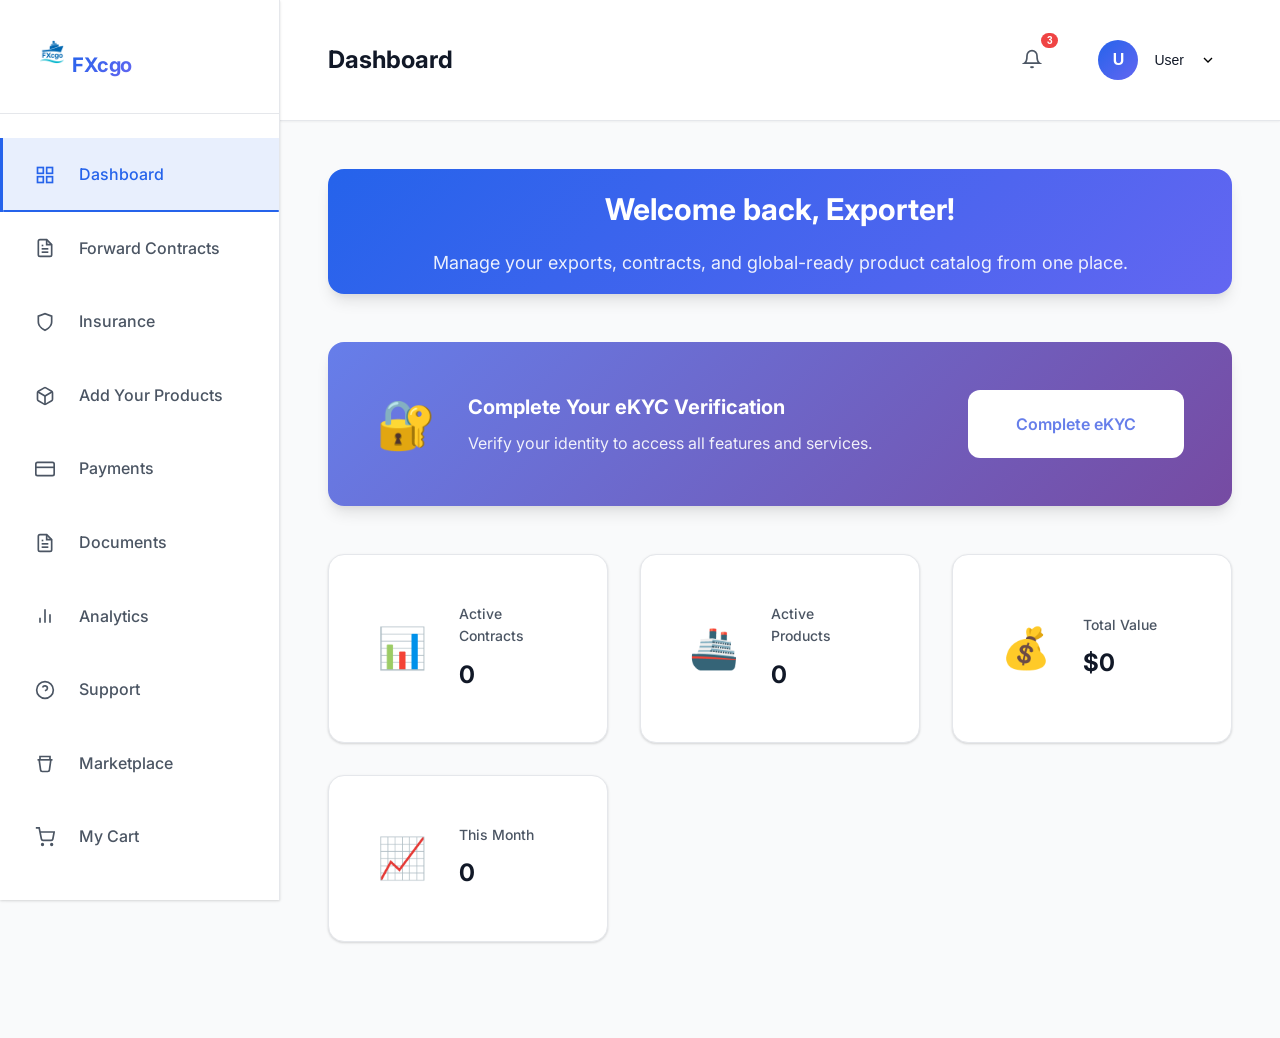
==== commit 248fc1d2: "Add files via upload" ====
--- a/Export-Dashboard/export-dashboard.html
+++ b/Export-Dashboard/export-dashboard.html
@@ -5,7 +5,7 @@
     <meta charset="UTF-8">
     <meta name="viewport" content="width=device-width, initial-scale=1.0">
     <title>FXcgo</title>
-    
+    <link rel="shortcut icon" href="../assets/logo.ico" type="image/x-icon">
     <link rel="stylesheet" href="../styles.css">
     <link rel="stylesheet" href="dashboard-styles.css">
     <link rel="preconnect" href="https://fonts.googleapis.com">
@@ -26,7 +26,7 @@
         <aside class="dashboard-sidebar" id="sidebar">
             <div class="sidebar-header">
                 <div class="logo">
-                    <span class="logo-text">FXcgo</span>
+                    <a href="../index.html" style="text-decoration: none;"><img src="../assets/logo-1.png" alt="" width="40px"><span class="logo-text">FXcgo</span></a>
                 </div>
                 <button class="sidebar-toggle" id="sidebarToggle" aria-label="Toggle sidebar">
                     <svg width="20" height="20" viewBox="0 0 24 24" fill="none" stroke="currentColor" stroke-width="2">
@@ -642,9 +642,149 @@
                 </div>
 
                 <div class="content-section" id="paymentsSection" style="display: none;">
-                    <h2>Payments</h2>
-                    <p>Manage your payments and transactions.</p>
-                </div>
+                    <div class="panel-card">
+                        <header>
+                            <div>
+                                <h2>Payments & Forward Contracts</h2>
+                                <p>Manage your payments, transactions, and forward contract notes.</p>
+                            </div>
+                        </header>
+                        
+                        <div class="forward-contracts-payment-section">
+                            <div class="forward-contracts-header">
+                                <h3>📄 Forward Contract Notes</h3>
+                                <p>View and download your generated forward contract PDFs</p>
+                            </div>
+                            <div id="forwardContractsList" class="forward-contracts-list">
+                                <div class="forward-contracts-loading" style="text-align: center; padding: 40px;">
+                                    <div class="spinner" style="border: 3px solid #f3f3f3; border-top: 3px solid #3498db; border-radius: 50%; width: 40px; height: 40px; animation: spin 1s linear infinite; margin: 0 auto 20px;"></div>
+                                    <p>Loading forward contracts...</p>
+                                </div>
+                            </div>
+                            <div id="forwardContractsEmpty" class="forward-contracts-empty" style="display: none; text-align: center; padding: 60px 20px;">
+                                <div style="font-size: 48px; margin-bottom: 20px;">📋</div>
+                                <h3 style="color: #6b7280; margin-bottom: 10px;">No Forward Contracts Yet</h3>
+                                <p style="color: #9ca3af; margin-bottom: 20px;">Generate your first forward contract note from the Forward Contracts section.</p>
+                                <button onclick="switchTab('contracts')" class="btn-primary" style="padding: 12px 24px; border-radius: 8px; border: none; background: #3b82f6; color: white; cursor: pointer; font-size: 14px; font-weight: 500;">
+                                    Go to Forward Contracts
+                                </button>
+                            </div>
+                        </div>
+                    </div>
+                </div>
+                
+                <style>
+                    @keyframes spin {
+                        0% { transform: rotate(0deg); }
+                        100% { transform: rotate(360deg); }
+                    }
+                    .forward-contracts-payment-section {
+                        margin-top: 30px;
+                    }
+                    .forward-contracts-header {
+                        margin-bottom: 24px;
+                    }
+                    .forward-contracts-header h3 {
+                        font-size: 20px;
+                        font-weight: 600;
+                        color: #111827;
+                        margin-bottom: 8px;
+                    }
+                    .forward-contracts-header p {
+                        color: #6b7280;
+                        font-size: 14px;
+                    }
+                    .forward-contracts-list {
+                        display: grid;
+                        gap: 16px;
+                    }
+                    .forward-contract-card {
+                        background: white;
+                        border: 1px solid #e5e7eb;
+                        border-radius: 12px;
+                        padding: 20px;
+                        transition: all 0.2s;
+                    }
+                    .forward-contract-card:hover {
+                        box-shadow: 0 4px 12px rgba(0, 0, 0, 0.1);
+                        border-color: #3b82f6;
+                    }
+                    .forward-contract-card-header {
+                        display: flex;
+                        justify-content: space-between;
+                        align-items: flex-start;
+                        margin-bottom: 16px;
+                    }
+                    .forward-contract-card-title {
+                        font-size: 18px;
+                        font-weight: 600;
+                        color: #111827;
+                        margin-bottom: 4px;
+                    }
+                    .forward-contract-card-date {
+                        font-size: 12px;
+                        color: #6b7280;
+                    }
+                    .forward-contract-card-badge {
+                        padding: 4px 12px;
+                        border-radius: 12px;
+                        font-size: 12px;
+                        font-weight: 500;
+                        background: #d1fae5;
+                        color: #065f46;
+                    }
+                    .forward-contract-card-details {
+                        display: grid;
+                        grid-template-columns: repeat(auto-fit, minmax(200px, 1fr));
+                        gap: 12px;
+                        margin-bottom: 16px;
+                    }
+                    .forward-contract-detail-item {
+                        display: flex;
+                        flex-direction: column;
+                    }
+                    .forward-contract-detail-label {
+                        font-size: 12px;
+                        color: #6b7280;
+                        margin-bottom: 4px;
+                    }
+                    .forward-contract-detail-value {
+                        font-size: 14px;
+                        font-weight: 500;
+                        color: #111827;
+                    }
+                    .forward-contract-card-actions {
+                        display: flex;
+                        gap: 12px;
+                        margin-top: 16px;
+                    }
+                    .forward-contract-action-btn {
+                        padding: 10px 20px;
+                        border-radius: 8px;
+                        border: none;
+                        font-size: 14px;
+                        font-weight: 500;
+                        cursor: pointer;
+                        transition: all 0.2s;
+                        display: flex;
+                        align-items: center;
+                        gap: 8px;
+                    }
+                    .forward-contract-action-btn-primary {
+                        background: #3b82f6;
+                        color: white;
+                    }
+                    .forward-contract-action-btn-primary:hover {
+                        background: #2563eb;
+                    }
+                    .forward-contract-action-btn-secondary {
+                        background: #f3f4f6;
+                        color: #374151;
+                    }
+                    .forward-contract-action-btn-secondary:hover {
+                        background: #e5e7eb;
+                    }
+                </style>
 
                 <div class="content-section" id="documentsSection" style="display: none;">
                     <div class="documents-header">
@@ -884,16 +1024,7 @@
                                 <h2>Shopping Cart</h2>
                                 <p>Products you've added from the marketplace</p>
                             </div>
-                            <a href="../marketplace/marketplace.html" target="_blank" class="btn-secondary "
-                                style="text-decoration: none;">
-                                <svg width="18" height="18" viewBox="0 0 24 24" fill="none" stroke="currentColor"
-                                    stroke-width="2">
-                                    <path d="M3 7h18"></path>
-                                    <path d="M6 7V3h12v4"></path>
-                                    <path d="M5 7l1.68 12.06A2 2 0 0 0 8.66 21h6.68a2 2 0 0 0 1.98-1.94L19 7"></path>
-                                </svg>
-                                Browse Marketplace
-                            </a>
+                            
                         </header>
                         <div id="exporterCartContent">
                             <div class="cart-empty">
--- a/Export-Dashboard/dashboard-styles.css
+++ b/Export-Dashboard/dashboard-styles.css
@@ -610,7 +610,7 @@
 
 /* Buttons */
 .btn-save {
-    width: 100%;
+    /* width: 100%; */
     padding: var(--spacing-md) var(--spacing-lg);
     background: var(--color-primary);
     color: white;
@@ -631,9 +631,9 @@
 }
 
 .btn-logout {
-    width: 100%;
+    /* width: 100%; */
     padding: var(--spacing-md) var(--spacing-lg);
-    background: #ef4444;
+    background: #1820eb;
     color: white;
     border: none;
     border-radius: var(--radius-lg);
@@ -642,18 +642,18 @@
     cursor: pointer;
     transition: all var(--transition-base);
     font-family: var(--font-family);
-    margin-top: var(--spacing-xl);
+    margin-top: 1rem;
 }
 
 .btn-logout:hover {
-    background: #dc2626;
+    background: #0a0fa8;
     transform: translateY(-2px);
     box-shadow: var(--shadow-md);
 }
 
 .logout-section {
-    margin-top: var(--spacing-2xl);
-    padding-top: var(--spacing-xl);
+    /* margin-top: var(--spacing-2xl); */
+    /* padding-top: var(--spacing-xl); */
     border-top: 2px solid var(--color-border);
 }
 
